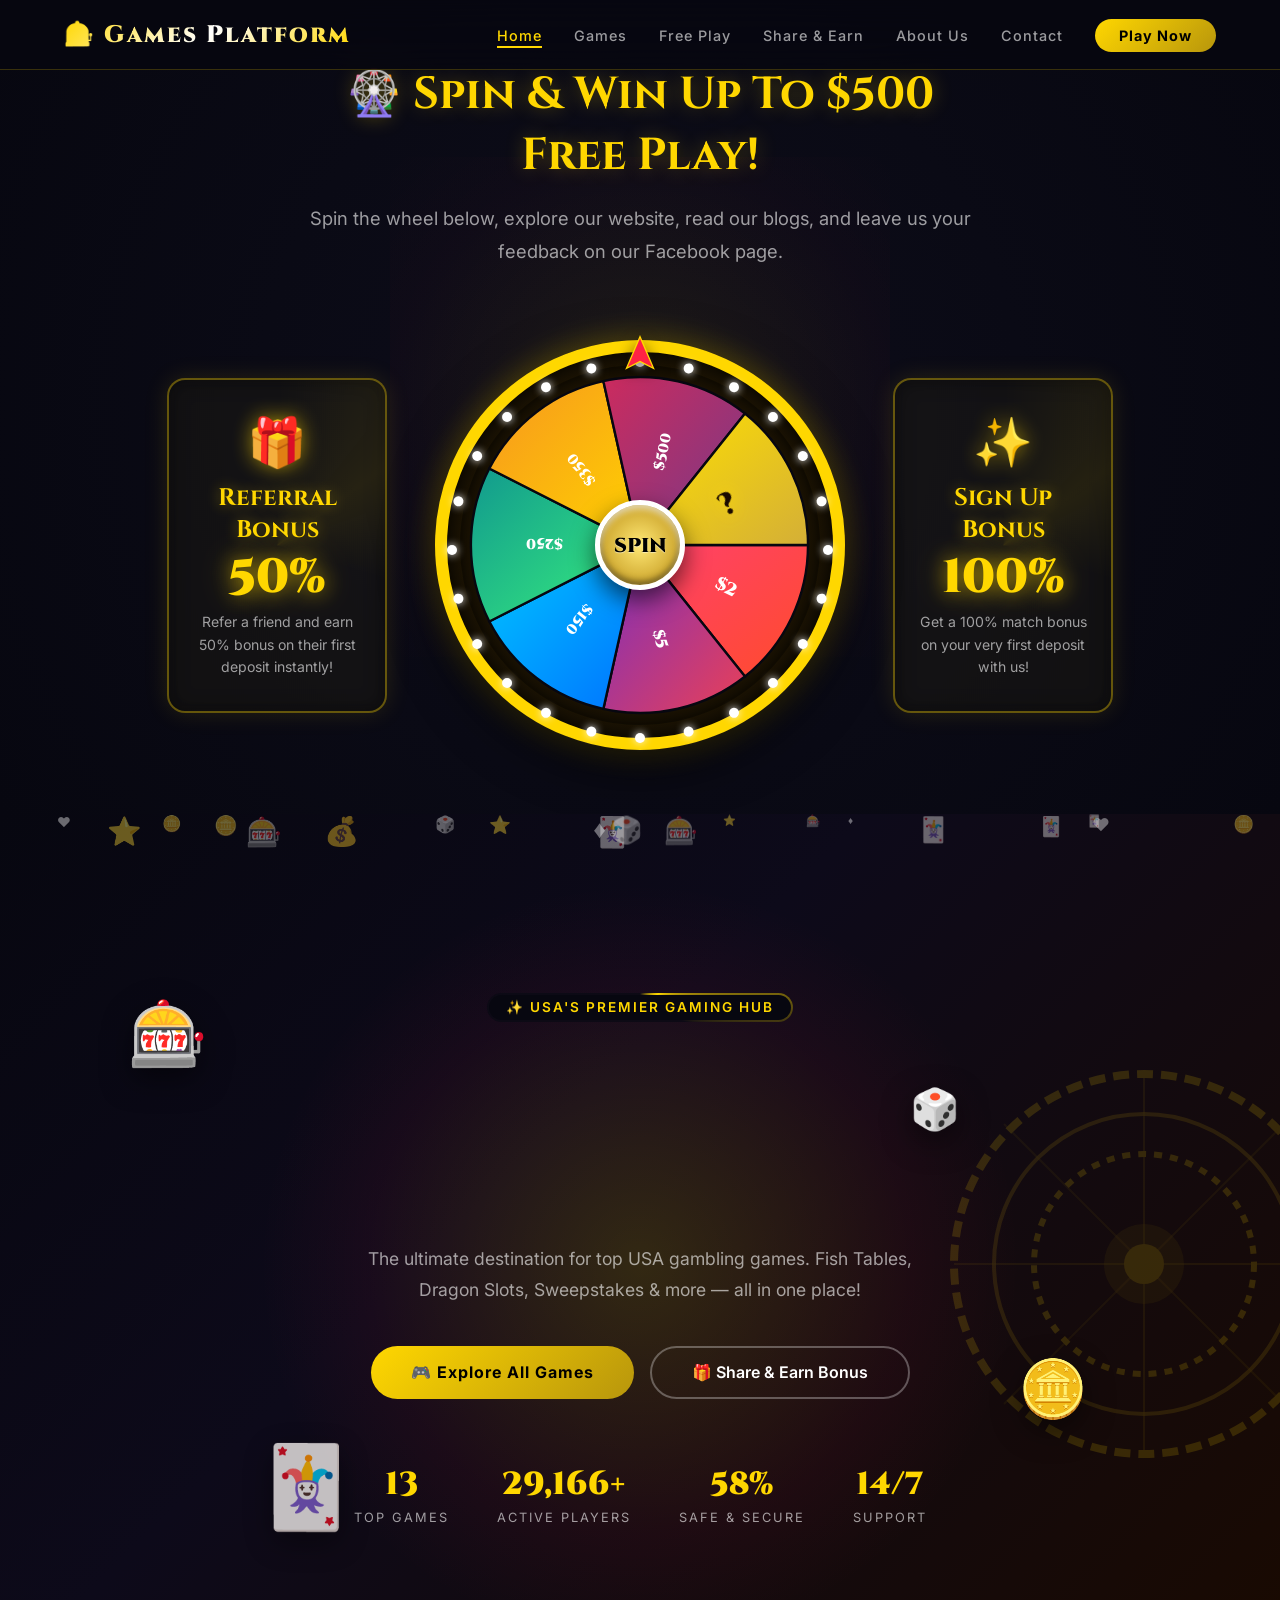
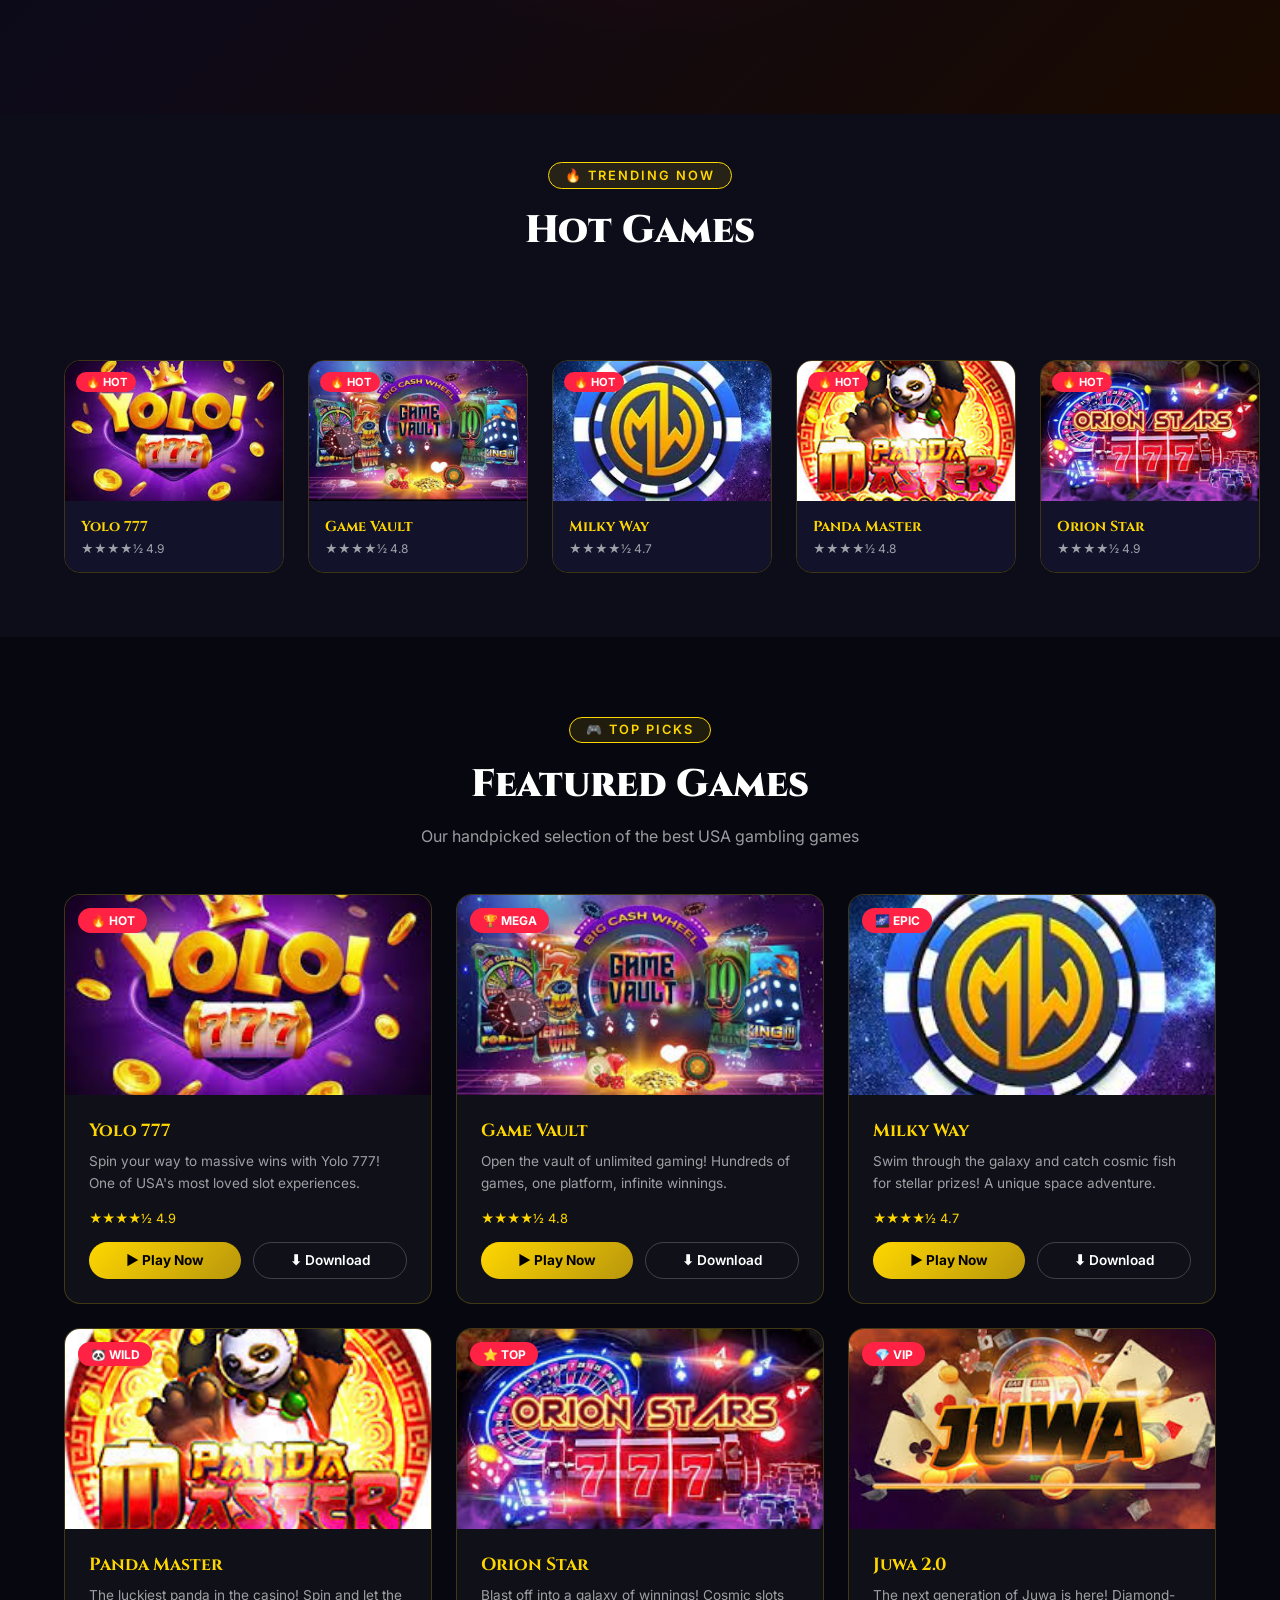
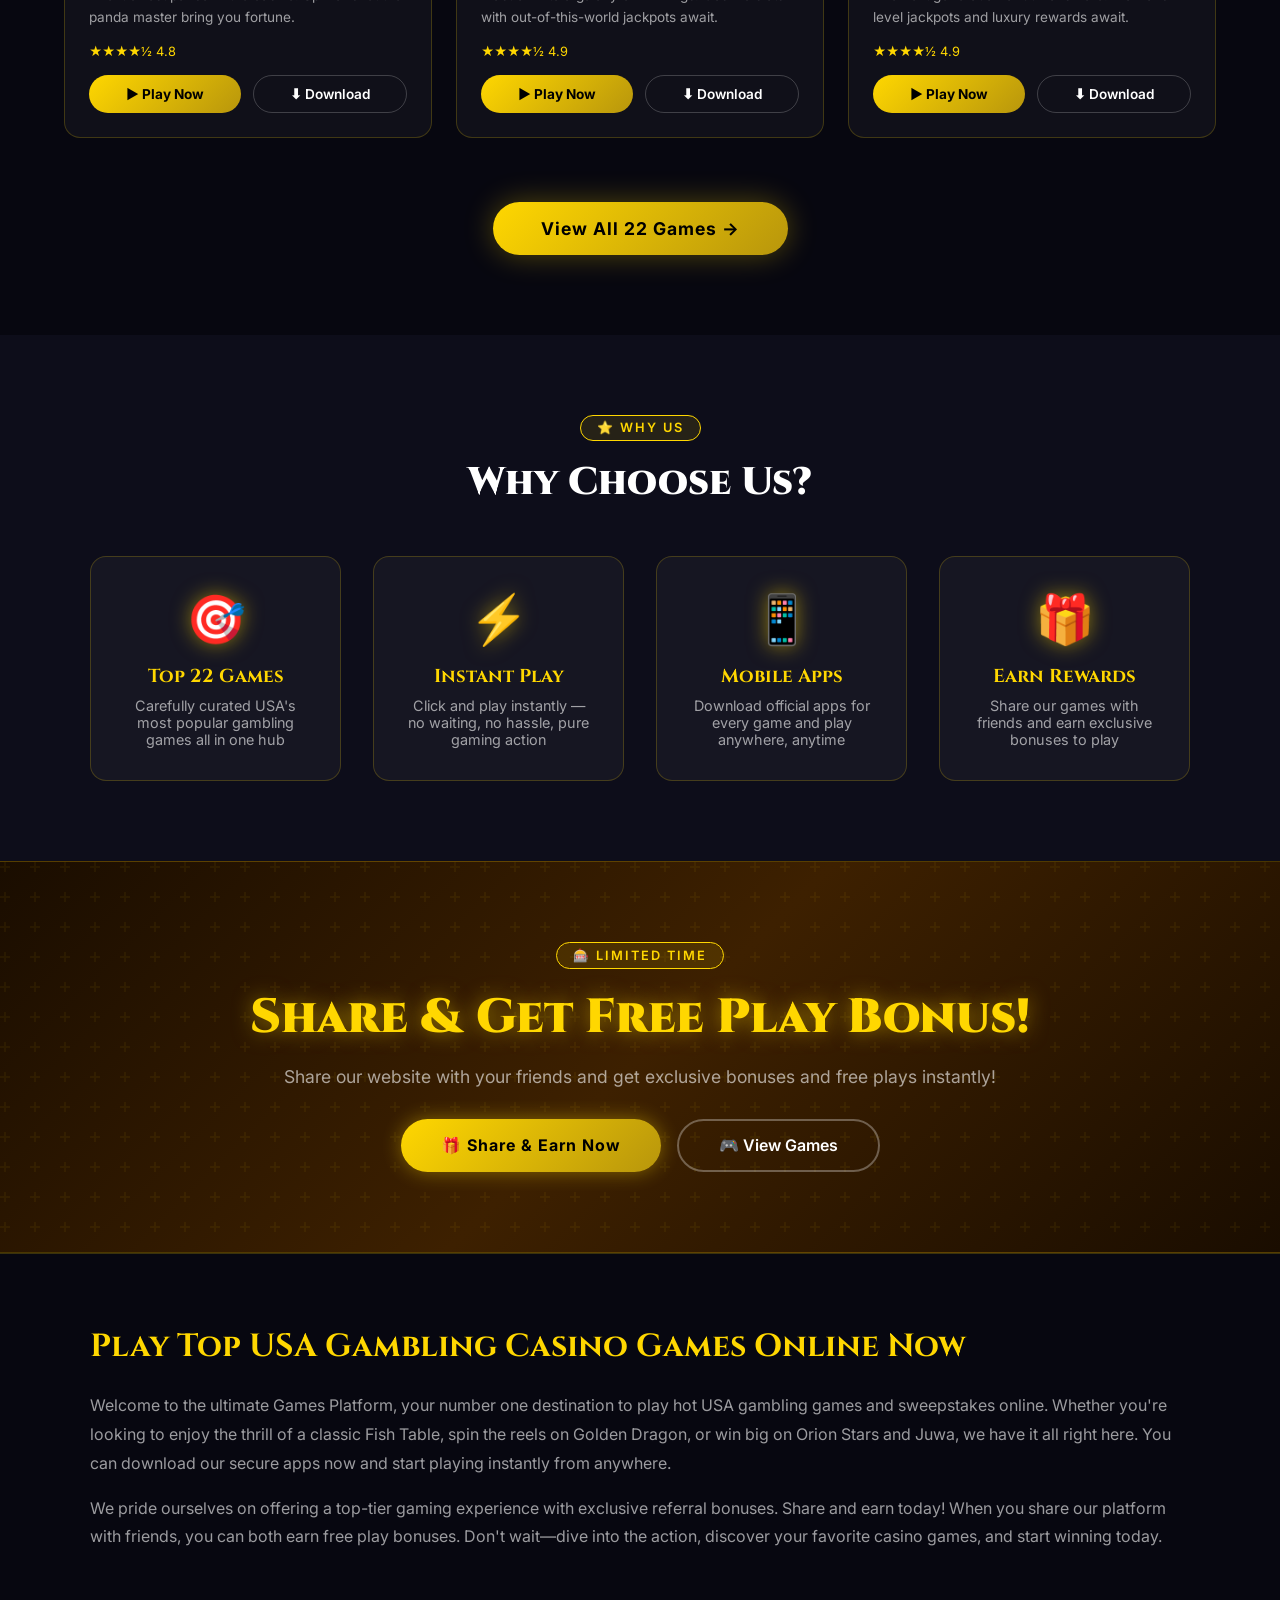
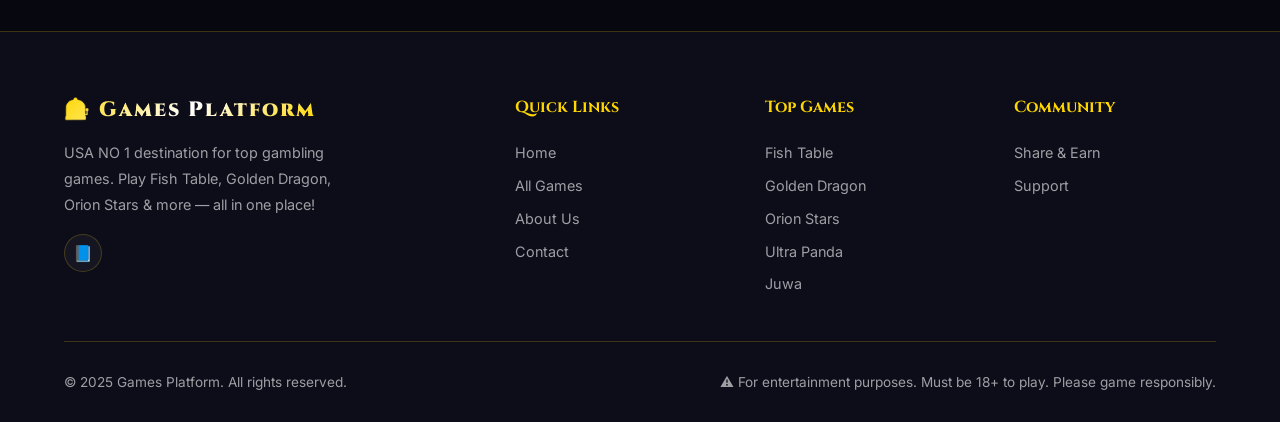
==== index.html @ 3f02f651 "Update index.html" ====
<!DOCTYPE html>
<html lang="en">

<head>
  <meta charset="UTF-8" />
  <meta name="viewport" content="width=device-width,initial-scale=1.0" />
  <title>Games Platform – USA's No.1 Online Casino Gaming Destination</title>
  <meta name="description"
    content="Play the best USA gambling casino games online. Discover Fish Tables, Golden Dragon, Orion Stars, Juwa & more top games. Download apps now, play and win big!" />
  <meta name="keywords"
    content="USA gambling games, Fish Table online, Golden Dragon casino, Orion Stars slots, Juwa download, sweepstakes games, online casino USA, real money games" />
  <meta name="author" content="Games Platform" />
  <meta name="robots" content="index, follow" />
  <link rel="canonical" href="https://gamesplat.com/" />
  <!-- Google Analytics Placeholder -->
  <script async src="https://www.googletagmanager.com/gtag/js?id=G-XXXXXXXXXX"></script>
  <script>
    window.dataLayer = window.dataLayer || [];
    function gtag(){dataLayer.push(arguments);}
    gtag('js', new Date());
    gtag('config', 'G-XXXXXXXXXX');
  </script>
  <!-- Organization Schema -->
  <script type="application/ld+json">
  {
    "@context": "https://schema.org",
    "@type": "Organization",
    "name": "Games Platform",
    "url": "https://gamesplat.com/",
    "logo": "https://gamesplat.com/images/hero_banner.png",
    "description": "USA's No.1 Online Casino Gaming Destination for Fish Tables, Golden Dragon, Orion Stars, and Juwa."
  }
  </script>
  <meta property="og:title" content="Games Platform – USA's No.1 Online Casino Gaming Destination" />
  <meta property="og:description"
    content="Play the best USA gambling casino games online. Discover Fish Tables, Golden Dragon, Orion Stars, Juwa & more top games. Download apps now, play and win big!" />
  <meta property="og:image" content="https://gamesplat.com/images/hero_banner.png" />
  <meta property="og:url" content="https://gamesplat.com/" />
  <meta property="og:type" content="website" />
  <meta name="twitter:card" content="summary_large_image" />
  <link rel="stylesheet" href="css/style.css" />
  <link rel="icon"
    href="data:image/svg+xml,<svg xmlns='http://www.w3.org/2000/svg' viewBox='0 0 100 100'><text y='.9em' font-size='90'>🎰</text></svg>" />
  <style>
    /* ── NEW HOMEPAGE ANIMATIONS ── */
    .hero {
      position: relative;
      overflow: hidden;
    }

    /* Glowing Background Pulse */
    .hero-glow {
      position: absolute;
      top: 50%;
      left: 50%;
      transform: translate(-50%, -50%);
      width: 60vw;
      height: 60vw;
      background: radial-gradient(circle, rgba(255, 215, 0, 0.15) 0%, rgba(255, 34, 68, 0.05) 50%, transparent 70%);
      border-radius: 50%;
      animation: pulse-glow-bg 8s infinite alternate;
      pointer-events: none;
      z-index: 1;
    }

    @keyframes pulse-glow-bg {
      0% {
        transform: translate(-50%, -50%) scale(1);
        opacity: 0.5;
      }

      100% {
        transform: translate(-50%, -50%) scale(1.2);
        opacity: 1;
      }
    }

    /* Floating Elements */
    .floating-item {
      position: absolute;
      z-index: 2;
      animation: float-3d 6s ease-in-out infinite;
      filter: drop-shadow(0 10px 15px rgba(0, 0, 0, 0.5));
      font-size: 3rem;
    }

    .f-1 {
      top: 20%;
      left: 10%;
      animation-delay: 0s;
      font-size: 4rem;
    }

    .f-2 {
      top: 60%;
      right: 15%;
      animation-delay: -2s;
      font-size: 3.5rem;
    }

    .f-3 {
      bottom: 20%;
      left: 20%;
      animation-delay: -4s;
      font-size: 5rem;
      opacity: 0.8;
    }

    .f-4 {
      top: 30%;
      right: 25%;
      animation-delay: -1s;
      font-size: 2.5rem;
    }

    @keyframes float-3d {
      0% {
        transform: translateY(0) rotate(0deg) scale(1);
      }

      50% {
        transform: translateY(-20px) rotate(10deg) scale(1.1);
      }

      100% {
        transform: translateY(0) rotate(0deg) scale(1);
      }
    }

    /* Typing Text Effect */
    .typewriter-text {
      overflow: hidden;
      border-right: .15em solid var(--gold);
      white-space: nowrap;
      margin: 0 auto;
      letter-spacing: .15em;
      animation:
        typing 3.5s steps(40, end),
        blink-caret .75s step-end infinite;
    }

    @keyframes typing {
      from {
        width: 0
      }

      to {
        width: 100%
      }
    }

    @keyframes blink-caret {

      from,
      to {
        border-color: transparent
      }

      50% {
        border-color: var(--gold);
      }
    }

    /* Animated Border for Hero Banner */
    .hero-badge-animated {
      position: relative;
      background: rgba(10, 10, 20, 0.8);
      border: none;
      z-index: 3;
      overflow: hidden;
    }

    .hero-badge-animated::before {
      content: '';
      position: absolute;
      top: -50%;
      left: -50%;
      width: 200%;
      height: 200%;
      background: conic-gradient(transparent, var(--gold), transparent 30%);
      animation: rotate-border 4s linear infinite;
      z-index: -1;
    }

    .hero-badge-animated::after {
      content: '';
      position: absolute;
      inset: 2px;
      background: var(--bg);
      border-radius: 50px;
      z-index: -1;
    }

    @keyframes rotate-border {
      100% {
        transform: rotate(360deg);
      }
    }

    /* Reveal Animation for Elements */
    .reveal-up {
      opacity: 0;
      transform: translateY(50px);
      animation: reveal-up-anim 1s cubic-bezier(0.2, 0.8, 0.2, 1) forwards;
    }

    .delay-1 {
      animation-delay: 0.2s;
    }

    .delay-2 {
      animation-delay: 0.4s;
    }

    .delay-3 {
      animation-delay: 0.6s;
    }

    @keyframes reveal-up-anim {
      to {
        opacity: 1;
        transform: translateY(0);
      }
    }

    /* Enhance card hover 3D effect */
    .stat-box {
      transition: transform 0.5s cubic-bezier(0.2, 0.8, 0.2, 1), box-shadow 0.5s ease;
    }

    .stat-box:hover {
      transform: translateY(-15px) scale(1.05);
      box-shadow: 0 20px 40px rgba(255, 215, 0, 0.2);
    }
  </style>

  <!-- ── SPIN WHEEL STYLES (copied from freeplay) ── -->
  <style>
    .wheel-section {
      padding: 4rem 5%;
      display: flex;
      flex-direction: column;
      align-items: center;
      text-align: center;
      background: radial-gradient(circle at center, var(--bg2) 0%, var(--bg) 100%);
      min-height: 80vh;
      position: relative;
      overflow: hidden;
    }

    .wheel-bg-glow {
      position: absolute;
      width: 500px;
      height: 500px;
      background: radial-gradient(circle, rgba(255, 215, 0, 0.08) 0%, rgba(255, 34, 68, 0.02) 70%, transparent 100%);
      top: 50%;
      left: 50%;
      transform: translate(-50%, -50%);
      pointer-events: none;
      z-index: 1;
    }

    .wheel-instructions {
      max-width: 700px;
      margin-bottom: 3.5rem;
      position: relative;
      z-index: 2;
    }

    .wheel-instructions h2 {
      font-family: 'Cinzel', serif;
      color: var(--gold);
      font-size: 2.8rem;
      margin-bottom: 1rem;
      text-shadow: 0 0 20px rgba(255, 215, 0, 0.3);
    }

    .wheel-instructions p {
      color: var(--text-dim);
      font-size: 1.15rem;
      line-height: 1.8;
      margin-bottom: 1rem;
    }

    .wheel-outer-ring {
      position: relative;
      width: 410px;
      height: 410px;
      border-radius: 50%;
      background: radial-gradient(circle, #3a2b0c 0%, #1a1203 70%, #000000 100%);
      border: 12px solid #FFD700;
      box-shadow: 0 15px 50px rgba(0, 0, 0, 0.8), 0 0 30px rgba(255, 215, 0, 0.4), inset 0 0 20px rgba(0, 0, 0, 0.9);
      display: flex;
      align-items: center;
      justify-content: center;
      z-index: 2;
    }

    .idx-light-bulb {
      position: absolute;
      width: 10px;
      height: 10px;
      border-radius: 50%;
      background: #fff;
      top: 5px;
      left: 50%;
      transform: translateX(-50%);
      transform-origin: 50% 193px;
      z-index: 4;
      box-shadow: 0 0 8px #fff;
    }

    .idx-light-bulb:nth-child(even) {
      animation: idx-blink-even 0.6s infinite alternate;
    }

    .idx-light-bulb:nth-child(odd) {
      animation: idx-blink-odd 0.6s infinite alternate;
    }

    @keyframes idx-blink-even {
      0% {
        background: #FFD700;
        box-shadow: 0 0 12px #FFD700, 0 0 20px #FFD700;
      }

      100% {
        background: #333;
        box-shadow: none;
      }
    }

    @keyframes idx-blink-odd {
      0% {
        background: #333;
        box-shadow: none;
      }

      100% {
        background: #FF3b30;
        box-shadow: 0 0 12px #FF3b30, 0 0 20px #FF3b30;
      }
    }

    .wheel-pointer {
      position: absolute;
      top: -22px;
      left: 50%;
      transform: translateX(-50%);
      width: 45px;
      height: 45px;
      z-index: 10;
      filter: drop-shadow(0 5px 8px rgba(0, 0, 0, 0.6));
    }

    .pointer-arrow {
      width: 100%;
      height: 100%;
      fill: #FF2244;
      stroke: #FFD700;
      stroke-width: 3;
    }

    .wheel-container {
      width: 360px;
      height: 360px;
      border-radius: 50%;
      position: relative;
      overflow: hidden;
      box-shadow: inset 0 0 20px rgba(0, 0, 0, 0.8);
      z-index: 3;
    }

    .wheel {
      width: 100%;
      height: 100%;
      border-radius: 50%;
      transition: transform cubic-bezier(0.05, 0.8, 0.1, 1);
      transform: rotate(0deg);
    }

    .spin-btn {
      position: absolute;
      top: 50%;
      left: 50%;
      transform: translate(-50%, -50%);
      width: 90px;
      height: 90px;
      background: radial-gradient(circle, #ffe875 0%, #d4af37 60%, #8a6d1c 100%);
      border: 5px solid #fff;
      border-radius: 50%;
      z-index: 5;
      cursor: pointer;
      font-family: 'Cinzel', serif;
      font-weight: 900;
      font-size: 1.25rem;
      color: #000;
      box-shadow: 0 10px 25px rgba(0, 0, 0, 0.6), inset 0 4px 6px rgba(255, 255, 255, 0.6), inset 0 -4px 6px rgba(0, 0, 0, 0.4);
      transition: 0.2s cubic-bezier(0.175, 0.885, 0.32, 1.275);
      text-shadow: 0 1px 1px rgba(255, 255, 255, 0.5);
    }

    .spin-btn:hover {
      transform: translate(-50%, -50%) scale(1.08);
      box-shadow: 0 12px 30px rgba(255, 215, 0, 0.6), inset 0 4px 6px rgba(255, 255, 255, 0.8);
    }

    .spin-btn:active {
      transform: translate(-50%, -50%) scale(0.95);
      box-shadow: 0 5px 15px rgba(0, 0, 0, 0.5);
    }

    .spin-btn:disabled {
      cursor: not-allowed;
      filter: grayscale(0.8);
      opacity: 0.8;
      transform: translate(-50%, -50%) scale(1);
    }

    /* Modal */
    .idx-modal-overlay {
      position: fixed;
      inset: 0;
      background: rgba(0, 0, 0, 0.85);
      backdrop-filter: blur(8px);
      z-index: 2000;
      display: none;
      align-items: center;
      justify-content: center;
      opacity: 0;
      transition: 0.35s ease;
    }

    .idx-modal-overlay.show {
      display: flex;
      animation: idx-fadeIn 0.3s forwards;
    }

    @keyframes idx-fadeIn {
      to {
        opacity: 1;
      }
    }

    .idx-modal-content {
      background: linear-gradient(135deg, var(--bg2) 0%, #151528 100%);
      border: 2px solid var(--gold);
      border-radius: var(--radius);
      padding: 1.5rem;
      max-width: 400px;
      width: 95%;
      max-height: 90vh;
      overflow-y: auto;
      text-align: center;
      box-shadow: 0 20px 50px rgba(0, 0, 0, 0.8), 0 0 35px rgba(255, 215, 0, 0.3);
      transform: scale(0.7);
      transition: transform 0.4s cubic-bezier(0.175, 0.885, 0.32, 1.275);
    }

    .idx-modal-overlay.show .idx-modal-content {
      transform: scale(1);
    }

    .idx-modal-content h3 {
      font-family: 'Cinzel', serif;
      color: var(--gold);
      font-size: 1.8rem;
      margin-bottom: 0.5rem;
      text-shadow: 0 0 10px rgba(255, 215, 0, 0.5);
    }

    .idx-modal-content p {
      color: var(--text-dim);
      font-size: 0.95rem;
      line-height: 1.5;
      margin-bottom: 1rem;
    }

    .idx-modal-close {
      background: transparent;
      color: var(--text-dim);
      border: 1px solid var(--border);
      padding: 0.6rem 2rem;
      border-radius: 50px;
      cursor: pointer;
      margin-top: 1rem;
      transition: 0.3s;
    }

    .idx-modal-close:hover {
      border-color: var(--gold);
      color: var(--gold);
    }

    @media (max-width: 480px) {
      .wheel-outer-ring {
        width: 330px;
        height: 330px;
        border-width: 8px;
      }

      .wheel-container {
        width: 290px;
        height: 290px;
      }

      .idx-light-bulb {
        transform-origin: 50% 153px;
      }

      .wheel-instructions h2 {
        font-size: 2.2rem;
      }
    }

    /* Wheel side layout */
    .wheel-stage {
      display: flex;
      align-items: center;
      justify-content: center;
      gap: 3rem;
      width: 100%;
      position: relative;
      z-index: 2;
    }

    .bonus-card {
      flex: 0 0 220px;
      background: rgba(255, 215, 0, 0.04);
      border: 2px solid rgba(255, 215, 0, 0.35);
      border-radius: 18px;
      padding: 2rem 1.5rem;
      text-align: center;
      box-shadow:
        0 0 25px rgba(255, 215, 0, 0.12),
        inset 0 0 20px rgba(0, 0, 0, 0.4);
      backdrop-filter: blur(6px);
      position: relative;
      overflow: hidden;
    }

    .bonus-card::before {
      content: '';
      position: absolute;
      top: -50%;
      left: -50%;
      width: 200%;
      height: 200%;
      background: conic-gradient(transparent, rgba(255, 215, 0, 0.08), transparent 30%);
      animation: rotate-border 6s linear infinite;
      z-index: 0;
    }

    .bonus-card>* {
      position: relative;
      z-index: 1;
    }

    .bonus-card .bonus-icon {
      font-size: 3rem;
      display: block;
      margin-bottom: 0.8rem;
      filter: drop-shadow(0 0 10px rgba(255, 215, 0, 0.6));
    }

    .bonus-card h2 {
      font-family: 'Cinzel', serif;
      color: var(--gold);
      font-size: 1.5rem;
      margin-bottom: 0.5rem;
      text-shadow: 0 0 15px rgba(255, 215, 0, 0.4);
      line-height: 1.3;
    }

    .bonus-card .bonus-pct {
      font-family: 'Cinzel', serif;
      font-size: 3rem;
      font-weight: 900;
      color: var(--gold);
      text-shadow: 0 0 20px rgba(255, 215, 0, 0.6), 0 0 40px rgba(255, 215, 0, 0.3);
      display: block;
      line-height: 1;
      margin-bottom: 0.6rem;
    }

    .bonus-card p {
      color: var(--text-dim);
      font-size: 0.88rem;
      line-height: 1.6;
    }

    @media (max-width: 900px) {
      .wheel-stage {
        flex-direction: column;
        gap: 2rem;
      }

      .bonus-card {
        flex: 0 0 auto;
        width: 90%;
        max-width: 340px;
      }
    }
  </style>
</head>

<body>

  <!-- ── NAVIGATION ── -->
  <nav id="navbar">
    <a href="index.html" class="nav-logo">🎰 Games Platform</a>
    <ul class="nav-links">
      <li><a href="index.html" class="active">Home</a></li>
      <li><a href="games.html">Games</a></li>
      <li><a href="freeplay.html"> Free Play</a></li>
      <li><a href="referral.html">Share & Earn</a></li>
      <li><a href="about.html">About Us</a></li>
      <li><a href="contact.html">Contact</a></li>
      <li><a href="games.html" class="nav-cta">Play Now</a></li>
    </ul>
    <button class="hamburger" id="hamburger" aria-label="Menu">
      <span></span><span></span><span></span>
    </button>
  </nav>
  <div class="mobile-menu" id="mobileMenu">
    <a href="index.html">🏠 Home</a>
    <a href="games.html">🎮 Games</a>
    <a href="freeplay.html">🎡 Free Play</a>
    <a href="referral.html">🎁 Share & Earn</a>
    <a href="about.html">ℹ️ About Us</a>
    <a href="contact.html">📞 Contact</a>
  </div>

  <!-- ── SPIN WHEEL (first thing users see) ── -->
  <section class="wheel-section" id="homeWheelSection">
    <div class="wheel-bg-glow"></div>

    <div class="wheel-instructions fade-in">
      <h2>🎡 Spin & Win Up To $500 Free Play!</h2>
      <p>Spin the wheel below, explore our website, read our blogs, and leave us your feedback on our Facebook page.</p>
    </div>

    <!-- Wheel + Side Bonus Cards -->
    <div class="wheel-stage">

      <!-- LEFT: Referral Bonus -->
      <div class="bonus-card fade-in">
        <span class="bonus-icon">🎁</span>
        <h2>Referral Bonus</h2>
        <span class="bonus-pct">50%</span>
        <p>Refer a friend and earn 50% bonus on their first deposit instantly!</p>
      </div>

      <!-- CENTER: Outer Ring Frame -->
      <div class="wheel-outer-ring fade-in" id="homeOuterRing">
        <!-- Pointer -->
        <div class="wheel-pointer">
          <svg class="pointer-arrow" viewBox="0 0 100 100">
            <polygon points="50,15 20,85 50,70 80,85" />
          </svg>
        </div>

        <!-- Bulbs generated by JS -->
        <div id="homeBulbsContainer"></div>

        <!-- Spinning Container -->
        <div class="wheel-container">
          <svg class="wheel" id="homeWheel" viewBox="0 0 300 300">
            <defs>
              <linearGradient id="hsg1" x1="0" y1="0" x2="1" y2="1">
                <stop offset="0%" stop-color="#FF416C" />
                <stop offset="100%" stop-color="#FF4B2B" />
              </linearGradient>
              <linearGradient id="hsg2" x1="0" y1="0" x2="1" y2="1">
                <stop offset="0%" stop-color="#7B2FBE" />
                <stop offset="100%" stop-color="#E94057" />
              </linearGradient>
              <linearGradient id="hsg3" x1="0" y1="0" x2="1" y2="1">
                <stop offset="0%" stop-color="#00C6FF" />
                <stop offset="100%" stop-color="#0072FF" />
              </linearGradient>
              <linearGradient id="hsg4" x1="0" y1="0" x2="1" y2="1">
                <stop offset="0%" stop-color="#11998e" />
                <stop offset="100%" stop-color="#38ef7d" />
              </linearGradient>
              <linearGradient id="hsg5" x1="0" y1="0" x2="1" y2="1">
                <stop offset="0%" stop-color="#f7971e" />
                <stop offset="100%" stop-color="#ffd200" />
              </linearGradient>
              <linearGradient id="hsg6" x1="0" y1="0" x2="1" y2="1">
                <stop offset="0%" stop-color="#cc2b5e" />
                <stop offset="100%" stop-color="#753a88" />
              </linearGradient>
              <linearGradient id="hsg-gold" x1="0" y1="0" x2="1" y2="1">
                <stop offset="0%" stop-color="#FFE000" />
                <stop offset="100%" stop-color="#d4af37" />
              </linearGradient>
            </defs>
            <g>
              <path d="M 150 150 L 290 150 A 140 140 0 0 1 237.50 259.60 Z" fill="url(#hsg1)" stroke="#070710"
                stroke-width="2" />
              <path d="M 150 150 L 237.50 259.60 A 140 140 0 0 1 119.50 286.55 Z" fill="url(#hsg2)" stroke="#070710"
                stroke-width="2" />
              <path d="M 150 150 L 119.50 286.55 A 140 140 0 0 1 24.42 213.73 Z" fill="url(#hsg3)" stroke="#070710"
                stroke-width="2" />
              <path d="M 150 150 L 24.42 213.73 A 140 140 0 0 1 24.42 86.27 Z" fill="url(#hsg4)" stroke="#070710"
                stroke-width="2" />
              <path d="M 150 150 L 24.42 86.27 A 140 140 0 0 1 119.50 13.45 Z" fill="url(#hsg5)" stroke="#070710"
                stroke-width="2" />
              <path d="M 150 150 L 119.50 13.45 A 140 140 0 0 1 237.50 40.40 Z" fill="url(#hsg6)" stroke="#070710"
                stroke-width="2" />
              <path d="M 150 150 L 237.50 40.40 A 140 140 0 0 1 290 150 Z" fill="url(#hsg-gold)" stroke="#070710"
                stroke-width="2" />
            </g>
            <g fill="#ffffff" font-family="'Cinzel', serif" font-weight="900" text-anchor="middle">
              <text x="230" y="155" font-size="15" transform="rotate(25.71, 150, 150)">$2</text>
              <text x="230" y="155" font-size="13" transform="rotate(77.14, 150, 150)">$5</text>
              <text x="230" y="155" font-size="12" transform="rotate(128.57, 150, 150)">$150</text>
              <text x="230" y="155" font-size="12" transform="rotate(180, 150, 150)">$250</text>
              <text x="230" y="155" font-size="12" transform="rotate(231.43, 150, 150)">$350</text>
              <text x="230" y="155" font-size="12" transform="rotate(282.86, 150, 150)">$500</text>
              <text x="230" y="159" font-size="26" fill="#1a0a00" filter="drop-shadow(0 0 6px rgba(255,220,0,0.9))"
                transform="rotate(334.29, 150, 150)">?</text>
            </g>
          </svg>
          <button class="spin-btn" id="homeSpinBtn">SPIN</button>
        </div>
      </div>

      <!-- RIGHT: Sign Up Bonus -->
      <div class="bonus-card fade-in">
        <span class="bonus-icon">✨</span>
        <h2>Sign Up Bonus</h2>
        <span class="bonus-pct">100%</span>
        <p>Get a 100% match bonus on your very first deposit with us!</p>
      </div>

    </div>
  </section>

  <!-- Winner Modal (Home) -->
  <div class="idx-modal-overlay" id="homeWinnerModal">
    <div class="idx-modal-content">
      <div style="font-size: 3rem; margin-bottom: 0.5rem; filter: drop-shadow(0 0 10px var(--gold));">🎁</div>
      <h3>Mystery Bonus Won!</h3>
      <p>Congratulations! You've landed on the Mystery Bonus.<br><br>To claim your free play up to $500, please explore
        our website, leave feedback on our Facebook page, and send us a message in English.</p>
      <div style="display:flex; flex-direction:column; gap:6px; margin-bottom:1rem; text-align:left;">
        <a href="https://www.facebook.com/profile.php?id=61584850914753" target="_blank" style="display:flex; align-items:center; background:rgba(255,255,255,0.05); padding:8px; border-radius:10px; text-decoration:none; color:var(--text-dim); border:1px solid rgba(255,215,0,0.2); transition:0.3s;" onmouseover="this.style.borderColor='var(--gold)'; this.style.color='var(--gold)';" onmouseout="this.style.borderColor='rgba(255,215,0,0.2)'; this.style.color='var(--text-dim)';">
          <img src="images/Shark cash vault.jpg" alt="Shark Cash Vault" style="width: 30px; height: 30px; border-radius: 50%; object-fit: cover; margin-right: 10px;">
          <strong style="font-size:0.9rem;">Shark Cash Vault</strong>
        </a>
        <a href="https://www.facebook.com/profile.php?id=61578648013585" target="_blank" style="display:flex; align-items:center; background:rgba(255,255,255,0.05); padding:8px; border-radius:10px; text-decoration:none; color:var(--text-dim); border:1px solid rgba(255,215,0,0.2); transition:0.3s;" onmouseover="this.style.borderColor='var(--gold)'; this.style.color='var(--gold)';" onmouseout="this.style.borderColor='rgba(255,215,0,0.2)'; this.style.color='var(--text-dim)';">
          <img src="images/ZyphoraPlay.jpg" alt="Zyphora Play" style="width: 30px; height: 30px; border-radius: 50%; object-fit: cover; margin-right: 10px;">
          <strong style="font-size:0.9rem;">Zyphora Play</strong>
        </a>
        <a href="https://www.facebook.com/profile.php?id=61577637233099" target="_blank" style="display:flex; align-items:center; background:rgba(255,255,255,0.05); padding:8px; border-radius:10px; text-decoration:none; color:var(--text-dim); border:1px solid rgba(255,215,0,0.2); transition:0.3s;" onmouseover="this.style.borderColor='var(--gold)'; this.style.color='var(--gold)';" onmouseout="this.style.borderColor='rgba(255,215,0,0.2)'; this.style.color='var(--text-dim)';">
          <img src="images/Triple 7’77 slots.jpg" alt="Triple 7’77 slots" style="width: 30px; height: 30px; border-radius: 50%; object-fit: cover; margin-right: 10px;">
          <strong style="font-size:0.9rem;">Triple 7’77 slots</strong>
        </a>
        <a href="https://www.facebook.com/profile.php?id=100082982277084" target="_blank" style="display:flex; align-items:center; background:rgba(255,255,255,0.05); padding:8px; border-radius:10px; text-decoration:none; color:var(--text-dim); border:1px solid rgba(255,215,0,0.2); transition:0.3s;" onmouseover="this.style.borderColor='var(--gold)'; this.style.color='var(--gold)';" onmouseout="this.style.borderColor='rgba(255,215,0,0.2)'; this.style.color='var(--text-dim)';">
          <img src="images/Dragon Fish & Slots.jpg" alt="Dragon Fish & Slots" style="width: 30px; height: 30px; border-radius: 50%; object-fit: cover; margin-right: 10px;">
          <strong style="font-size:0.9rem;">Dragon Fish & Slots</strong>
        </a>
      </div>
      <button class="idx-modal-close"
        onclick="document.getElementById('homeWinnerModal').classList.remove('show')">Close</button>
    </div>
  </div>

  <!-- ── HERO ── -->
  <section class="hero">
    <div class="hero-bg"></div>
    <div class="hero-glow"></div>
    <div class="hero-particles" id="particles"></div>

    <!-- Floating 3D Elements -->
    <div class="floating-item f-1">🎰</div>
    <div class="floating-item f-2">🪙</div>
    <div class="floating-item f-3">🃏</div>
    <div class="floating-item f-4">🎲</div>

    <!-- Roulette wheel SVG animation -->
    <div class="roulette-anim">
      <svg viewBox="0 0 200 200" fill="none" xmlns="http://www.w3.org/2000/svg">
        <circle cx="100" cy="100" r="95" stroke="#FFD700" stroke-width="4" stroke-dasharray="8 4" />
        <circle cx="100" cy="100" r="75" stroke="#B8960C" stroke-width="2" />
        <circle cx="100" cy="100" r="55" stroke="#FFD700" stroke-width="3" stroke-dasharray="4 4" />
        <circle cx="100" cy="100" r="20" fill="#FFD700" opacity="0.3" />
        <circle cx="100" cy="100" r="10" fill="#FFD700" />
        <line x1="100" y1="5" x2="100" y2="195" stroke="#FFD700" stroke-width="1" opacity="0.4" />
        <line x1="5" y1="100" x2="195" y2="100" stroke="#FFD700" stroke-width="1" opacity="0.4" />
        <line x1="30" y1="30" x2="170" y2="170" stroke="#FFD700" stroke-width="1" opacity="0.3" />
        <line x1="170" y1="30" x2="30" y2="170" stroke="#FFD700" stroke-width="1" opacity="0.3" />
      </svg>
    </div>

    <div class="hero-content">
      <div class="hero-badge hero-badge-animated reveal-up">✨ USA'S PREMIER GAMING HUB</div>
      <h1 class="reveal-up delay-1">Play. Win.<br /><span style="color:var(--gold);">Spin to Glory.</span></h1>
      <p class="reveal-up delay-2">The ultimate destination for top USA gambling games. Fish Tables, Dragon Slots,
        Sweepstakes & more — all in one place!</p>
      <div class="hero-btns reveal-up delay-3">
        <a href="games.html" class="btn-primary">🎮 Explore All Games</a>
        <a href="referral.html" class="btn-outline">🎁 Share & Earn Bonus</a>
      </div>

      <div class="hero-stats reveal-up delay-3">
        <div class="hero-stat">
          <span class="num" data-target="22" data-suffix="">22</span>
          <span class="lbl">Top Games</span>
        </div>
        <div class="hero-stat">
          <span class="num" data-target="50000" data-suffix="+">50,000+</span>
          <span class="lbl">Active Players</span>
        </div>
        <div class="hero-stat">
          <span class="num" data-target="100" data-suffix="%">100%</span>
          <span class="lbl">Safe & Secure</span>
        </div>
        <div class="hero-stat">
          <span class="num" data-target="24" data-suffix="/7">24/7</span>
          <span class="lbl">Support</span>
        </div>
      </div>
    </div>
  </section>

  <!-- ── HOT GAMES ── -->
  <section class="hot-section">
    <div class="section-header fade-in" style="padding:0 5% 1.5rem">
      <div class="section-badge" style="animation: pulse-glow 2s infinite;">🔥 Trending Now</div>
      <h2 class="section-title">Hot Games</h2>
    </div>
    <div class="hot-scroll-container">
      <div class="hot-strip" id="hotStrip"></div>
    </div>
  </section>

  <!-- ── FEATURED GAMES ── -->
  <section style="background:var(--bg)">
    <div class="section-header fade-in">
      <div class="section-badge">🎮 Top Picks</div>
      <h2 class="section-title">Featured Games</h2>
      <p class="section-sub">Our handpicked selection of the best USA gambling games</p>
    </div>
    <div class="games-grid" id="featuredGrid"></div>
    <div style="text-align:center;margin-top:4rem" class="fade-in">
      <a href="games.html" class="btn-primary"
        style="padding: 1rem 3rem; font-size: 1.1rem; box-shadow: 0 0 30px rgba(255,215,0,0.3);">View All 22 Games →</a>
    </div>
  </section>

  <!-- ── WHY CHOOSE US ── -->
  <section style="background:var(--bg2)">
    <div class="section-header fade-in">
      <div class="section-badge">⭐ Why Us</div>
      <h2 class="section-title">Why Choose Us?</h2>
    </div>
    <div
      style="display:grid;grid-template-columns:repeat(auto-fit,minmax(240px,1fr));gap:2rem;max-width:1100px;margin:0 auto">
      <div class="stat-box fade-in">
        <span
          style="font-size:3rem;display:block;margin-bottom:1rem;filter:drop-shadow(0 0 10px rgba(255,215,0,0.5));">🎯</span>
        <h3 style="font-family:Cinzel,serif;color:var(--gold);margin-bottom:.5rem">Top 22 Games</h3>
        <p style="color:var(--text-dim);font-size:.9rem">Carefully curated USA's most popular gambling games all in one
          hub</p>
      </div>
      <div class="stat-box fade-in" style="transition-delay: 0.1s;">
        <span
          style="font-size:3rem;display:block;margin-bottom:1rem;filter:drop-shadow(0 0 10px rgba(255,215,0,0.5));">⚡</span>
        <h3 style="font-family:Cinzel,serif;color:var(--gold);margin-bottom:.5rem">Instant Play</h3>
        <p style="color:var(--text-dim);font-size:.9rem">Click and play instantly — no waiting, no hassle, pure gaming
          action</p>
      </div>
      <div class="stat-box fade-in" style="transition-delay: 0.2s;">
        <span
          style="font-size:3rem;display:block;margin-bottom:1rem;filter:drop-shadow(0 0 10px rgba(255,215,0,0.5));">📱</span>
        <h3 style="font-family:Cinzel,serif;color:var(--gold);margin-bottom:.5rem">Mobile Apps</h3>
        <p style="color:var(--text-dim);font-size:.9rem">Download official apps for every game and play anywhere,
          anytime</p>
      </div>
      <div class="stat-box fade-in" style="transition-delay: 0.3s;">
        <span
          style="font-size:3rem;display:block;margin-bottom:1rem;filter:drop-shadow(0 0 10px rgba(255,215,0,0.5));">🎁</span>
        <h3 style="font-family:Cinzel,serif;color:var(--gold);margin-bottom:.5rem">Earn Rewards</h3>
        <p style="color:var(--text-dim);font-size:.9rem">Share our games with friends and earn exclusive bonuses to play
        </p>
      </div>
    </div>
  </section>

  <!-- ── CTA BANNER ── -->
  <section
    style="background:linear-gradient(135deg,#1a0d00,#3d2000,#1a0d00);text-align:center;border-top:1px solid var(--border);border-bottom:1px solid var(--border);position:relative;overflow:hidden;">
    <div
      style="position:absolute;inset:0;background:url('data:image/svg+xml,%3Csvg width=\'60\' height=\'60\' viewBox=\'0 0 60 60\' xmlns=\'http://www.w3.org/2000/svg\'%3E%3Cg fill=\'none\' fill-rule=\'evenodd\'%3E%3Cg fill=\'%23ffd700\' fill-opacity=\'0.05\'%3E%3Cpath d=\'M36 34v-4h-2v4h-4v2h4v4h2v-4h4v-2h-4zm0-30V0h-2v4h-4v2h4v4h2V6h4V4h-4zM6 34v-4H4v4H0v2h4v4h2v-4h4v-2H6zM6 4V0H4v4H0v2h4v4h2V6h4V4H6z\'/%3E%3C/g%3E%3C/g%3E%3C/svg%3E');">
    </div>
    <div class="fade-in" style="position:relative;z-index:2;">
      <div class="section-badge" style="animation: pulse-glow 2s infinite;">🎰 Limited Time</div>
      <h2 class="section-title" style="color:var(--gold);font-size:3rem;text-shadow:0 0 20px rgba(255,215,0,0.5);">Share
        & Get Free Play Bonus!</h2>
      <p style="color:var(--text-dim);margin-bottom:2rem;font-size:1.1rem;">Share our website with your friends and get
        exclusive bonuses and free plays instantly!</p>
      <div style="display:flex;gap:1rem;justify-content:center;flex-wrap:wrap">
        <a href="referral.html" class="btn-primary" style="box-shadow: 0 0 20px rgba(255,215,0,0.4);">🎁 Share & Earn
          Now</a>
        <a href="games.html" class="btn-outline">🎮 View Games</a>
      </div>
    </div>
  </section>

  <!-- ── SEO CONTENT ── -->
  <section style="background:var(--bg); padding: 4rem 5%; border-top: 1px solid var(--border);">
    <div style="max-width: 1100px; margin: 0 auto; color: var(--text-dim); line-height: 1.8;">
      <h2 style="font-family: 'Cinzel', serif; color: var(--gold); margin-bottom: 1rem; font-size: 2rem;">Play Top USA Gambling Casino Games Online Now</h2>
      <p style="margin-bottom: 1rem;">Welcome to the ultimate Games Platform, your number one destination to play hot USA gambling games and sweepstakes online. Whether you're looking to enjoy the thrill of a classic Fish Table, spin the reels on Golden Dragon, or win big on Orion Stars and Juwa, we have it all right here. You can download our secure apps now and start playing instantly from anywhere.</p>
      <p style="margin-bottom: 1rem;">We pride ourselves on offering a top-tier gaming experience with exclusive referral bonuses. Share and earn today! When you share our platform with friends, you can both earn free play bonuses. Don't wait—dive into the action, discover your favorite casino games, and start winning today.</p>
    </div>
  </section>

  <!-- ── FOOTER ── -->
  <footer>
    <div class="footer-grid">
      <div class="footer-brand">
        <a href="index.html" class="nav-logo">🎰 Games Platform</a>
        <p>USA NO 1 destination for top gambling games. Play Fish Table, Golden Dragon, Orion Stars & more — all in one
          place!</p>
        <div class="footer-socials">
          <a href="https://www.facebook.com/profile.php?id=100082982277084" class="footer-social" target="_blank">📘</a>
        </div>
      </div>
      <div class="footer-col">
        <h4>Quick Links</h4>
        <ul>
          <li><a href="index.html">Home</a></li>
          <li><a href="games.html">All Games</a></li>
          <li><a href="about.html">About Us</a></li>
          <li><a href="contact.html">Contact</a></li>
        </ul>
      </div>
      <div class="footer-col">
        <h4>Top Games</h4>
        <ul>
          <li><a href="games.html">Fish Table</a></li>
          <li><a href="games.html">Golden Dragon</a></li>
          <li><a href="games.html">Orion Stars</a></li>
          <li><a href="games.html">Ultra Panda</a></li>
          <li><a href="games.html">Juwa</a></li>
        </ul>
      </div>
      <div class="footer-col">
        <h4>Community</h4>
        <ul>
          <li><a href="referral.html">Share & Earn</a></li>
          <li><a href="contact.html">Support</a></li>
        </ul>
      </div>
    </div>
    <div class="footer-bottom">
      <p>© 2025 Games Platform. All rights reserved.</p>
      <p class="disclaimer">⚠️ For entertainment purposes. Must be 18+ to play. Please game responsibly.</p>
    </div>
  </footer>

  <script src="js/games.js"></script>
  <script src="js/main.js"></script>
  <script>
    // ── HOME PAGE SPIN WHEEL ──
    (function () {
      // Generate bulbs
      const bulbsContainer = document.getElementById('homeBulbsContainer');
      const totalBulbs = 24;
      const isMobile = window.innerWidth <= 480;
      const radius = isMobile ? 153 : 193;
      for (let i = 0; i < totalBulbs; i++) {
        const bulb = document.createElement('div');
        bulb.className = 'idx-light-bulb';
        const angle = (i * 360) / totalBulbs;
        bulb.style.transform = `translateX(-50%) rotate(${angle}deg)`;
        bulb.style.transformOrigin = `50% ${radius}px`;
        bulbsContainer.appendChild(bulb);
      }

      // Spin logic
      const wheel = document.getElementById('homeWheel');
      const spinBtn = document.getElementById('homeSpinBtn');
      const modal = document.getElementById('homeWinnerModal');
      let currentRotation = 0;

      // Check if user has spun in the last 24 hours
      const lastSpin = localStorage.getItem('lastSpinTime');
      if (lastSpin && (Date.now() - parseInt(lastSpin, 10) < 24 * 60 * 60 * 1000)) {
        const wheelSection = document.getElementById('homeWheelSection');
        if(wheelSection) wheelSection.style.display = 'none';
      }

      spinBtn.addEventListener('click', () => {
        spinBtn.disabled = true;
        localStorage.setItem('lastSpinTime', Date.now()); // Save current time

        const duration = Math.random() * 3 + 5;
        
        // 3 Possible outcomes: $2 (25.71), $5 (77.14), ? (334.29)
        const possibleAngles = [25.71, 77.14, 334.29];
        const sliceMidAngle = possibleAngles[Math.floor(Math.random() * possibleAngles.length)];

        const pointerAngle = 270;
        const wobble = (Math.random() - 0.5) * 16;
        const neededRotation = ((pointerAngle - sliceMidAngle + 360) % 360) + wobble;
        const extraSpins = Math.floor(Math.random() * 5) + 6;
        const remainder = currentRotation % 360;
        const offsetToZero = (360 - remainder) % 360;
        const finalRotation = currentRotation + offsetToZero + (extraSpins * 360) + neededRotation;

        wheel.style.transition = `transform ${duration}s cubic-bezier(0.05, 0.8, 0.1, 1)`;
        wheel.style.transform = `rotate(${finalRotation}deg)`;
        currentRotation = finalRotation;

        setTimeout(() => {
          let prizeText = "Mystery Bonus";
          let amountText = "up to $500";
          if (sliceMidAngle === 25.71) { prizeText = "$2 Free Play"; amountText = "$2"; }
          else if (sliceMidAngle === 77.14) { prizeText = "$5 Free Play"; amountText = "$5"; }
          
          const h3 = modal.querySelector('h3');
          const p = modal.querySelector('p');
          if(h3) h3.innerText = `${prizeText} Won!`;
          if(p) p.innerHTML = `Congratulations! You've landed on the ${prizeText}.<br><br>To claim your free play ${amountText}, please explore our website, leave feedback on our Facebook page, and send us a message in English.`;

          modal.classList.add('show');
          spinBtn.disabled = false;
        }, duration * 1000 + 400);
      });
    })();
  </script>
</body>

</html>
---- css/style.css ----
@import url('https://fonts.googleapis.com/css2?family=Cinzel:wght@400;600;700;900&family=Inter:wght@300;400;500;600;700&display=swap');

:root {
  --gold: #FFD700;
  --gold-dark: #B8960C;
  --red: #FF2244;
  --green: #00FF88;
  --bg: #070710;
  --bg2: #0d0d1a;
  --bg3: #12122a;
  --card: rgba(255,255,255,0.04);
  --border: rgba(255,215,0,0.2);
  --text: #ffffff;
  --text-dim: rgba(255,255,255,0.6);
  --nav-h: 70px;
  --radius: 16px;
  --shadow-gold: 0 0 30px rgba(255,215,0,0.3);
}

*,*::before,*::after{box-sizing:border-box;margin:0;padding:0;}
html{scroll-behavior:smooth;}
body{font-family:'Inter',sans-serif;background:var(--bg);color:var(--text);overflow-x:hidden;min-height:100vh;}

/* ── SCROLLBAR ── */
::-webkit-scrollbar{width:6px;}
::-webkit-scrollbar-track{background:var(--bg);}
::-webkit-scrollbar-thumb{background:var(--gold-dark);border-radius:3px;}

/* ── NAV ── */
nav{position:fixed;top:0;left:0;width:100%;height:var(--nav-h);z-index:1000;display:flex;align-items:center;justify-content:space-between;padding:0 5%;background:rgba(7,7,16,0.9);backdrop-filter:blur(20px);border-bottom:1px solid var(--border);transition:.3s;}
.nav-logo{font-family:'Cinzel',serif;font-size:1.5rem;font-weight:900;background:linear-gradient(135deg,var(--gold),#fff,var(--gold));-webkit-background-clip:text;-webkit-text-fill-color:transparent;background-clip:text;text-decoration:none;letter-spacing:2px;}
.nav-links{display:flex;align-items:center;gap:2rem;list-style:none;}
.nav-links a{color:var(--text-dim);text-decoration:none;font-size:.9rem;font-weight:500;transition:.3s;letter-spacing:1px;position:relative;}
.nav-links a::after{content:'';position:absolute;bottom:-4px;left:0;width:0;height:2px;background:var(--gold);transition:.3s;}
.nav-links a:hover,.nav-links a.active{color:var(--gold);}
.nav-links a:hover::after,.nav-links a.active::after{width:100%;}
.nav-cta{background:linear-gradient(135deg,var(--gold),var(--gold-dark));color:#000!important;padding:.5rem 1.5rem;border-radius:50px;font-weight:700!important;transition:.3s!important;}
.nav-cta:hover{transform:scale(1.05);box-shadow:var(--shadow-gold);}
.hamburger{display:none;flex-direction:column;gap:5px;cursor:pointer;background:none;border:none;padding:5px;}
.hamburger span{display:block;width:25px;height:2px;background:var(--gold);transition:.3s;border-radius:2px;}
.mobile-menu{display:none;position:fixed;top:var(--nav-h);left:0;width:100%;background:rgba(7,7,16,0.98);backdrop-filter:blur(20px);padding:2rem;flex-direction:column;gap:1.5rem;border-bottom:1px solid var(--border);z-index:999;}
.mobile-menu a{color:var(--text);text-decoration:none;font-size:1.1rem;font-weight:500;padding:.5rem 0;border-bottom:1px solid var(--border);}
.mobile-menu.open{display:flex;}

/* ── HERO ── */
.hero{position:relative;min-height:100vh;display:flex;align-items:center;justify-content:center;text-align:center;overflow:hidden;padding-top:var(--nav-h);}
.hero-bg{position:absolute;inset:0;background:linear-gradient(135deg,#070710 0%,#0d0a1a 40%,#1a0a00 100%);}
.hero-bg::before{content:'';position:absolute;inset:0;background:url('images/hero_banner.png') center/cover no-repeat;opacity:.25;}
.hero-particles{position:absolute;inset:0;pointer-events:none;}
.particle{position:absolute;pointer-events:none;animation:float-particle linear infinite;}
@keyframes float-particle{0%{transform:translateY(100vh) rotate(0deg);opacity:0;}10%{opacity:1;}90%{opacity:1;}100%{transform:translateY(-100px) rotate(720deg);opacity:0;}}
.hero-content{position:relative;z-index:2;max-width:900px;padding:2rem;}
.hero-badge{display:inline-block;background:rgba(255,215,0,.1);border:1px solid var(--gold);color:var(--gold);padding:.4rem 1.2rem;border-radius:50px;font-size:.85rem;font-weight:600;letter-spacing:2px;margin-bottom:1.5rem;animation:pulse-glow 2s infinite;}
@keyframes pulse-glow{0%,100%{box-shadow:0 0 10px rgba(255,215,0,.3);}50%{box-shadow:0 0 30px rgba(255,215,0,.7);}}
.hero h1{font-family:'Cinzel',serif;font-size:clamp(2.5rem,6vw,5rem);font-weight:900;line-height:1.1;margin-bottom:1.5rem;background:linear-gradient(135deg,#fff 0%,var(--gold) 50%,#fff 100%);-webkit-background-clip:text;-webkit-text-fill-color:transparent;background-clip:text;background-size:200%;animation:shimmer 3s linear infinite;}
@keyframes shimmer{0%{background-position:200% center;}100%{background-position:-200% center;}}
.hero p{font-size:1.1rem;color:var(--text-dim);max-width:600px;margin:0 auto 2.5rem;line-height:1.8;}
.hero-btns{display:flex;gap:1rem;justify-content:center;flex-wrap:wrap;}
.btn-primary{display:inline-flex;align-items:center;gap:.5rem;background:linear-gradient(135deg,var(--gold),var(--gold-dark));color:#000;padding:.9rem 2.5rem;border-radius:50px;font-weight:700;text-decoration:none;font-size:1rem;transition:.3s;border:none;cursor:pointer;letter-spacing:1px;}
.btn-primary:hover{transform:translateY(-3px) scale(1.03);box-shadow:0 10px 40px rgba(255,215,0,.5);}
.btn-outline{display:inline-flex;align-items:center;gap:.5rem;background:transparent;color:var(--text);padding:.9rem 2.5rem;border-radius:50px;font-weight:600;text-decoration:none;font-size:1rem;transition:.3s;border:2px solid rgba(255,255,255,.3);cursor:pointer;}
.btn-outline:hover{border-color:var(--gold);color:var(--gold);transform:translateY(-3px);}
.hero-stats{display:flex;gap:3rem;justify-content:center;margin-top:4rem;flex-wrap:wrap;}
.hero-stat{text-align:center;}
.hero-stat .num{font-family:'Cinzel',serif;font-size:2rem;font-weight:900;color:var(--gold);display:block;}
.hero-stat .lbl{font-size:.8rem;color:var(--text-dim);letter-spacing:2px;text-transform:uppercase;}

/* ── ROULETTE WHEEL ANIMATION ── */
.roulette-anim{position:absolute;right:-5%;top:50%;transform:translateY(-50%);width:400px;height:400px;opacity:.15;animation:spin-slow 20s linear infinite;}
@keyframes spin-slow{from{transform:translateY(-50%) rotate(0deg);}to{transform:translateY(-50%) rotate(360deg);}}
.roulette-anim svg{width:100%;height:100%;}

/* ── SECTION COMMONS ── */
section{padding:5rem 5%;}
.section-header{text-align:center;margin-bottom:3rem;}
.section-badge{display:inline-block;background:rgba(255,215,0,.1);border:1px solid var(--gold);color:var(--gold);padding:.3rem 1rem;border-radius:50px;font-size:.8rem;font-weight:600;letter-spacing:2px;margin-bottom:1rem;text-transform:uppercase;}
.section-title{font-family:'Cinzel',serif;font-size:clamp(1.8rem,3vw,2.8rem);font-weight:900;margin-bottom:1rem;}
.section-sub{color:var(--text-dim);font-size:1rem;max-width:500px;margin:0 auto;}

/* ── HOT GAMES STRIP ── */
.hot-section{background:var(--bg2);padding:3rem 0;}
.hot-scroll-container{overflow-x:auto;padding:0 5%;scrollbar-width:none;}
.hot-scroll-container::-webkit-scrollbar{display:none;}
.hot-strip{display:flex;gap:1.5rem;width:max-content;padding:1rem 0;}
.hot-card{width:220px;border-radius:var(--radius);overflow:hidden;position:relative;cursor:pointer;transition:.3s;border:1px solid var(--border);flex-shrink:0;}
.hot-card:hover{transform:translateY(-8px) scale(1.03);border-color:var(--gold);box-shadow:var(--shadow-gold);}
.hot-card-img{width:100%;height:140px;object-fit:cover;display:block;}
.hot-card-img-placeholder{width:100%;height:140px;display:flex;align-items:center;justify-content:center;font-size:3rem;}
.hot-card-info{padding:1rem;background:var(--bg3);}
.hot-card-info h4{font-family:'Cinzel',serif;font-size:.9rem;margin-bottom:.3rem;color:var(--gold);}
.hot-card-info p{font-size:.75rem;color:var(--text-dim);}
.hot-badge{position:absolute;top:.7rem;left:.7rem;background:var(--red);color:#fff;padding:.2rem .6rem;border-radius:50px;font-size:.7rem;font-weight:700;animation:pulse-badge 1.5s infinite;}
@keyframes pulse-badge{0%,100%{transform:scale(1);}50%{transform:scale(1.1);}}

/* ── GAME CARDS GRID ── */
.games-grid{display:grid;grid-template-columns:repeat(auto-fill,minmax(280px,1fr));gap:1.5rem;}
.game-card{background:var(--card);border:1px solid var(--border);border-radius:var(--radius);overflow:hidden;transition:.4s;position:relative;display:flex;flex-direction:column;}
.game-card:hover{transform:translateY(-10px);border-color:var(--gold);box-shadow:var(--shadow-gold);}
.game-card-img-wrap{position:relative;height:200px;overflow:hidden;}
.game-card-img{width:100%;height:100%;object-fit:cover;transition:.4s;}
.game-card:hover .game-card-img{transform:scale(1.08);}
.game-card-placeholder{width:100%;height:100%;display:flex;align-items:center;justify-content:center;font-size:4rem;transition:.4s;}
.game-card:hover .game-card-placeholder{transform:scale(1.1);}
.game-card-badge{position:absolute;top:.8rem;left:.8rem;padding:.3rem .8rem;border-radius:50px;font-size:.75rem;font-weight:700;background:var(--red);color:#fff;backdrop-filter:blur(10px);}
.game-card-body{padding:1.5rem;flex:1;display:flex;flex-direction:column;}
.game-card-body h3{font-family:'Cinzel',serif;font-size:1.1rem;font-weight:700;margin-bottom:.5rem;color:var(--gold);}
.game-card-body p{font-size:.85rem;color:var(--text-dim);line-height:1.6;flex:1;margin-bottom:1rem;}
.game-card-rating{display:flex;align-items:center;gap:.3rem;font-size:.8rem;color:var(--gold);margin-bottom:1rem;}
.game-card-btns{display:flex;gap:.8rem;}
.btn-play{flex:1;display:inline-flex;align-items:center;justify-content:center;gap:.4rem;background:linear-gradient(135deg,var(--gold),var(--gold-dark));color:#000;padding:.6rem 1rem;border-radius:50px;font-weight:700;text-decoration:none;font-size:.85rem;transition:.3s;border:none;cursor:pointer;}
.btn-play:hover{transform:scale(1.05);box-shadow:0 5px 20px rgba(255,215,0,.4);}
.btn-download{flex:1;display:inline-flex;align-items:center;justify-content:center;gap:.4rem;background:transparent;color:var(--text);padding:.6rem 1rem;border-radius:50px;font-weight:600;text-decoration:none;font-size:.85rem;transition:.3s;border:1px solid rgba(255,255,255,.2);}
.btn-download:hover{border-color:var(--green);color:var(--green);}

/* ── FILTER TABS ── */
.filter-tabs{display:flex;gap:.8rem;justify-content:center;flex-wrap:wrap;margin-bottom:2.5rem;}
.filter-tab{background:transparent;border:1px solid var(--border);color:var(--text-dim);padding:.5rem 1.5rem;border-radius:50px;font-size:.85rem;font-weight:500;cursor:pointer;transition:.3s;}
.filter-tab.active,.filter-tab:hover{background:var(--gold);color:#000;border-color:var(--gold);font-weight:700;}

/* ── ABOUT PAGE ── */
.about-grid{display:grid;grid-template-columns:1fr 1fr;gap:4rem;align-items:center;max-width:1100px;margin:0 auto;}
.about-text h2{font-family:'Cinzel',serif;font-size:2.5rem;font-weight:900;margin-bottom:1.5rem;color:var(--gold);}
.about-text p{color:var(--text-dim);line-height:1.9;margin-bottom:1rem;font-size:1rem;}
.about-visual{position:relative;display:flex;align-items:center;justify-content:center;}
.about-wheel{width:300px;height:300px;animation:spin-slow 15s linear infinite;}
.stats-row{display:grid;grid-template-columns:repeat(3,1fr);gap:1.5rem;margin-top:3rem;}
.stat-box{background:var(--card);border:1px solid var(--border);border-radius:var(--radius);padding:2rem;text-align:center;transition:.3s;}
.stat-box:hover{border-color:var(--gold);box-shadow:var(--shadow-gold);}
.stat-box .big{font-family:'Cinzel',serif;font-size:2.5rem;font-weight:900;color:var(--gold);display:block;}
.stat-box .lbl{font-size:.8rem;color:var(--text-dim);letter-spacing:1px;}

/* ── CONTACT PAGE ── */
.contact-grid{display:grid;grid-template-columns:1fr 1fr;gap:4rem;max-width:1000px;margin:0 auto;align-items:start;}
.contact-info h2{font-family:'Cinzel',serif;font-size:2rem;color:var(--gold);margin-bottom:1rem;}
.contact-info p{color:var(--text-dim);line-height:1.8;margin-bottom:2rem;}
.contact-links{display:flex;flex-direction:column;gap:1rem;}
.contact-link{display:flex;align-items:center;gap:1rem;padding:1rem 1.5rem;background:var(--card);border:1px solid var(--border);border-radius:var(--radius);text-decoration:none;color:var(--text);transition:.3s;}
.contact-link:hover{border-color:var(--gold);color:var(--gold);transform:translateX(5px);}
.contact-link .icon{font-size:1.5rem;width:40px;text-align:center;}
.contact-link .info strong{display:block;font-weight:600;margin-bottom:.2rem;}
.contact-link .info span{font-size:.85rem;color:var(--text-dim);}
.contact-social{background:var(--bg2);border:1px solid var(--border);border-radius:var(--radius);padding:2rem;}
.contact-social h3{font-family:'Cinzel',serif;font-size:1.3rem;color:var(--gold);margin-bottom:1.5rem;}
.social-links-grid{display:grid;grid-template-columns:1fr 1fr;gap:1rem;}
.social-link{display:flex;align-items:center;gap:.8rem;padding:.8rem 1rem;background:var(--card);border:1px solid var(--border);border-radius:12px;text-decoration:none;color:var(--text);transition:.3s;font-size:.9rem;}
.social-link:hover{border-color:var(--gold);color:var(--gold);transform:scale(1.03);}

/* ── FACEBOOK PAGES ── */
.fb-grid{display:grid;grid-template-columns:repeat(auto-fill,minmax(300px,1fr));gap:1.5rem;}
.fb-card{background:var(--card);border:1px solid var(--border);border-radius:var(--radius);padding:2rem;transition:.3s;display:flex;flex-direction:column;gap:1rem;}
.fb-card:hover{border-color:#1877f2;box-shadow:0 0 30px rgba(24,119,242,.3);transform:translateY(-5px);}
.fb-card-top{display:flex;align-items:center;gap:1rem;}
.fb-avatar{width:60px;height:60px;border-radius:50%;background:linear-gradient(135deg,#1877f2,#42a5f5);display:flex;align-items:center;justify-content:center;font-size:1.8rem;flex-shrink:0;}
.fb-card-top h3{font-family:'Cinzel',serif;font-size:1rem;color:var(--gold);margin-bottom:.3rem;}
.fb-likes{font-size:.8rem;color:var(--text-dim);}
.fb-card p{color:var(--text-dim);font-size:.9rem;line-height:1.7;flex:1;}
.btn-fb{display:inline-flex;align-items:center;justify-content:center;gap:.5rem;background:#1877f2;color:#fff;padding:.7rem 1.5rem;border-radius:50px;font-weight:700;text-decoration:none;font-size:.9rem;transition:.3s;}
.btn-fb:hover{background:#145dbf;transform:scale(1.05);}

/* ── REFERRAL PAGE ── */
.referral-hero{text-align:center;padding:6rem 5% 3rem;background:linear-gradient(180deg,var(--bg2) 0%,var(--bg) 100%);}
.referral-hero h1{font-family:'Cinzel',serif;font-size:clamp(2rem,5vw,3.5rem);font-weight:900;background:linear-gradient(135deg,var(--gold),#fff,var(--green));-webkit-background-clip:text;-webkit-text-fill-color:transparent;background-clip:text;margin-bottom:1rem;}
.referral-steps{display:grid;grid-template-columns:repeat(auto-fit,minmax(220px,1fr));gap:1.5rem;max-width:900px;margin:3rem auto;}
.step-card{background:var(--card);border:1px solid var(--border);border-radius:var(--radius);padding:2rem;text-align:center;transition:.3s;}
.step-card:hover{border-color:var(--gold);box-shadow:var(--shadow-gold);}
.step-num{width:50px;height:50px;border-radius:50%;background:linear-gradient(135deg,var(--gold),var(--gold-dark));color:#000;font-weight:900;font-size:1.2rem;display:flex;align-items:center;justify-content:center;margin:0 auto 1rem;}
.step-card h3{font-family:'Cinzel',serif;color:var(--gold);margin-bottom:.5rem;}
.step-card p{color:var(--text-dim);font-size:.9rem;}
.share-btns{display:flex;gap:1rem;justify-content:center;flex-wrap:wrap;margin:3rem 0;}
.share-btn{display:inline-flex;align-items:center;gap:.7rem;padding:.9rem 2rem;border-radius:50px;font-weight:700;text-decoration:none;font-size:1rem;transition:.3s;border:none;cursor:pointer;color:#fff;}
.share-fb{background:#1877f2;}
.share-wa{background:#25d366;}
.share-tw{background:#1da1f2;}
.share-copy{background:linear-gradient(135deg,var(--gold),var(--gold-dark));color:#000;}
.share-btn:hover{transform:translateY(-3px) scale(1.05);filter:brightness(1.2);}
.rewards-grid{display:grid;grid-template-columns:repeat(auto-fit,minmax(200px,1fr));gap:1.5rem;max-width:900px;margin:0 auto 3rem;}
.reward-card{background:var(--card);border:1px solid var(--border);border-radius:var(--radius);padding:1.5rem;text-align:center;transition:.3s;}
.reward-card:hover{border-color:var(--green);box-shadow:0 0 25px rgba(0,255,136,.2);}
.reward-icon{font-size:2.5rem;margin-bottom:.8rem;display:block;}
.reward-card h4{color:var(--gold);font-family:'Cinzel',serif;margin-bottom:.5rem;}
.reward-card p{color:var(--text-dim);font-size:.85rem;}

/* ── PAGE HEADER ── */
.page-header{padding:8rem 5% 4rem;text-align:center;background:linear-gradient(180deg,var(--bg2) 0%,var(--bg) 100%);border-bottom:1px solid var(--border);}
.page-header h1{font-family:'Cinzel',serif;font-size:clamp(2rem,4vw,3rem);font-weight:900;color:var(--gold);margin-bottom:1rem;}
.page-header p{color:var(--text-dim);font-size:1rem;max-width:500px;margin:0 auto;}
.breadcrumb{display:flex;align-items:center;gap:.5rem;justify-content:center;font-size:.8rem;color:var(--text-dim);margin-bottom:1rem;}
.breadcrumb a{color:var(--gold);text-decoration:none;}

/* ── FOOTER ── */
footer{background:var(--bg2);border-top:1px solid var(--border);padding:4rem 5% 2rem;}
.footer-grid{display:grid;grid-template-columns:2fr 1fr 1fr 1fr;gap:3rem;margin-bottom:3rem;}
.footer-brand .nav-logo{font-size:1.3rem;display:inline-block;margin-bottom:1rem;}
.footer-brand p{color:var(--text-dim);font-size:.9rem;line-height:1.8;max-width:280px;}
.footer-col h4{font-family:'Cinzel',serif;color:var(--gold);margin-bottom:1.5rem;font-size:1rem;}
.footer-col ul{list-style:none;display:flex;flex-direction:column;gap:.8rem;}
.footer-col ul a{color:var(--text-dim);text-decoration:none;font-size:.9rem;transition:.3s;}
.footer-col ul a:hover{color:var(--gold);}
.footer-socials{display:flex;gap:.8rem;margin-top:1rem;}
.footer-social{width:38px;height:38px;border-radius:50%;background:var(--card);border:1px solid var(--border);display:flex;align-items:center;justify-content:center;text-decoration:none;font-size:1rem;transition:.3s;}
.footer-social:hover{border-color:var(--gold);background:rgba(255,215,0,.1);transform:translateY(-3px);}
.footer-bottom{border-top:1px solid var(--border);padding-top:2rem;display:flex;align-items:center;justify-content:space-between;flex-wrap:wrap;gap:1rem;}
.footer-bottom p{color:var(--text-dim);font-size:.85rem;}
.disclaimer{color:rgba(255,255,255,.3);font-size:.75rem;max-width:700px;}

/* ── ANIMATE ON SCROLL ── */
.fade-in{opacity:0;transform:translateY(30px);transition:.8s ease;}
.fade-in.visible{opacity:1;transform:translateY(0);}

/* ── RESPONSIVE ── */
@media(max-width:1024px){.footer-grid{grid-template-columns:1fr 1fr;}.about-grid,.contact-grid{grid-template-columns:1fr;}}
@media(max-width:768px){.nav-links{display:none;}.hamburger{display:flex;}.hero h1{font-size:2.5rem;}.hero-stats{gap:1.5rem;}.footer-grid{grid-template-columns:1fr;}.stats-row{grid-template-columns:1fr 1fr;}}
@media(max-width:480px){section{padding:3rem 4%;}.games-grid{grid-template-columns:1fr;}.social-links-grid{grid-template-columns:1fr;}}
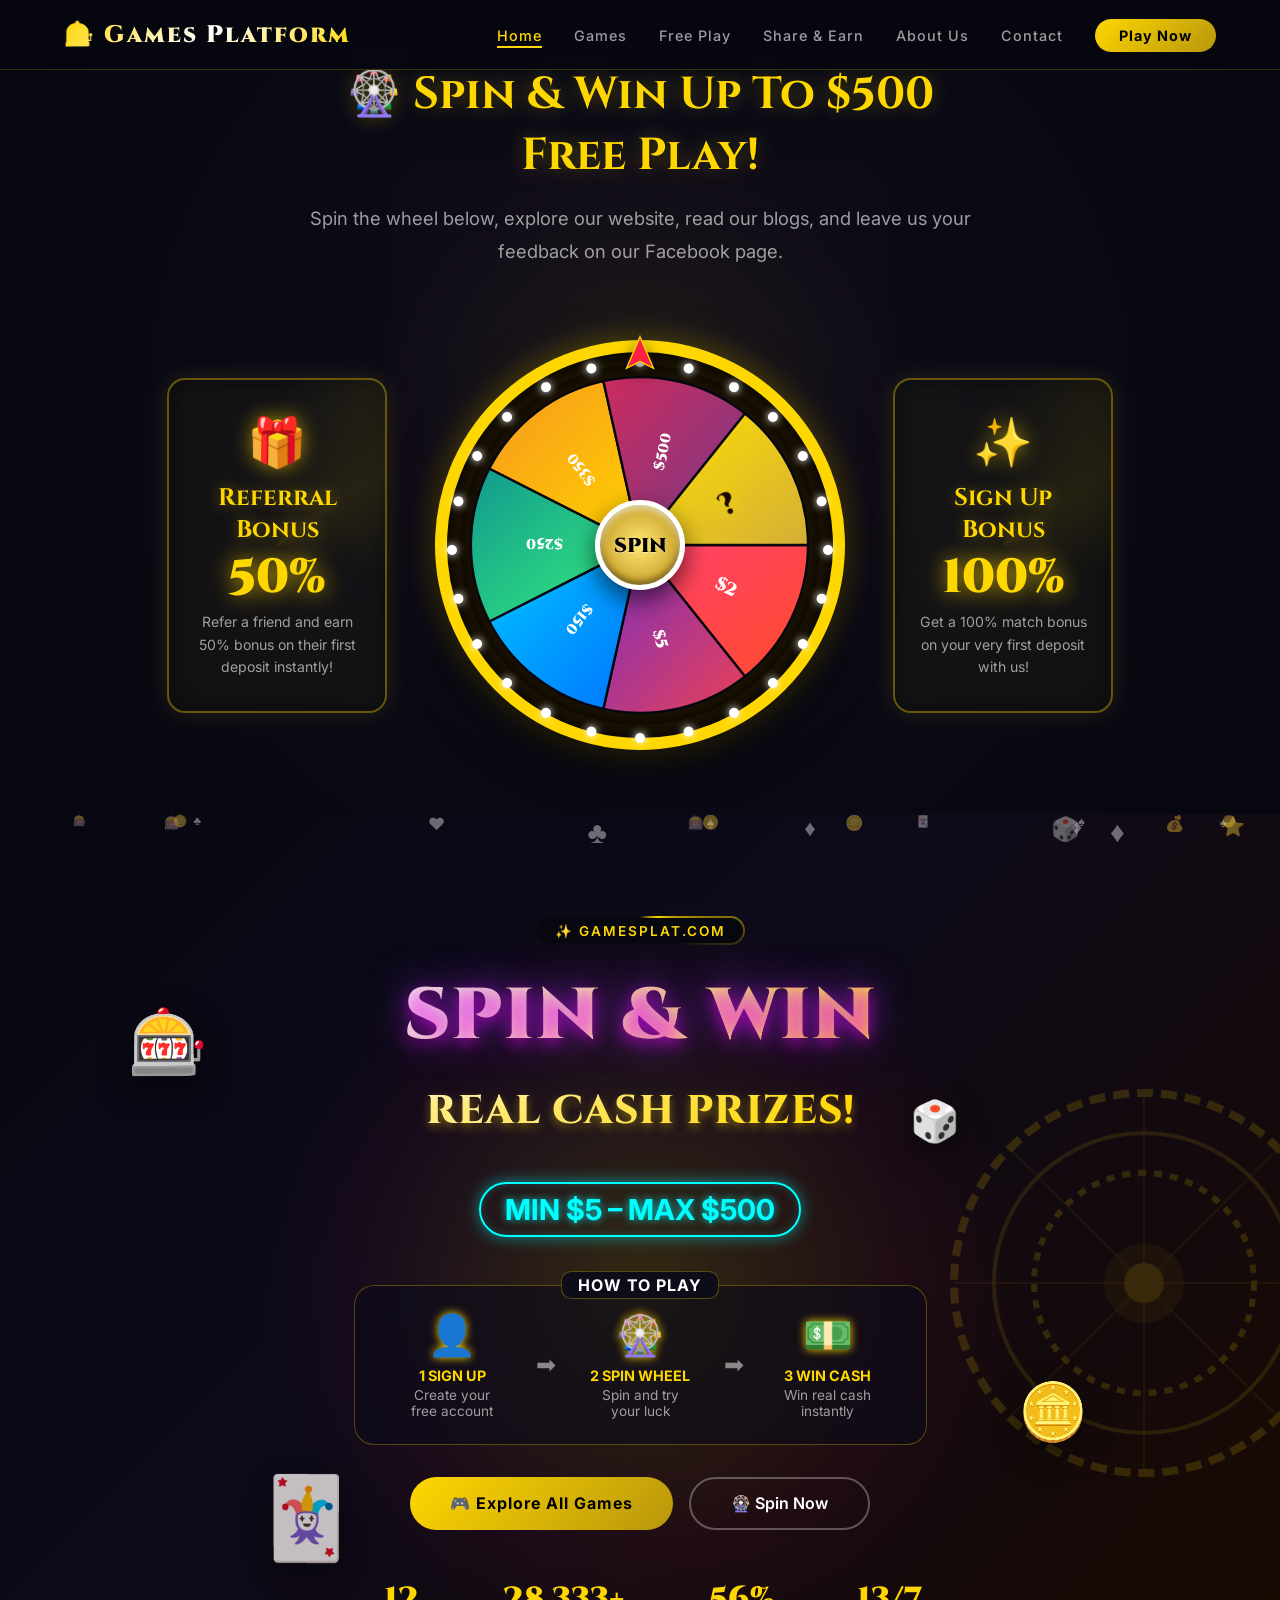
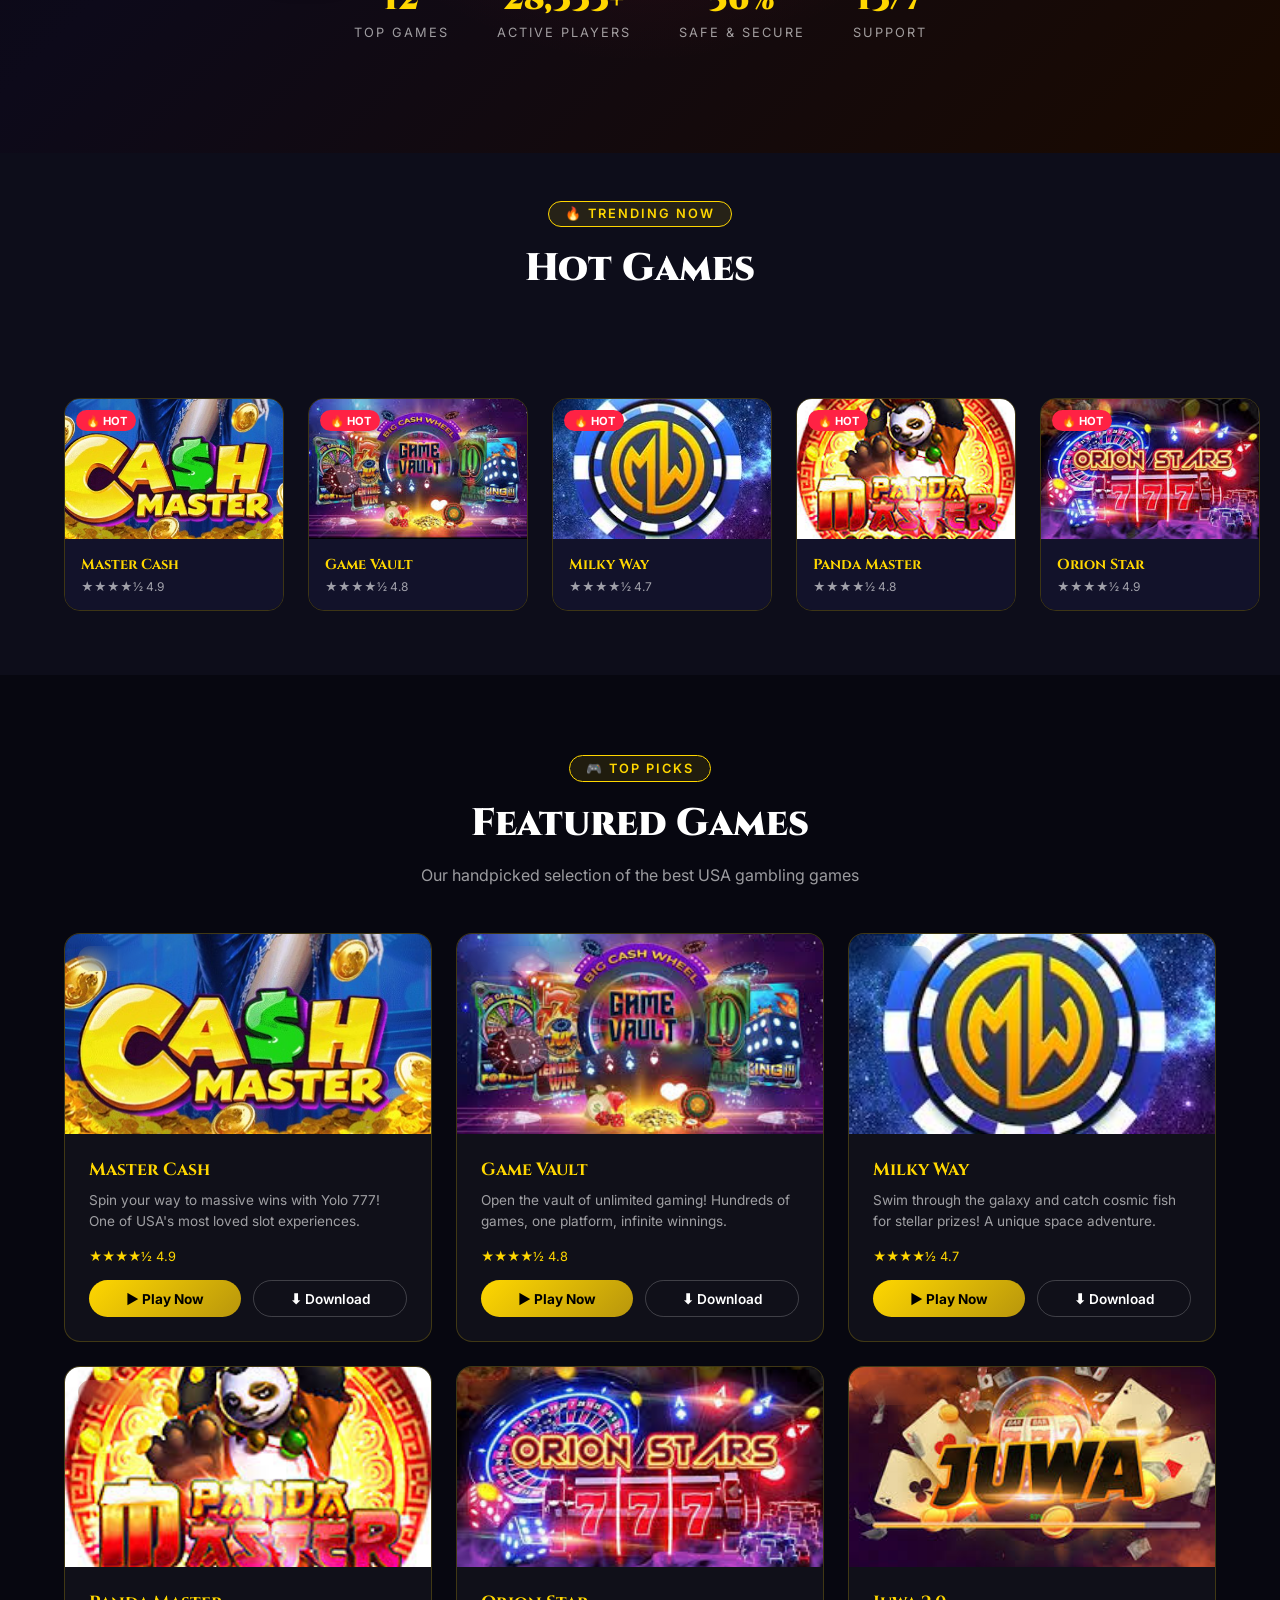
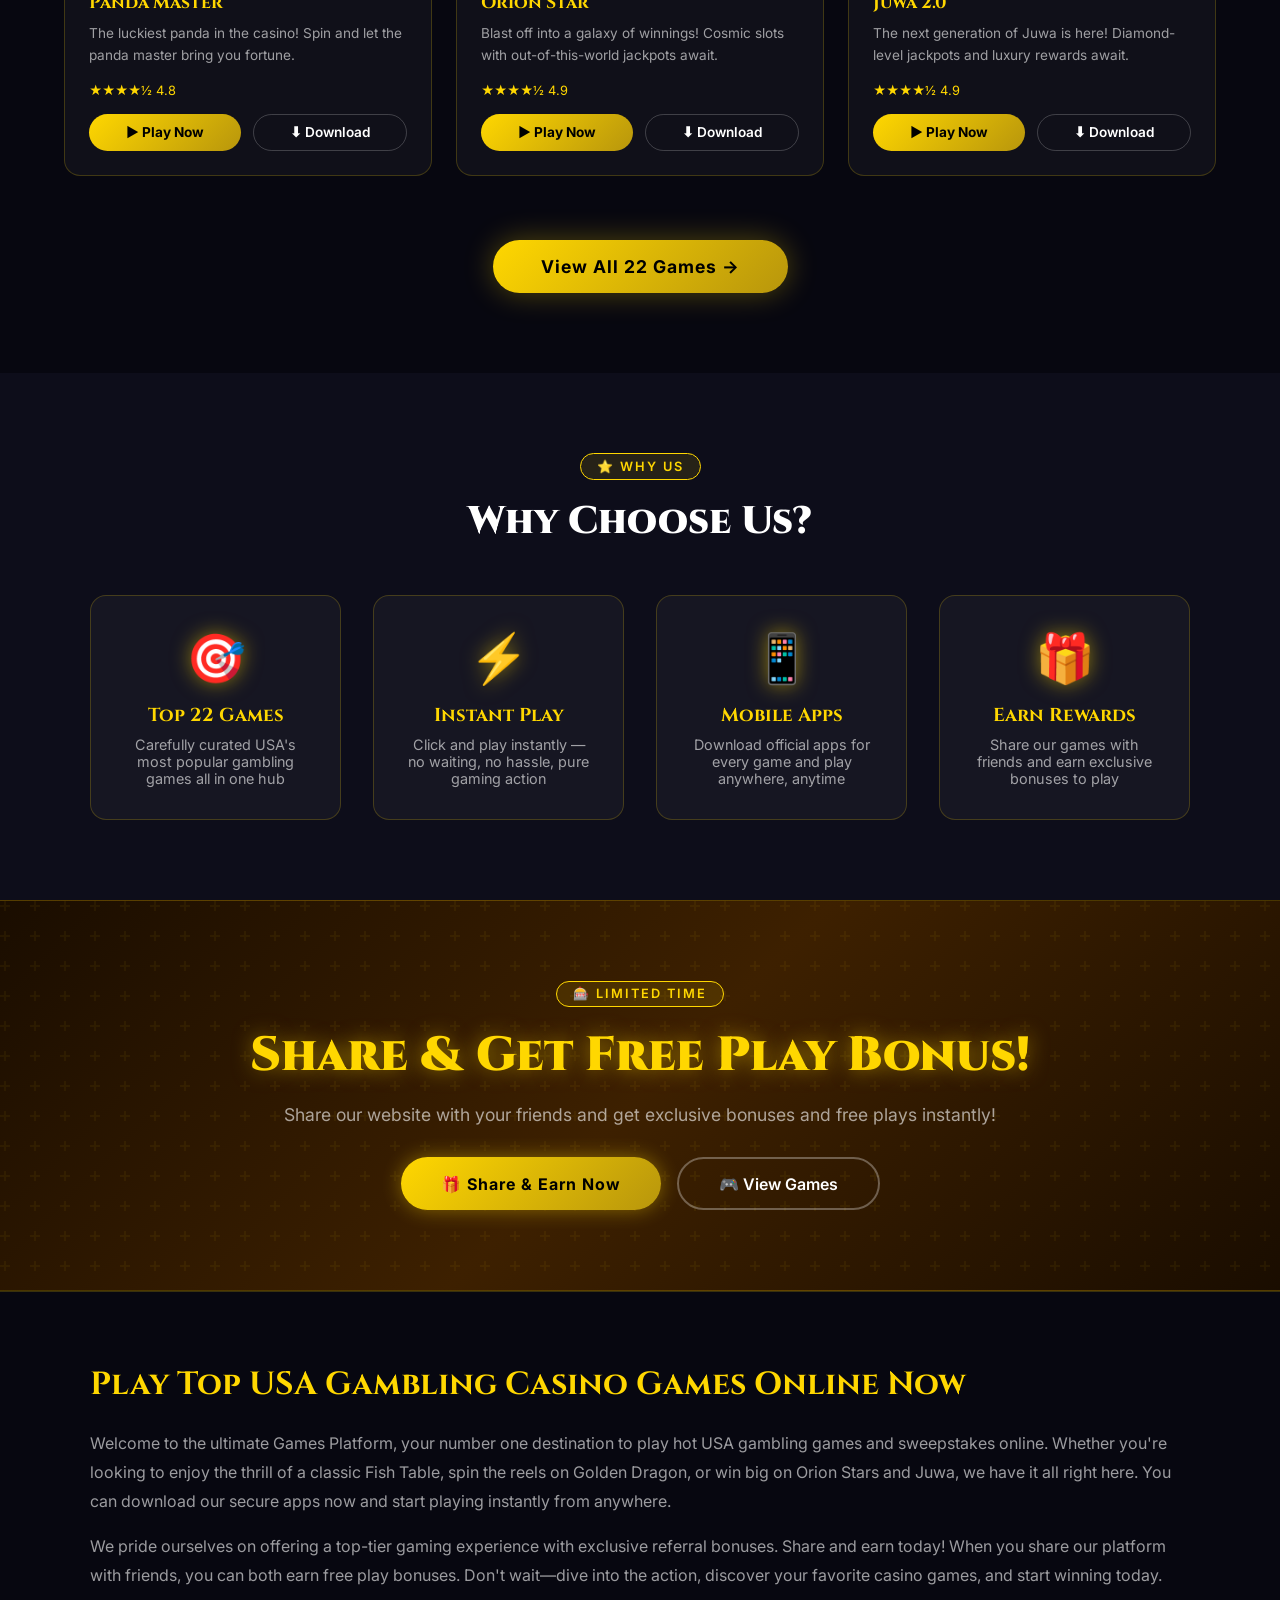
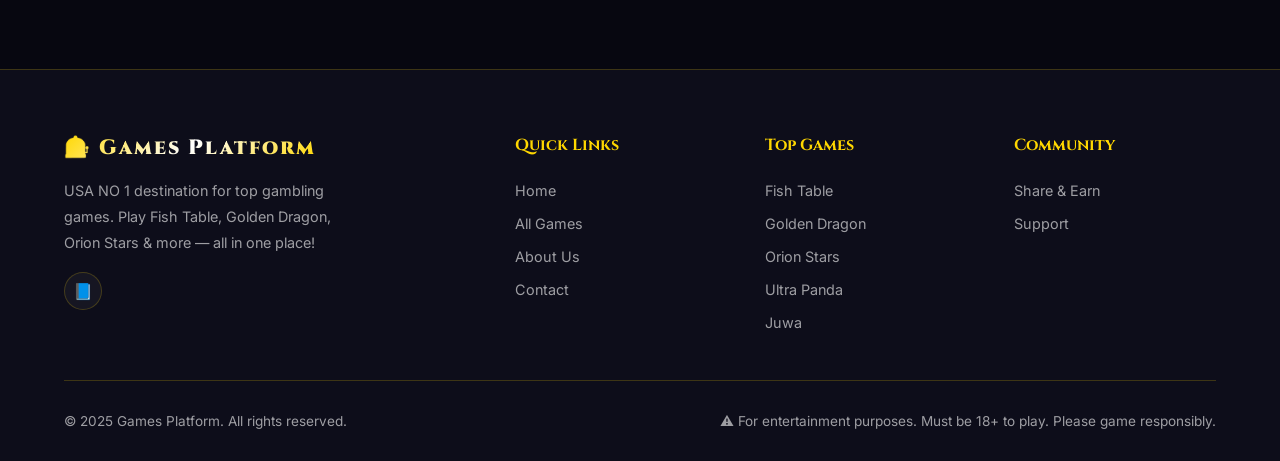
==== commit 057ecf8f: "Update index.html" ====
--- a/index.html
+++ b/index.html
@@ -16,7 +16,7 @@
   <script async src="https://www.googletagmanager.com/gtag/js?id=G-XXXXXXXXXX"></script>
   <script>
     window.dataLayer = window.dataLayer || [];
-    function gtag(){dataLayer.push(arguments);}
+    function gtag() { dataLayer.push(arguments); }
     gtag('js', new Date());
     gtag('config', 'G-XXXXXXXXXX');
   </script>
@@ -231,6 +231,144 @@
     .stat-box:hover {
       transform: translateY(-15px) scale(1.05);
       box-shadow: 0 20px 40px rgba(255, 215, 0, 0.2);
+    }
+
+    /* Hero Spin & Win Styles */
+    .hero-main-title {
+      font-family: 'Cinzel', serif;
+      text-transform: uppercase;
+      line-height: 1.1;
+      margin-bottom: 1rem;
+    }
+
+    .spin-text {
+      font-size: 4.5rem;
+      font-weight: 900;
+      color: #fff;
+      text-shadow: 0 5px 15px rgba(255, 0, 255, 0.5), 0 0 40px rgba(138, 43, 226, 0.8);
+      letter-spacing: 2px;
+    }
+
+    .cash-text {
+      font-size: 2.5rem;
+      font-weight: 800;
+      color: var(--gold);
+      text-shadow: 0 4px 10px rgba(255, 215, 0, 0.4);
+      letter-spacing: 1px;
+    }
+
+    .min-max-box {
+      display: inline-block;
+      margin: 1rem 0 2rem;
+      padding: 0.5rem 1.5rem;
+      font-size: 1.8rem;
+      font-weight: bold;
+      color: #00ffff;
+      border: 2px solid #00ffff;
+      border-radius: 50px;
+      box-shadow: 0 0 15px rgba(0, 255, 255, 0.5), inset 0 0 10px rgba(0, 255, 255, 0.2);
+      text-shadow: 0 0 8px rgba(0, 255, 255, 0.8);
+      animation: pulse-cyan 2s infinite;
+    }
+
+    @keyframes pulse-cyan {
+
+      0%,
+      100% {
+        box-shadow: 0 0 15px rgba(0, 255, 255, 0.5), inset 0 0 10px rgba(0, 255, 255, 0.2);
+      }
+
+      50% {
+        box-shadow: 0 0 25px rgba(0, 255, 255, 0.8), inset 0 0 15px rgba(0, 255, 255, 0.4);
+      }
+    }
+
+    .how-to-play-section {
+      background: rgba(10, 10, 25, 0.6);
+      border: 1px solid rgba(255, 215, 0, 0.3);
+      border-radius: 20px;
+      padding: 1.5rem;
+      margin: 1rem auto;
+      max-width: 600px;
+      position: relative;
+    }
+
+    .htp-title {
+      position: absolute;
+      top: -15px;
+      left: 50%;
+      transform: translateX(-50%);
+      background: var(--bg2);
+      padding: 0.2rem 1rem;
+      border: 1px solid rgba(255, 215, 0, 0.3);
+      border-radius: 10px;
+      color: #fff;
+      font-weight: bold;
+      font-size: 1rem;
+      letter-spacing: 1px;
+    }
+
+    .htp-steps {
+      display: flex;
+      justify-content: space-between;
+      align-items: center;
+      gap: 10px;
+    }
+
+    .htp-step {
+      text-align: center;
+      flex: 1;
+    }
+
+    .htp-icon {
+      font-size: 2.5rem;
+      margin-bottom: 0.5rem;
+      filter: drop-shadow(0 0 5px var(--gold));
+    }
+
+    .htp-step-num {
+      color: var(--gold);
+      font-weight: bold;
+      font-size: 0.9rem;
+      margin-bottom: 0.2rem;
+    }
+
+    .htp-step-desc {
+      color: var(--text-dim);
+      font-size: 0.85rem;
+      line-height: 1.2;
+    }
+
+    .htp-arrow {
+      color: rgba(255, 255, 255, 0.5);
+      font-size: 1.5rem;
+    }
+
+    @media (max-width: 768px) {
+      .spin-text {
+        font-size: 3rem;
+      }
+
+      .cash-text {
+        font-size: 1.8rem;
+      }
+
+      .min-max-box {
+        font-size: 1.2rem;
+      }
+
+      .htp-steps {
+        flex-direction: column;
+        gap: 1rem;
+      }
+
+      .htp-arrow {
+        transform: rotate(90deg);
+      }
+
+      .how-to-play-section {
+        padding-top: 2rem;
+      }
     }
   </style>
 
@@ -746,20 +884,36 @@
       <p>Congratulations! You've landed on the Mystery Bonus.<br><br>To claim your free play up to $500, please explore
         our website, leave feedback on our Facebook page, and send us a message in English.</p>
       <div style="display:flex; flex-direction:column; gap:6px; margin-bottom:1rem; text-align:left;">
-        <a href="https://www.facebook.com/profile.php?id=61584850914753" target="_blank" style="display:flex; align-items:center; background:rgba(255,255,255,0.05); padding:8px; border-radius:10px; text-decoration:none; color:var(--text-dim); border:1px solid rgba(255,215,0,0.2); transition:0.3s;" onmouseover="this.style.borderColor='var(--gold)'; this.style.color='var(--gold)';" onmouseout="this.style.borderColor='rgba(255,215,0,0.2)'; this.style.color='var(--text-dim)';">
-          <img src="images/Shark cash vault.jpg" alt="Shark Cash Vault" style="width: 30px; height: 30px; border-radius: 50%; object-fit: cover; margin-right: 10px;">
+        <a href="https://www.facebook.com/profile.php?id=61584850914753" target="_blank"
+          style="display:flex; align-items:center; background:rgba(255,255,255,0.05); padding:8px; border-radius:10px; text-decoration:none; color:var(--text-dim); border:1px solid rgba(255,215,0,0.2); transition:0.3s;"
+          onmouseover="this.style.borderColor='var(--gold)'; this.style.color='var(--gold)';"
+          onmouseout="this.style.borderColor='rgba(255,215,0,0.2)'; this.style.color='var(--text-dim)';">
+          <img src="images/Shark cash vault.jpg" alt="Shark Cash Vault"
+            style="width: 30px; height: 30px; border-radius: 50%; object-fit: cover; margin-right: 10px;">
           <strong style="font-size:0.9rem;">Shark Cash Vault</strong>
         </a>
-        <a href="https://www.facebook.com/profile.php?id=61578648013585" target="_blank" style="display:flex; align-items:center; background:rgba(255,255,255,0.05); padding:8px; border-radius:10px; text-decoration:none; color:var(--text-dim); border:1px solid rgba(255,215,0,0.2); transition:0.3s;" onmouseover="this.style.borderColor='var(--gold)'; this.style.color='var(--gold)';" onmouseout="this.style.borderColor='rgba(255,215,0,0.2)'; this.style.color='var(--text-dim)';">
-          <img src="images/ZyphoraPlay.jpg" alt="Zyphora Play" style="width: 30px; height: 30px; border-radius: 50%; object-fit: cover; margin-right: 10px;">
+        <a href="https://www.facebook.com/profile.php?id=61578648013585" target="_blank"
+          style="display:flex; align-items:center; background:rgba(255,255,255,0.05); padding:8px; border-radius:10px; text-decoration:none; color:var(--text-dim); border:1px solid rgba(255,215,0,0.2); transition:0.3s;"
+          onmouseover="this.style.borderColor='var(--gold)'; this.style.color='var(--gold)';"
+          onmouseout="this.style.borderColor='rgba(255,215,0,0.2)'; this.style.color='var(--text-dim)';">
+          <img src="images/ZyphoraPlay.jpg" alt="Zyphora Play"
+            style="width: 30px; height: 30px; border-radius: 50%; object-fit: cover; margin-right: 10px;">
           <strong style="font-size:0.9rem;">Zyphora Play</strong>
         </a>
-        <a href="https://www.facebook.com/profile.php?id=61577637233099" target="_blank" style="display:flex; align-items:center; background:rgba(255,255,255,0.05); padding:8px; border-radius:10px; text-decoration:none; color:var(--text-dim); border:1px solid rgba(255,215,0,0.2); transition:0.3s;" onmouseover="this.style.borderColor='var(--gold)'; this.style.color='var(--gold)';" onmouseout="this.style.borderColor='rgba(255,215,0,0.2)'; this.style.color='var(--text-dim)';">
-          <img src="images/Triple 7’77 slots.jpg" alt="Triple 7’77 slots" style="width: 30px; height: 30px; border-radius: 50%; object-fit: cover; margin-right: 10px;">
+        <a href="https://www.facebook.com/profile.php?id=61577637233099" target="_blank"
+          style="display:flex; align-items:center; background:rgba(255,255,255,0.05); padding:8px; border-radius:10px; text-decoration:none; color:var(--text-dim); border:1px solid rgba(255,215,0,0.2); transition:0.3s;"
+          onmouseover="this.style.borderColor='var(--gold)'; this.style.color='var(--gold)';"
+          onmouseout="this.style.borderColor='rgba(255,215,0,0.2)'; this.style.color='var(--text-dim)';">
+          <img src="images/Triple 7’77 slots.jpg" alt="Triple 7’77 slots"
+            style="width: 30px; height: 30px; border-radius: 50%; object-fit: cover; margin-right: 10px;">
           <strong style="font-size:0.9rem;">Triple 7’77 slots</strong>
         </a>
-        <a href="https://www.facebook.com/profile.php?id=100082982277084" target="_blank" style="display:flex; align-items:center; background:rgba(255,255,255,0.05); padding:8px; border-radius:10px; text-decoration:none; color:var(--text-dim); border:1px solid rgba(255,215,0,0.2); transition:0.3s;" onmouseover="this.style.borderColor='var(--gold)'; this.style.color='var(--gold)';" onmouseout="this.style.borderColor='rgba(255,215,0,0.2)'; this.style.color='var(--text-dim)';">
-          <img src="images/Dragon Fish & Slots.jpg" alt="Dragon Fish & Slots" style="width: 30px; height: 30px; border-radius: 50%; object-fit: cover; margin-right: 10px;">
+        <a href="https://www.facebook.com/profile.php?id=100082982277084" target="_blank"
+          style="display:flex; align-items:center; background:rgba(255,255,255,0.05); padding:8px; border-radius:10px; text-decoration:none; color:var(--text-dim); border:1px solid rgba(255,215,0,0.2); transition:0.3s;"
+          onmouseover="this.style.borderColor='var(--gold)'; this.style.color='var(--gold)';"
+          onmouseout="this.style.borderColor='rgba(255,215,0,0.2)'; this.style.color='var(--text-dim)';">
+          <img src="images/Dragon Fish & Slots.jpg" alt="Dragon Fish & Slots"
+            style="width: 30px; height: 30px; border-radius: 50%; object-fit: cover; margin-right: 10px;">
           <strong style="font-size:0.9rem;">Dragon Fish & Slots</strong>
         </a>
       </div>
@@ -796,18 +950,48 @@
     </div>
 
     <div class="hero-content">
-      <div class="hero-badge hero-badge-animated reveal-up">✨ USA'S PREMIER GAMING HUB</div>
-      <h1 class="reveal-up delay-1">Play. Win.<br /><span style="color:var(--gold);">Spin to Glory.</span></h1>
-      <p class="reveal-up delay-2">The ultimate destination for top USA gambling games. Fish Tables, Dragon Slots,
-        Sweepstakes & more — all in one place!</p>
-      <div class="hero-btns reveal-up delay-3">
+      <div class="hero-badge hero-badge-animated reveal-up">✨ GAMESPLAT.COM</div>
+
+      <h1 class="hero-main-title">
+        <span class="spin-text">SPIN & WIN</span><br />
+        <span class="cash-text">REAL CASH PRIZES!</span>
+      </h1>
+
+      <div class="min-max-box">
+        MIN $5 &ndash; MAX $500
+      </div>
+
+      <div class="how-to-play-section reveal-up delay-2">
+        <div class="htp-title">HOW TO PLAY</div>
+        <div class="htp-steps">
+          <div class="htp-step">
+            <div class="htp-icon">👤</div>
+            <div class="htp-step-num">1 SIGN UP</div>
+            <div class="htp-step-desc">Create your<br />free account</div>
+          </div>
+          <div class="htp-arrow">➡</div>
+          <div class="htp-step">
+            <div class="htp-icon">🎡</div>
+            <div class="htp-step-num">2 SPIN WHEEL</div>
+            <div class="htp-step-desc">Spin and try<br />your luck</div>
+          </div>
+          <div class="htp-arrow">➡</div>
+          <div class="htp-step">
+            <div class="htp-icon">💵</div>
+            <div class="htp-step-num">3 WIN CASH</div>
+            <div class="htp-step-desc">Win real cash<br />instantly</div>
+          </div>
+        </div>
+      </div>
+
+      <div class="hero-btns reveal-up delay-3" style="margin-top: 2rem;">
         <a href="games.html" class="btn-primary">🎮 Explore All Games</a>
-        <a href="referral.html" class="btn-outline">🎁 Share & Earn Bonus</a>
-      </div>
-
-      <div class="hero-stats reveal-up delay-3">
+        <a href="freeplay.html" class="btn-outline">🎡 Spin Now</a>
+      </div>
+
+      <div class="hero-stats reveal-up delay-3" style="margin-top: 3rem;">
         <div class="hero-stat">
-          <span class="num" data-target="22" data-suffix="">22</span>
+          <span class="num" data-target="22" data-suffix="">23</span>
           <span class="lbl">Top Games</span>
         </div>
         <div class="hero-stat">
@@ -913,9 +1097,15 @@
   <!-- ── SEO CONTENT ── -->
   <section style="background:var(--bg); padding: 4rem 5%; border-top: 1px solid var(--border);">
     <div style="max-width: 1100px; margin: 0 auto; color: var(--text-dim); line-height: 1.8;">
-      <h2 style="font-family: 'Cinzel', serif; color: var(--gold); margin-bottom: 1rem; font-size: 2rem;">Play Top USA Gambling Casino Games Online Now</h2>
-      <p style="margin-bottom: 1rem;">Welcome to the ultimate Games Platform, your number one destination to play hot USA gambling games and sweepstakes online. Whether you're looking to enjoy the thrill of a classic Fish Table, spin the reels on Golden Dragon, or win big on Orion Stars and Juwa, we have it all right here. You can download our secure apps now and start playing instantly from anywhere.</p>
-      <p style="margin-bottom: 1rem;">We pride ourselves on offering a top-tier gaming experience with exclusive referral bonuses. Share and earn today! When you share our platform with friends, you can both earn free play bonuses. Don't wait—dive into the action, discover your favorite casino games, and start winning today.</p>
+      <h2 style="font-family: 'Cinzel', serif; color: var(--gold); margin-bottom: 1rem; font-size: 2rem;">Play Top USA
+        Gambling Casino Games Online Now</h2>
+      <p style="margin-bottom: 1rem;">Welcome to the ultimate Games Platform, your number one destination to play hot
+        USA gambling games and sweepstakes online. Whether you're looking to enjoy the thrill of a classic Fish Table,
+        spin the reels on Golden Dragon, or win big on Orion Stars and Juwa, we have it all right here. You can download
+        our secure apps now and start playing instantly from anywhere.</p>
+      <p style="margin-bottom: 1rem;">We pride ourselves on offering a top-tier gaming experience with exclusive
+        referral bonuses. Share and earn today! When you share our platform with friends, you can both earn free play
+        bonuses. Don't wait—dive into the action, discover your favorite casino games, and start winning today.</p>
     </div>
   </section>
 
@@ -992,7 +1182,7 @@
       const lastSpin = localStorage.getItem('lastSpinTime');
       if (lastSpin && (Date.now() - parseInt(lastSpin, 10) < 24 * 60 * 60 * 1000)) {
         const wheelSection = document.getElementById('homeWheelSection');
-        if(wheelSection) wheelSection.style.display = 'none';
+        if (wheelSection) wheelSection.style.display = 'none';
       }
 
       spinBtn.addEventListener('click', () => {
@@ -1000,7 +1190,7 @@
         localStorage.setItem('lastSpinTime', Date.now()); // Save current time
 
         const duration = Math.random() * 3 + 5;
-        
+
         // 3 Possible outcomes: $2 (25.71), $5 (77.14), ? (334.29)
         const possibleAngles = [25.71, 77.14, 334.29];
         const sliceMidAngle = possibleAngles[Math.floor(Math.random() * possibleAngles.length)];
@@ -1022,11 +1212,11 @@
           let amountText = "up to $500";
           if (sliceMidAngle === 25.71) { prizeText = "$2 Free Play"; amountText = "$2"; }
           else if (sliceMidAngle === 77.14) { prizeText = "$5 Free Play"; amountText = "$5"; }
-          
+
           const h3 = modal.querySelector('h3');
           const p = modal.querySelector('p');
-          if(h3) h3.innerText = `${prizeText} Won!`;
-          if(p) p.innerHTML = `Congratulations! You've landed on the ${prizeText}.<br><br>To claim your free play ${amountText}, please explore our website, leave feedback on our Facebook page, and send us a message in English.`;
+          if (h3) h3.innerText = `${prizeText} Won!`;
+          if (p) p.innerHTML = `Congratulations! You've landed on the ${prizeText}.<br><br>To claim your free play ${amountText}, please explore our website, leave feedback on our Facebook page, and send us a message in English.`;
 
           modal.classList.add('show');
           spinBtn.disabled = false;
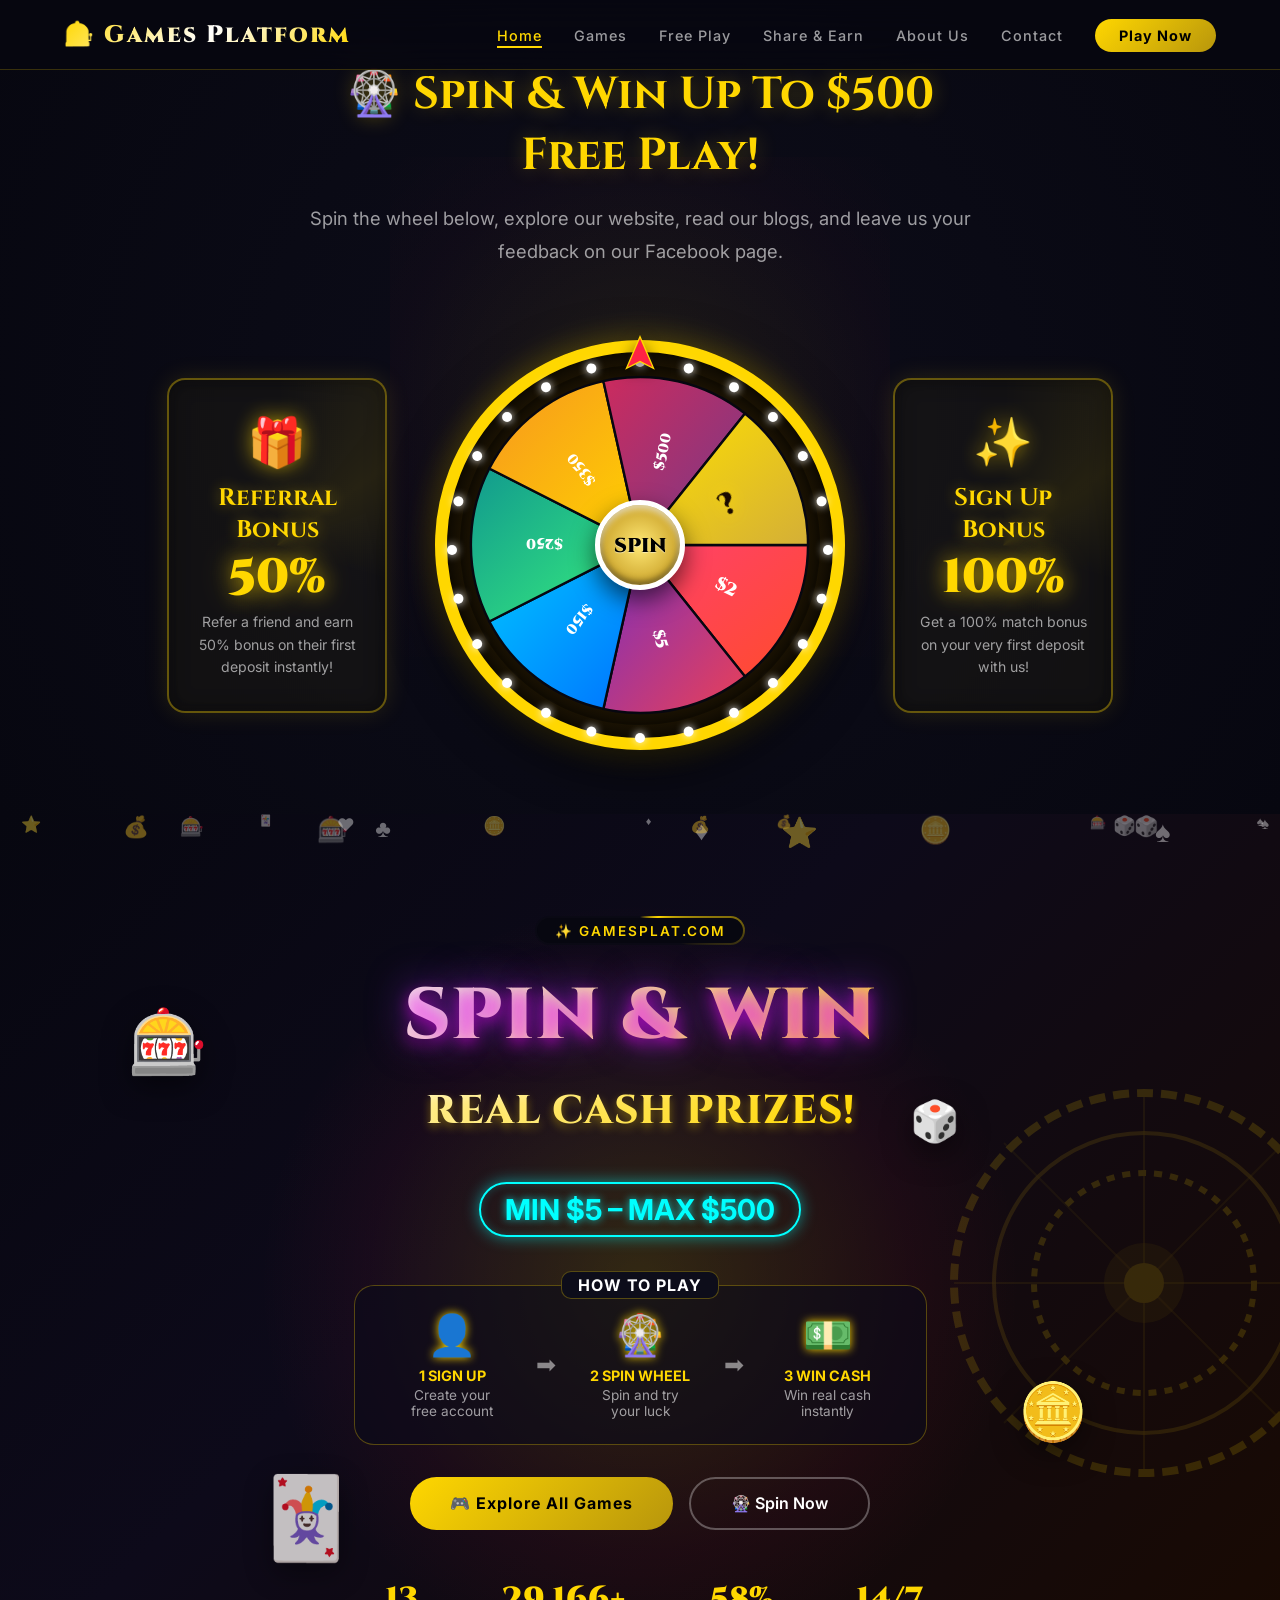
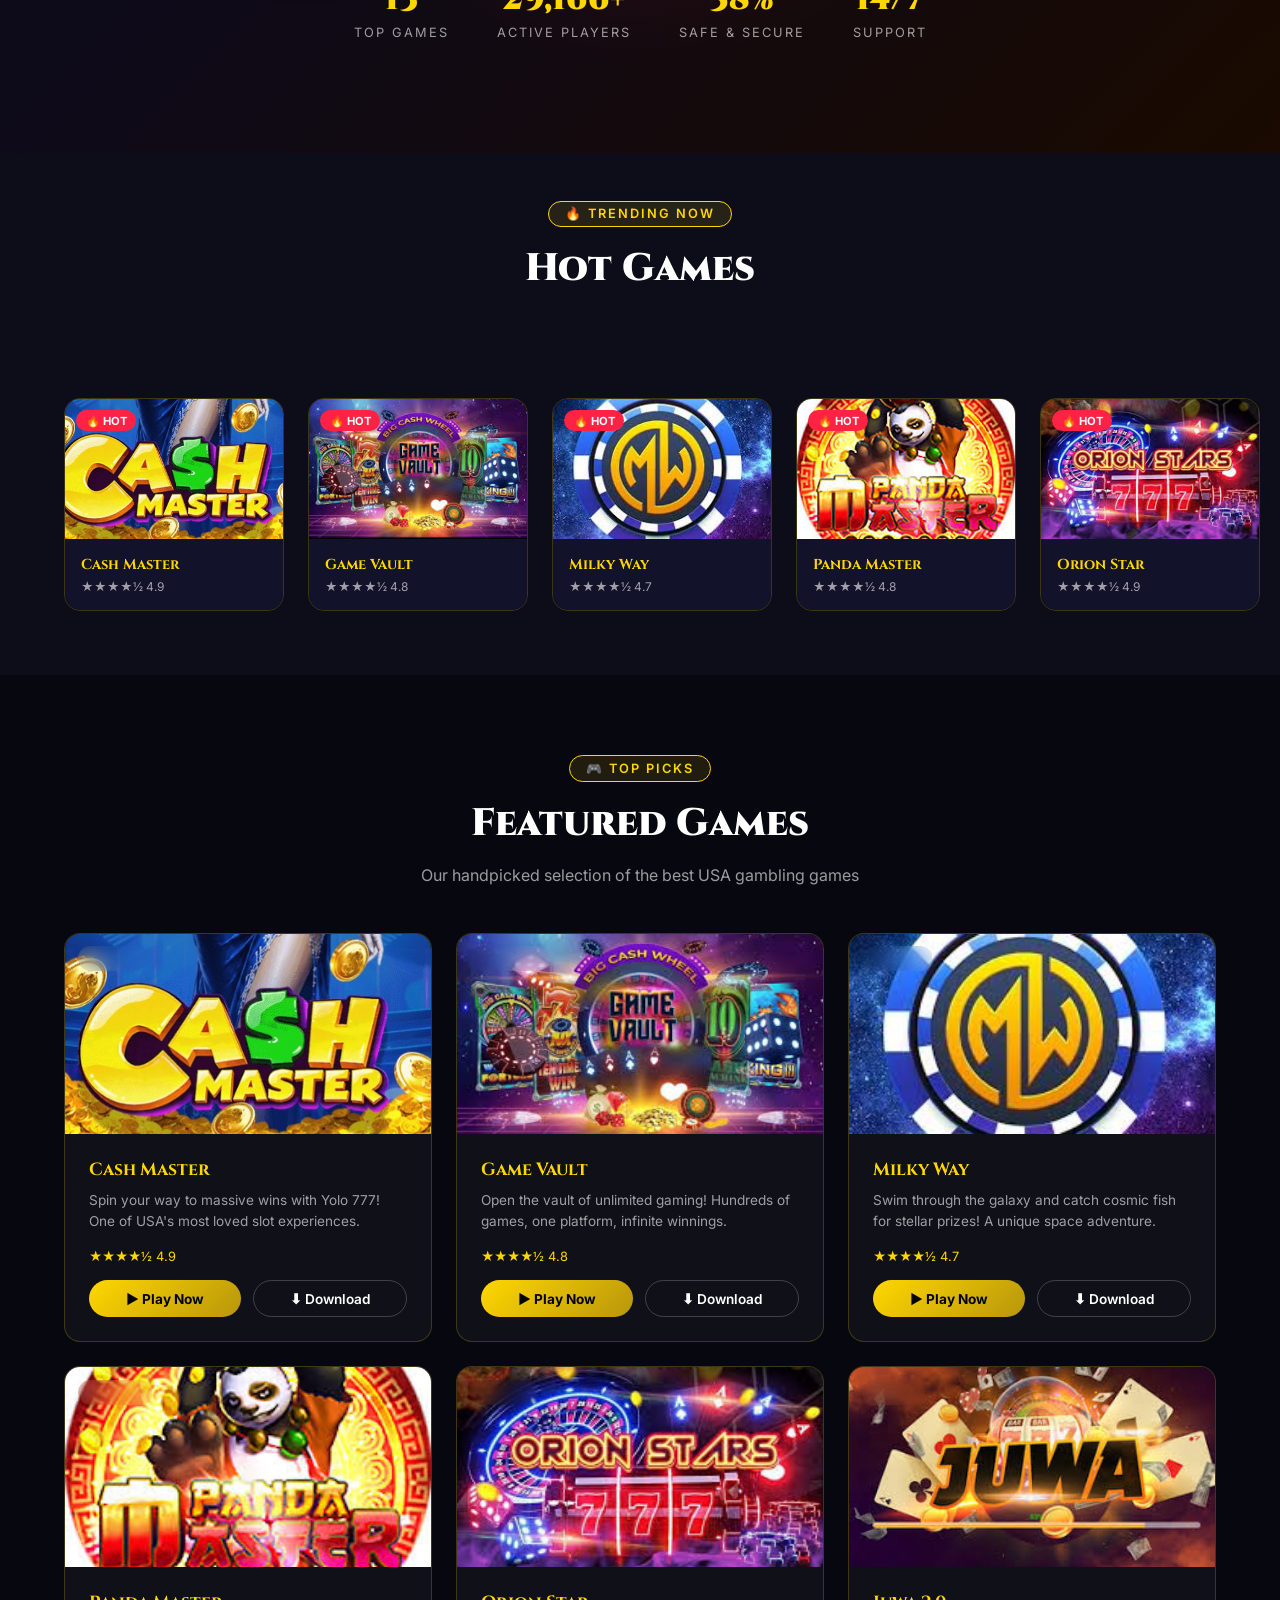
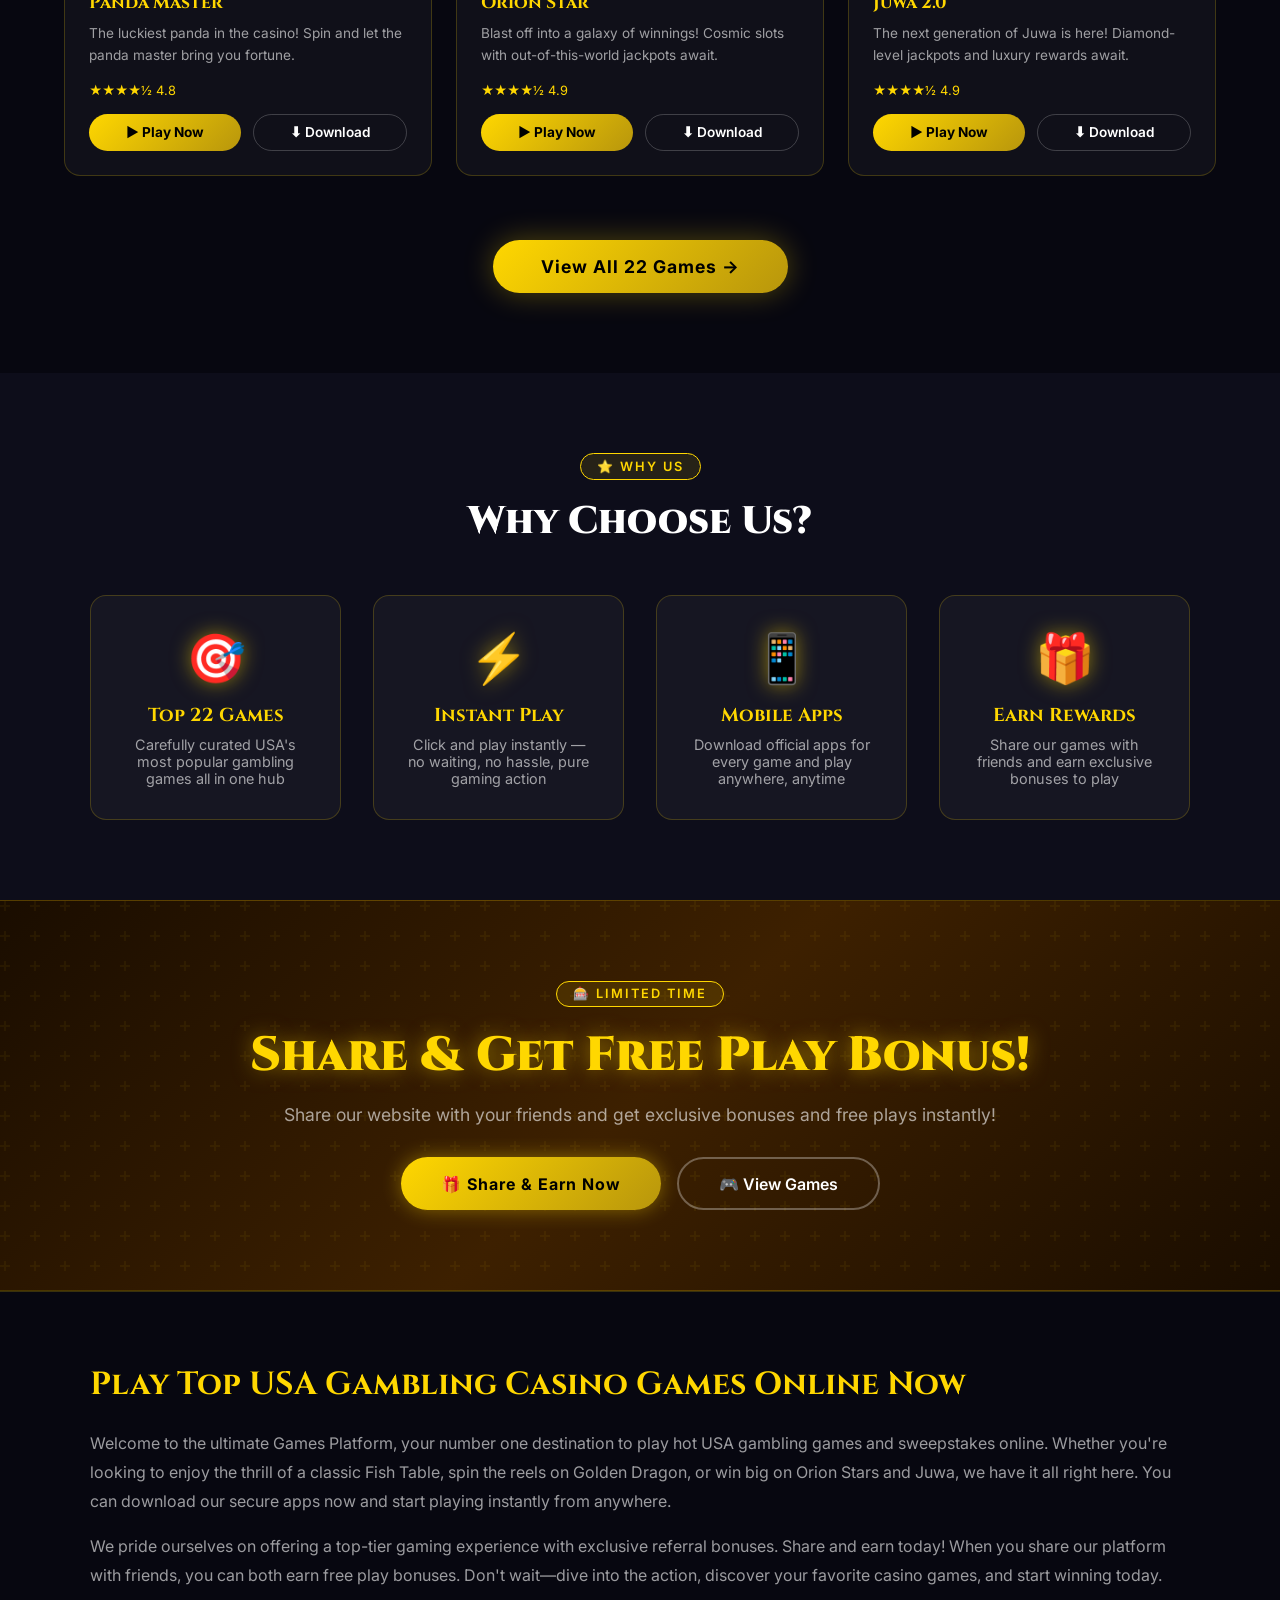
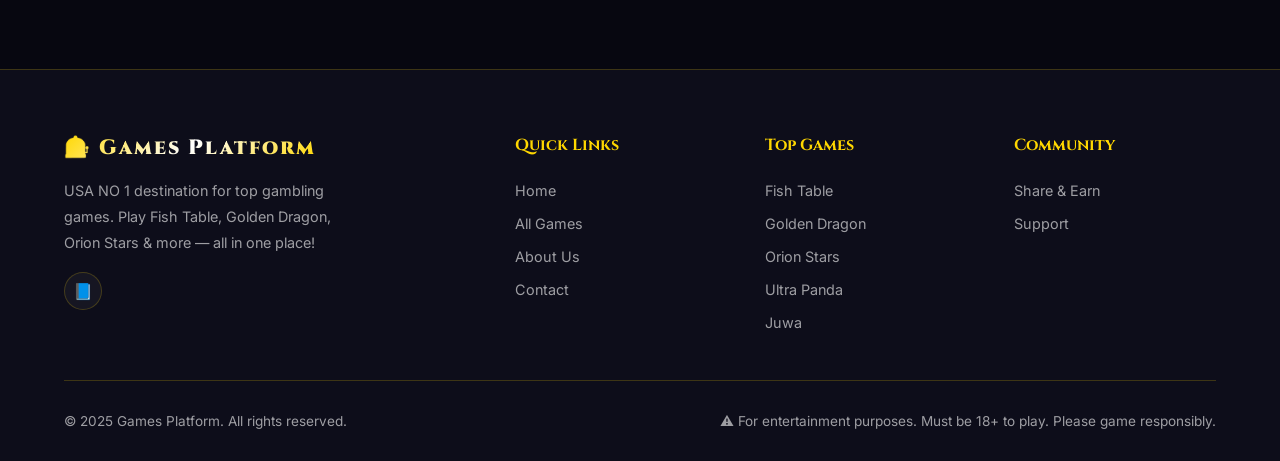
==== commit 4a1b4728: "Update index.html" ====
--- a/index.html
+++ b/index.html
@@ -2,6 +2,13 @@
 <html lang="en">
 
 <head>
+    <script async src="https://www.googletagmanager.com/gtag/js?id=G-Q90WM97T6S"></script>
+  <script>
+    window.dataLayer = window.dataLayer || [];
+    function gtag(){dataLayer.push(arguments);}
+    gtag('js', new Date());
+    gtag('config', 'G-Q90WM97T6S');
+  </script>
   <meta charset="UTF-8" />
   <meta name="viewport" content="width=device-width,initial-scale=1.0" />
   <title>Games Platform – USA's No.1 Online Casino Gaming Destination</title>
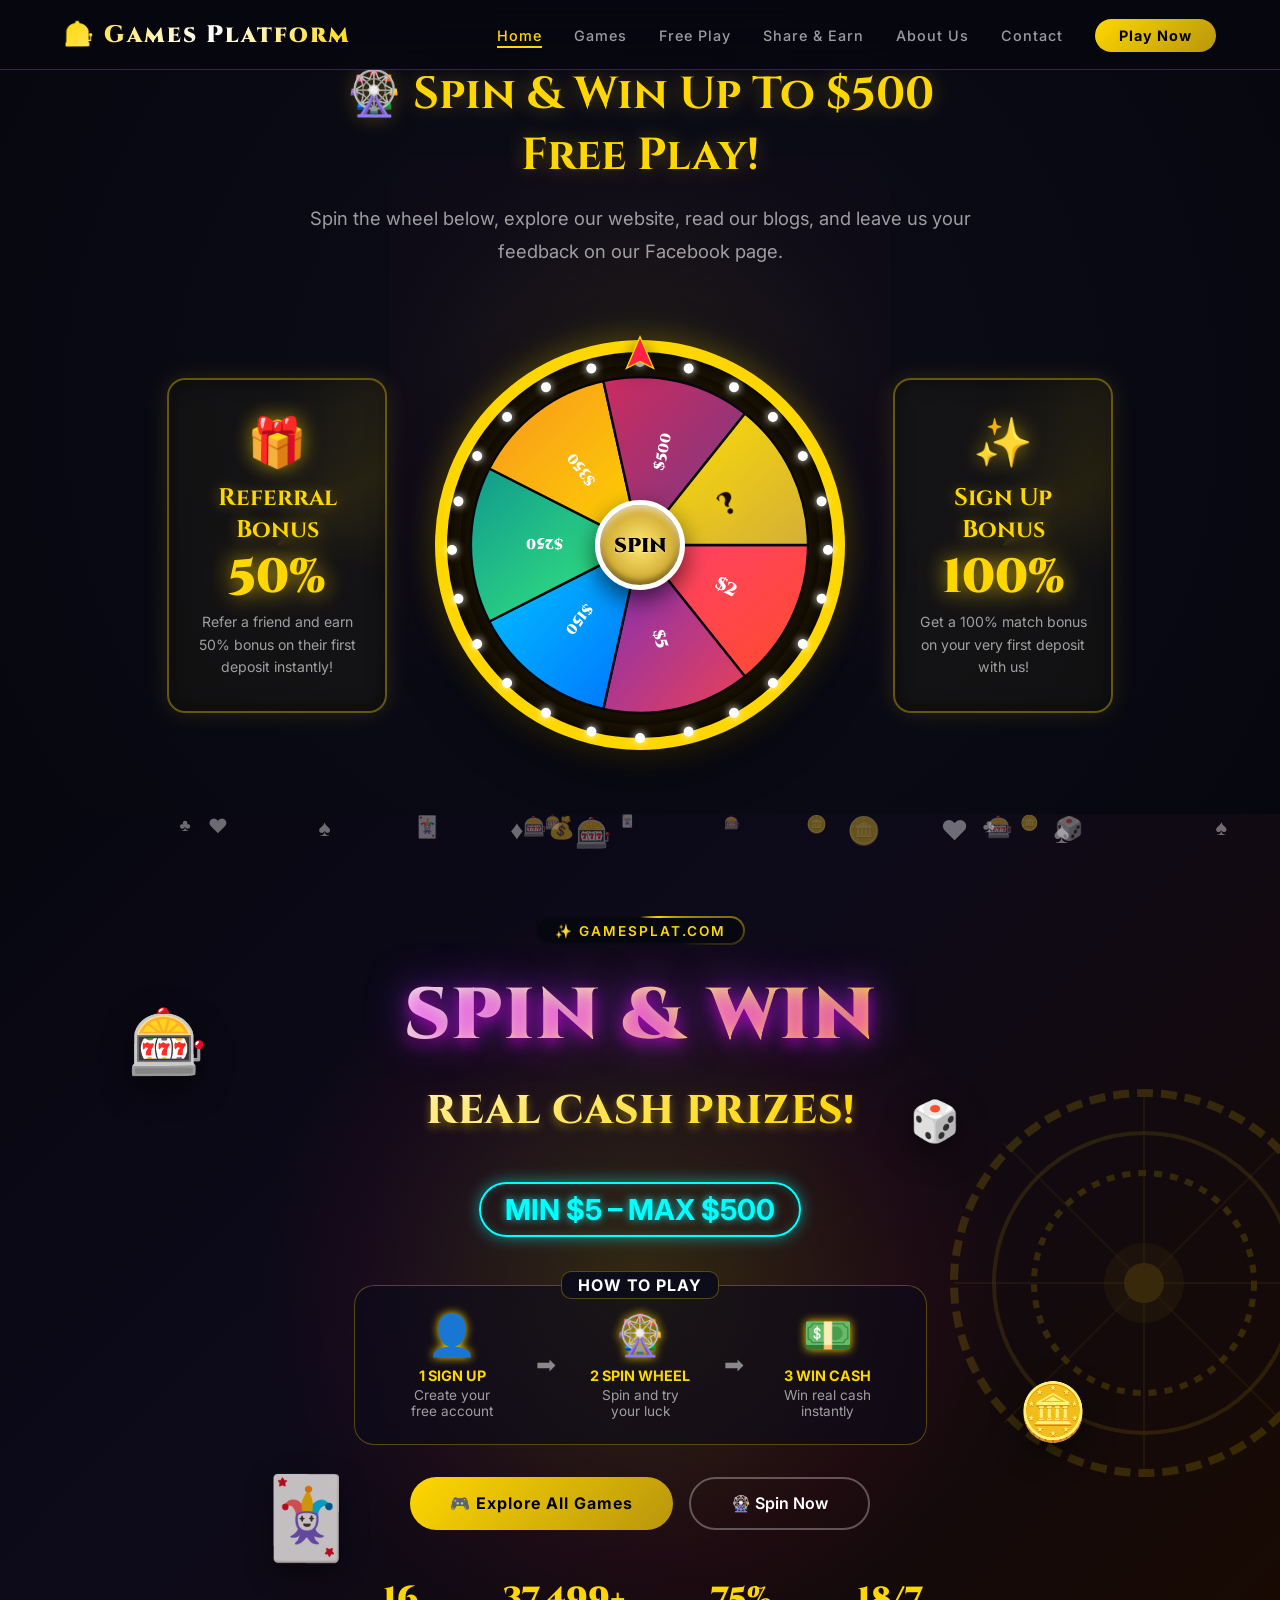
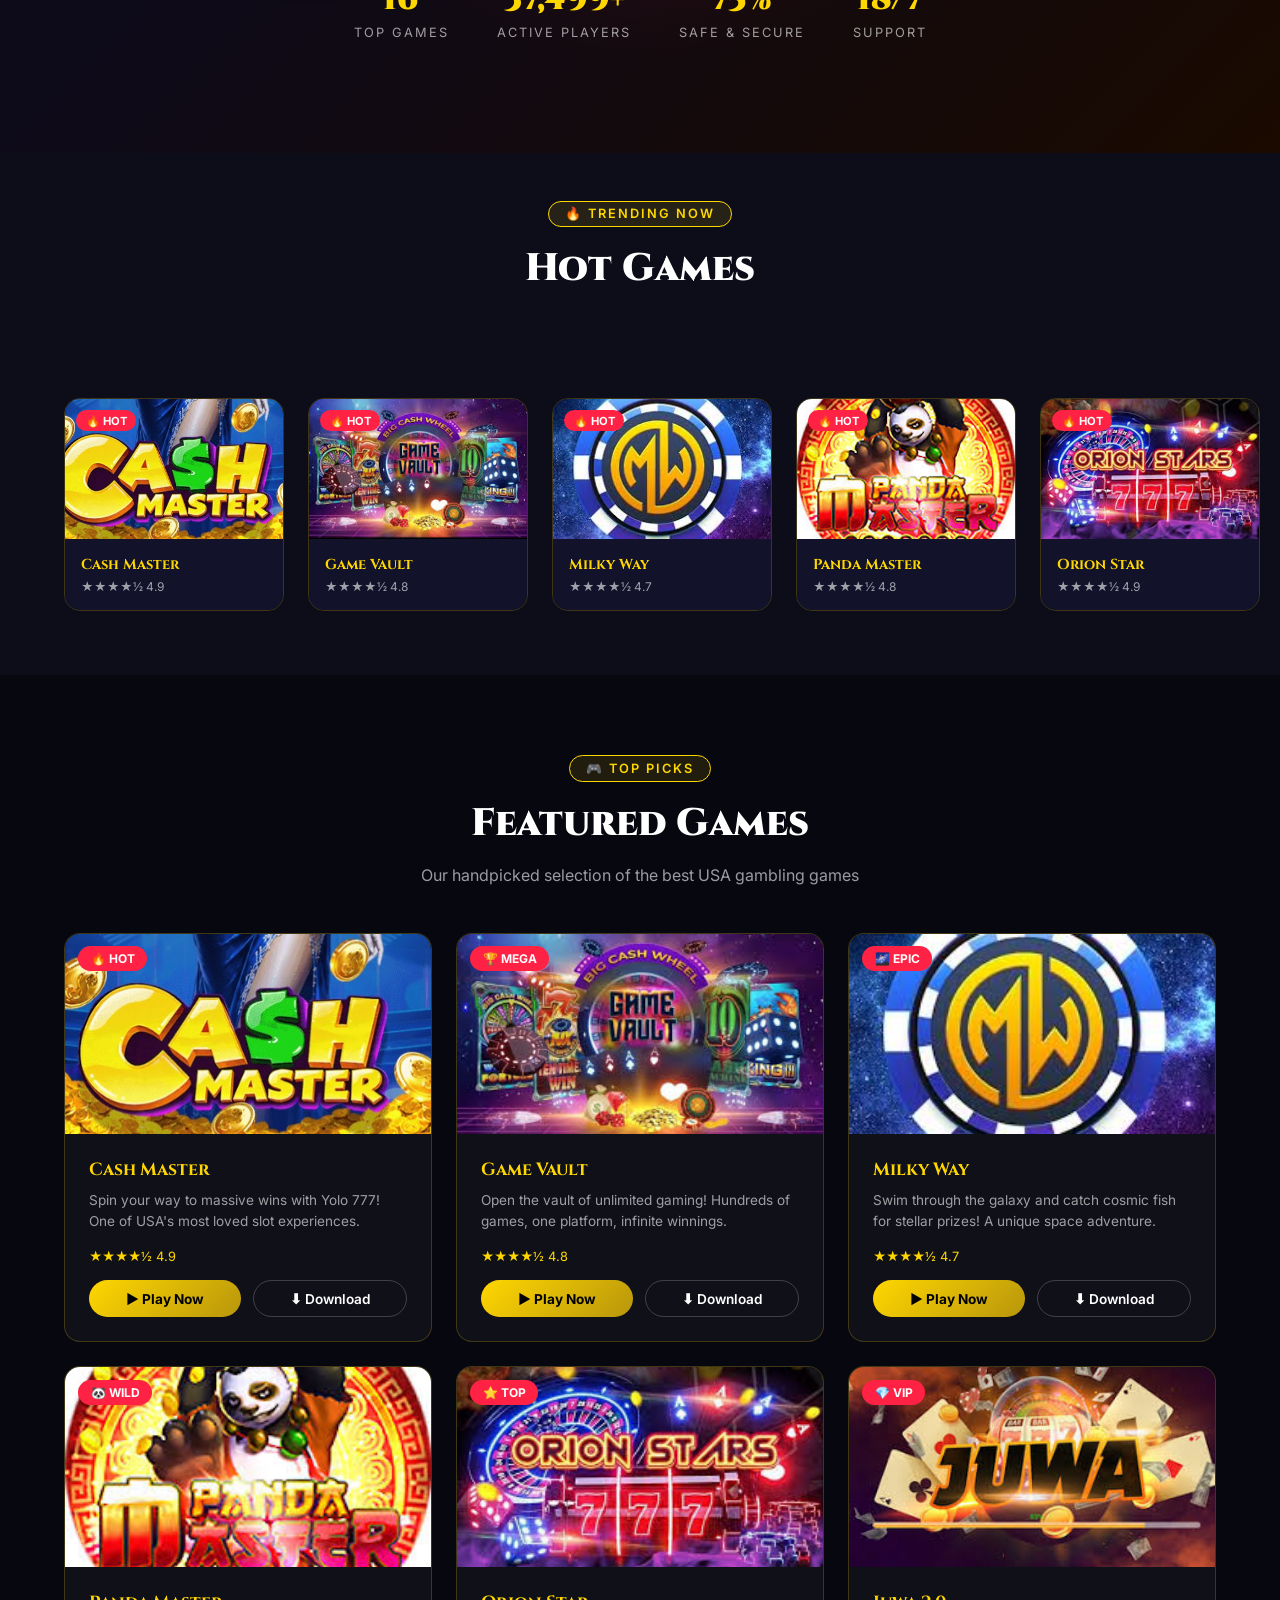
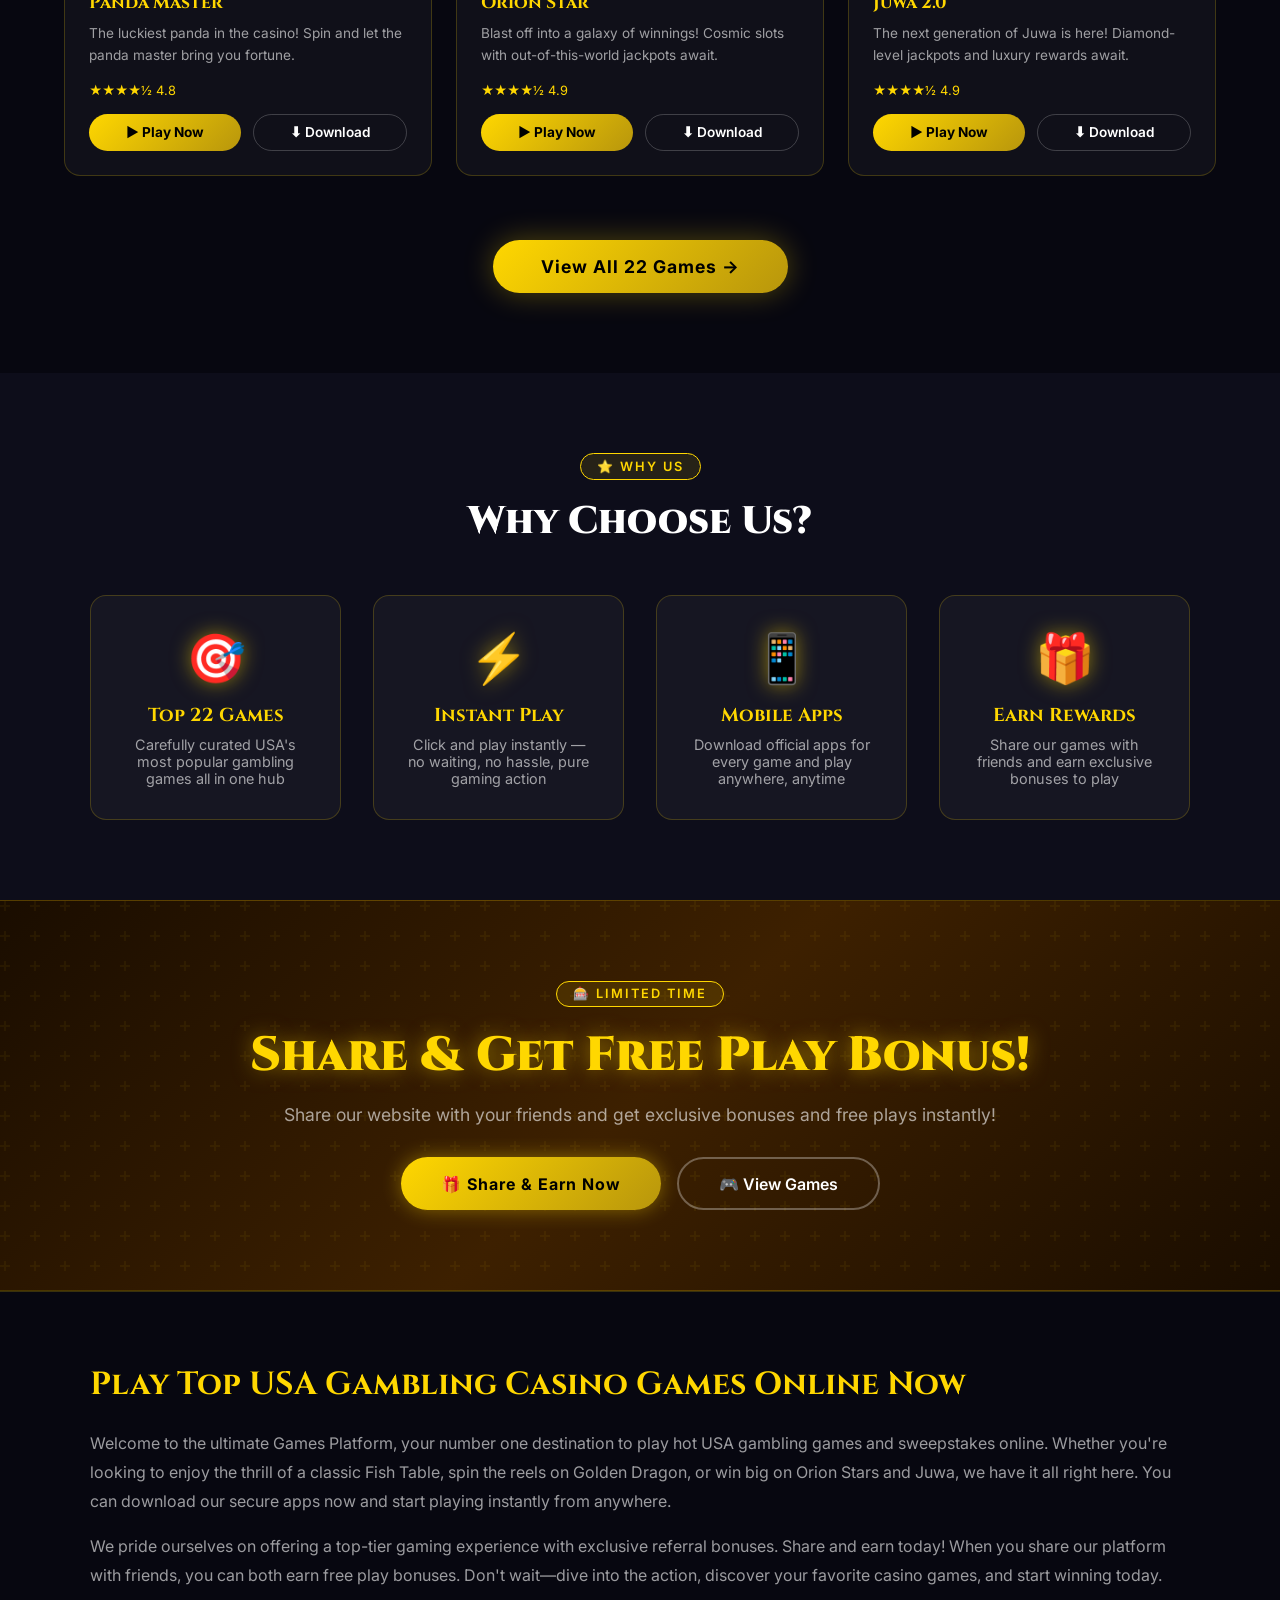
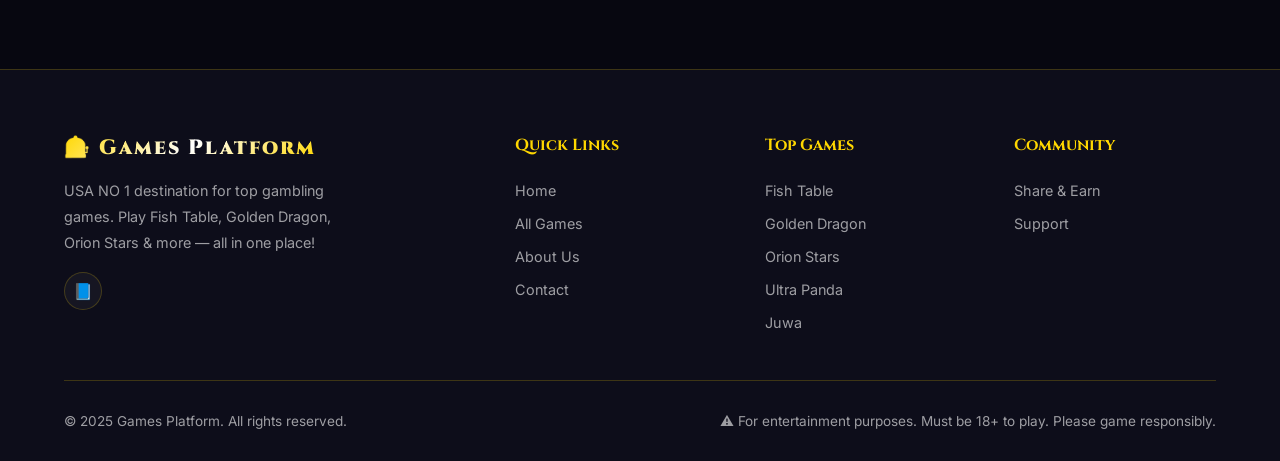
==== commit 808d6e59: "Update index.html" ====
--- a/index.html
+++ b/index.html
@@ -891,30 +891,6 @@
       <p>Congratulations! You've landed on the Mystery Bonus.<br><br>To claim your free play up to $500, please explore
         our website, leave feedback on our Facebook page, and send us a message in English.</p>
       <div style="display:flex; flex-direction:column; gap:6px; margin-bottom:1rem; text-align:left;">
-        <a href="https://www.facebook.com/profile.php?id=61584850914753" target="_blank"
-          style="display:flex; align-items:center; background:rgba(255,255,255,0.05); padding:8px; border-radius:10px; text-decoration:none; color:var(--text-dim); border:1px solid rgba(255,215,0,0.2); transition:0.3s;"
-          onmouseover="this.style.borderColor='var(--gold)'; this.style.color='var(--gold)';"
-          onmouseout="this.style.borderColor='rgba(255,215,0,0.2)'; this.style.color='var(--text-dim)';">
-          <img src="images/Shark cash vault.jpg" alt="Shark Cash Vault"
-            style="width: 30px; height: 30px; border-radius: 50%; object-fit: cover; margin-right: 10px;">
-          <strong style="font-size:0.9rem;">Shark Cash Vault</strong>
-        </a>
-        <a href="https://www.facebook.com/profile.php?id=61578648013585" target="_blank"
-          style="display:flex; align-items:center; background:rgba(255,255,255,0.05); padding:8px; border-radius:10px; text-decoration:none; color:var(--text-dim); border:1px solid rgba(255,215,0,0.2); transition:0.3s;"
-          onmouseover="this.style.borderColor='var(--gold)'; this.style.color='var(--gold)';"
-          onmouseout="this.style.borderColor='rgba(255,215,0,0.2)'; this.style.color='var(--text-dim)';">
-          <img src="images/ZyphoraPlay.jpg" alt="Zyphora Play"
-            style="width: 30px; height: 30px; border-radius: 50%; object-fit: cover; margin-right: 10px;">
-          <strong style="font-size:0.9rem;">Zyphora Play</strong>
-        </a>
-        <a href="https://www.facebook.com/profile.php?id=61577637233099" target="_blank"
-          style="display:flex; align-items:center; background:rgba(255,255,255,0.05); padding:8px; border-radius:10px; text-decoration:none; color:var(--text-dim); border:1px solid rgba(255,215,0,0.2); transition:0.3s;"
-          onmouseover="this.style.borderColor='var(--gold)'; this.style.color='var(--gold)';"
-          onmouseout="this.style.borderColor='rgba(255,215,0,0.2)'; this.style.color='var(--text-dim)';">
-          <img src="images/Triple 7’77 slots.jpg" alt="Triple 7’77 slots"
-            style="width: 30px; height: 30px; border-radius: 50%; object-fit: cover; margin-right: 10px;">
-          <strong style="font-size:0.9rem;">Triple 7’77 slots</strong>
-        </a>
         <a href="https://www.facebook.com/profile.php?id=100082982277084" target="_blank"
           style="display:flex; align-items:center; background:rgba(255,255,255,0.05); padding:8px; border-radius:10px; text-decoration:none; color:var(--text-dim); border:1px solid rgba(255,215,0,0.2); transition:0.3s;"
           onmouseover="this.style.borderColor='var(--gold)'; this.style.color='var(--gold)';"
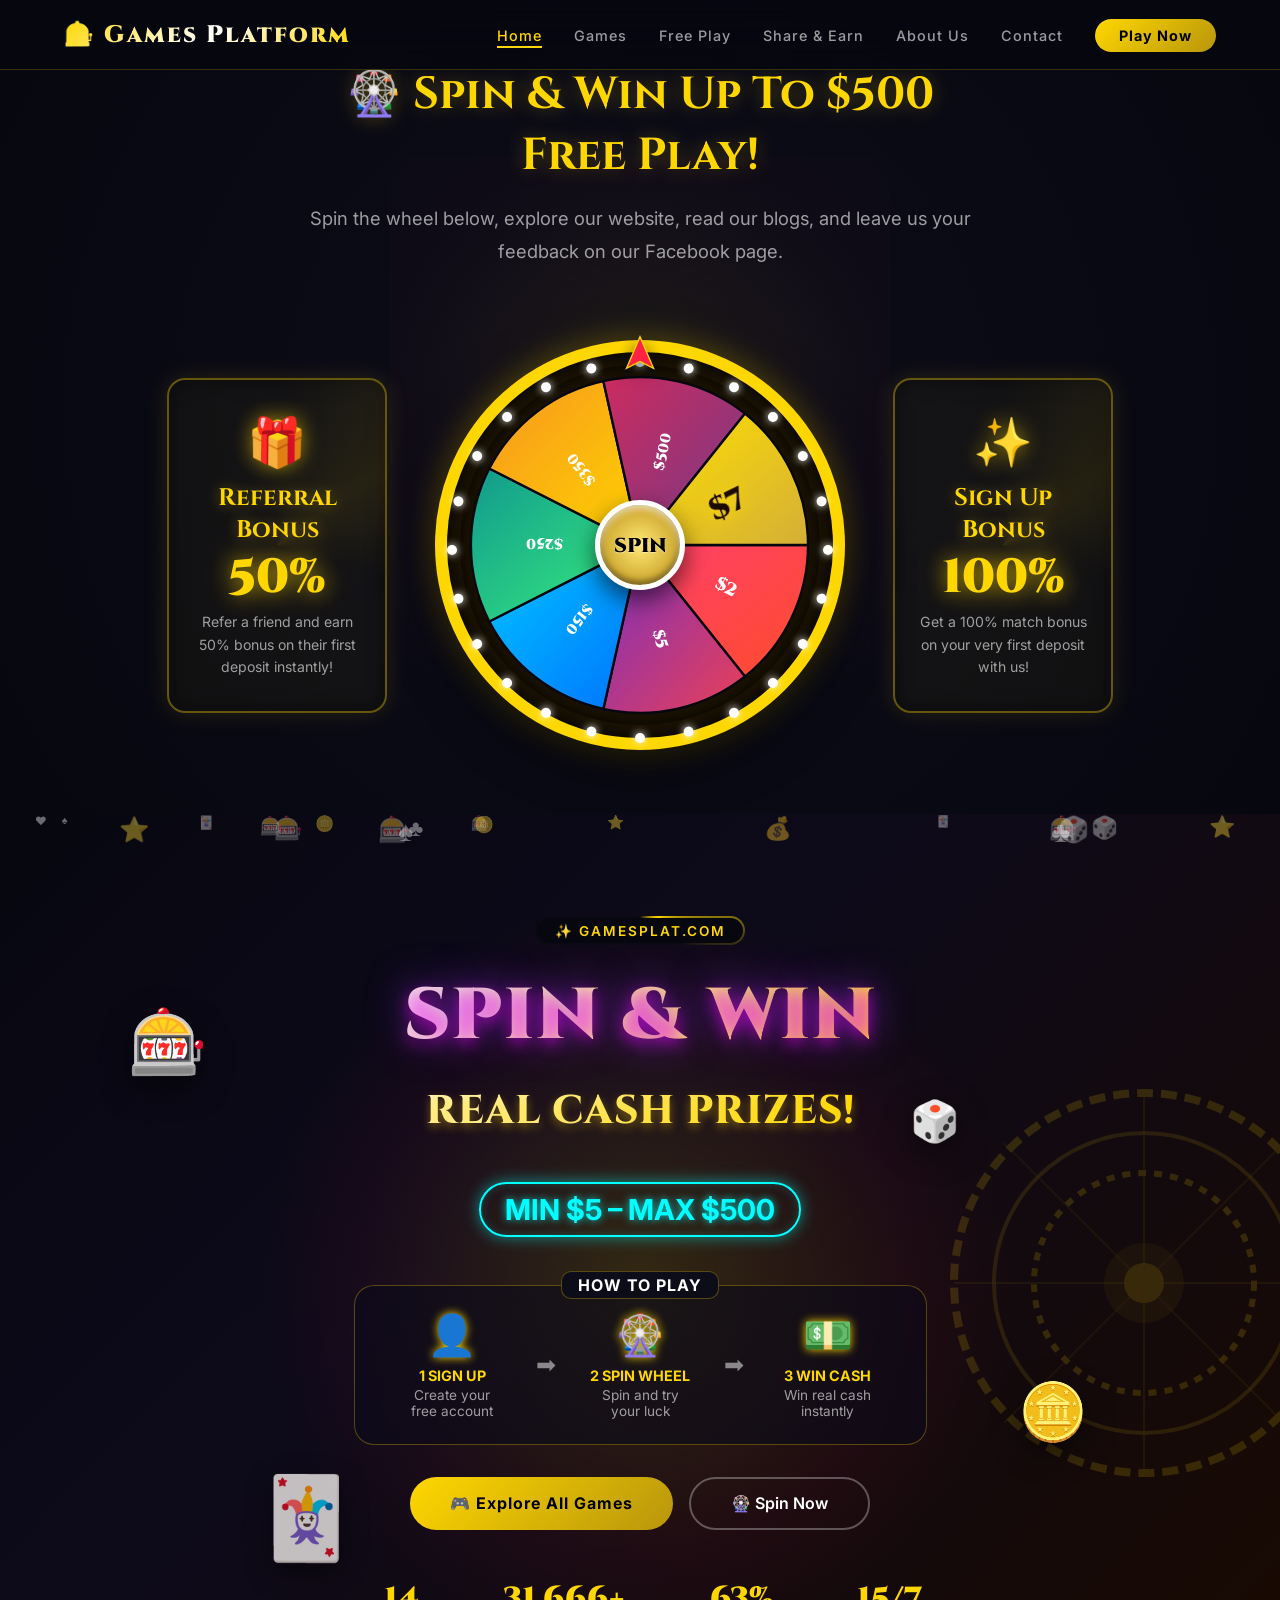
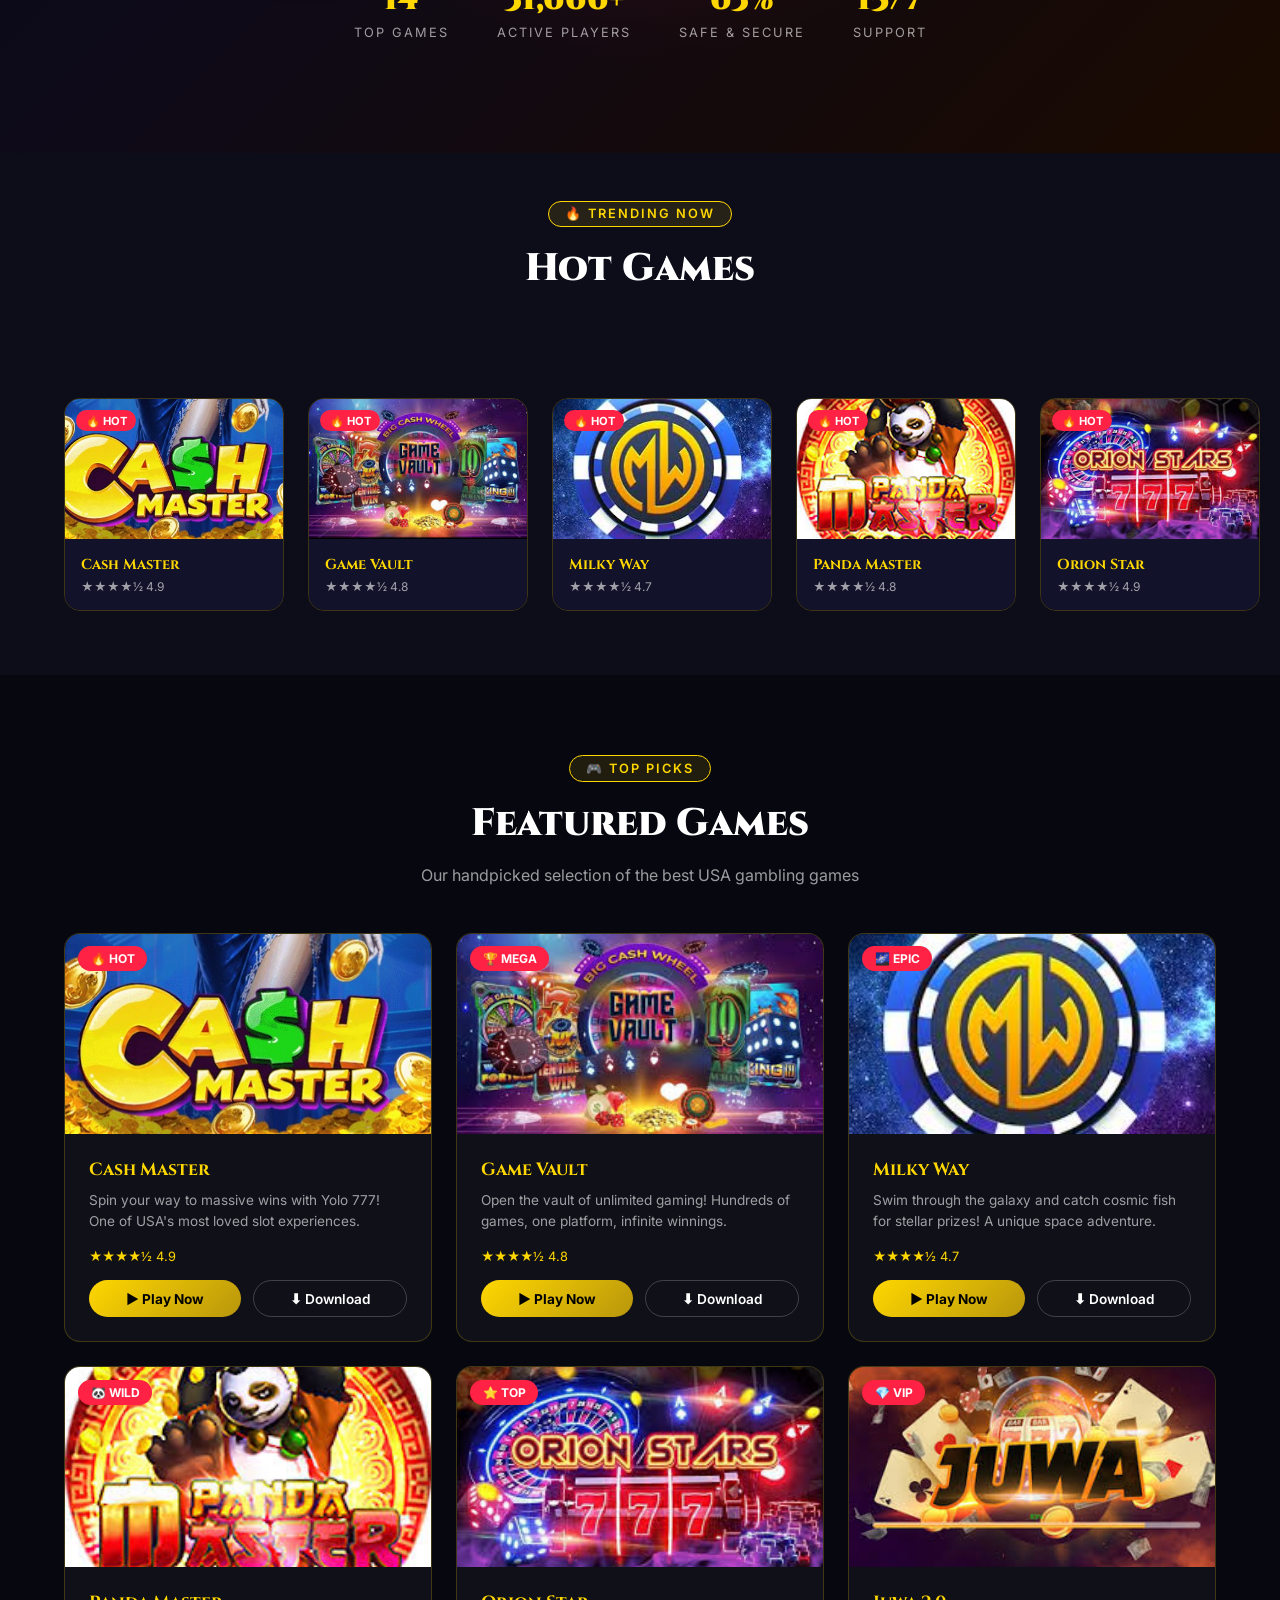
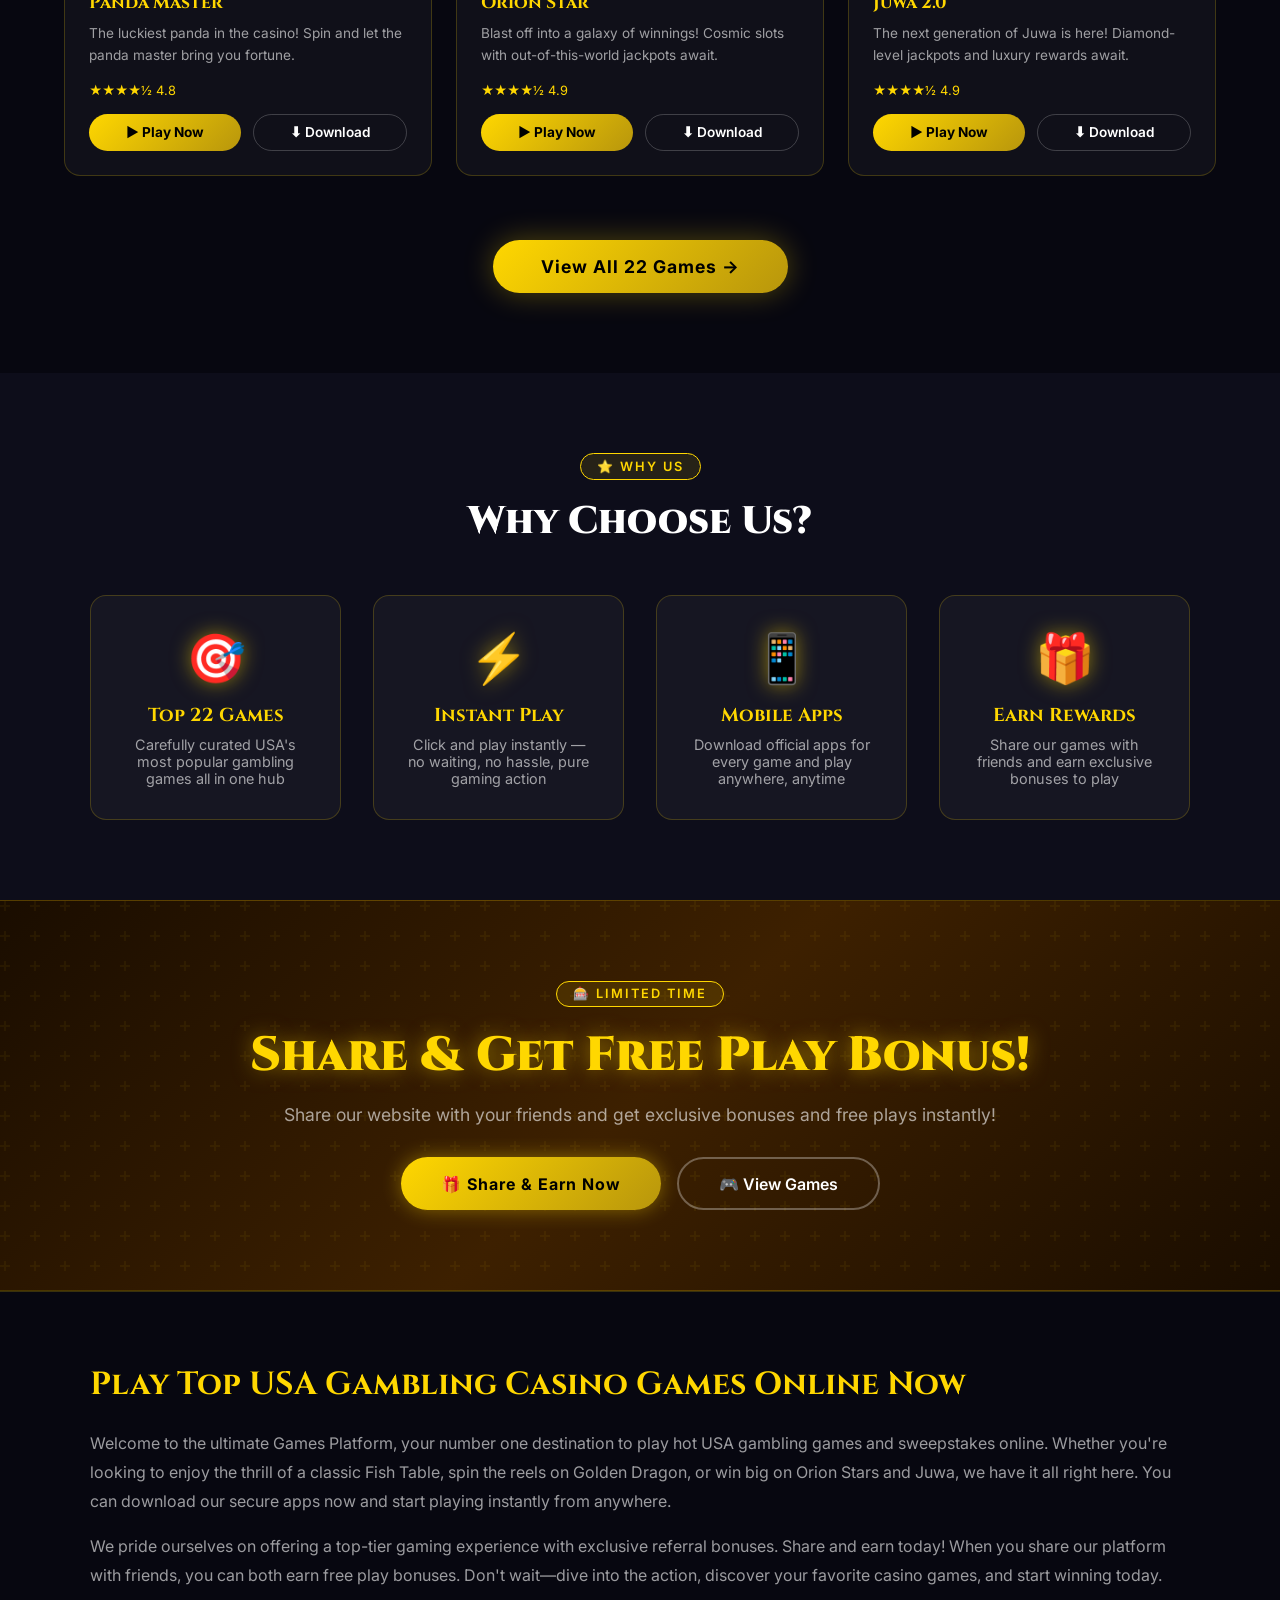
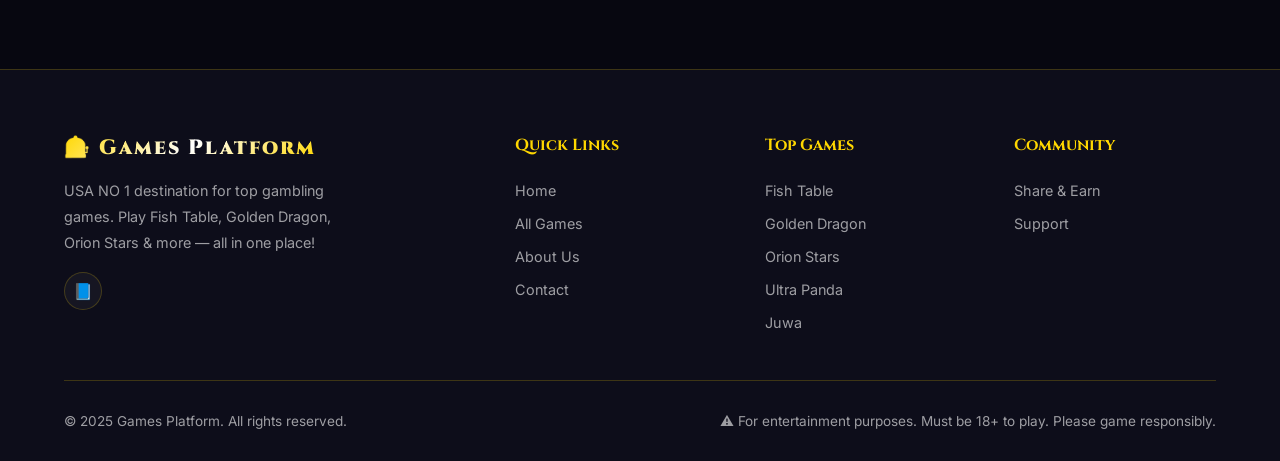
==== commit b5aebefc: "Update index.html" ====
--- a/index.html
+++ b/index.html
@@ -865,7 +865,7 @@
               <text x="230" y="155" font-size="12" transform="rotate(231.43, 150, 150)">$350</text>
               <text x="230" y="155" font-size="12" transform="rotate(282.86, 150, 150)">$500</text>
               <text x="230" y="159" font-size="26" fill="#1a0a00" filter="drop-shadow(0 0 6px rgba(255,220,0,0.9))"
-                transform="rotate(334.29, 150, 150)">?</text>
+                transform="rotate(334.29, 150, 150)">$7</text>
             </g>
           </svg>
           <button class="spin-btn" id="homeSpinBtn">SPIN</button>
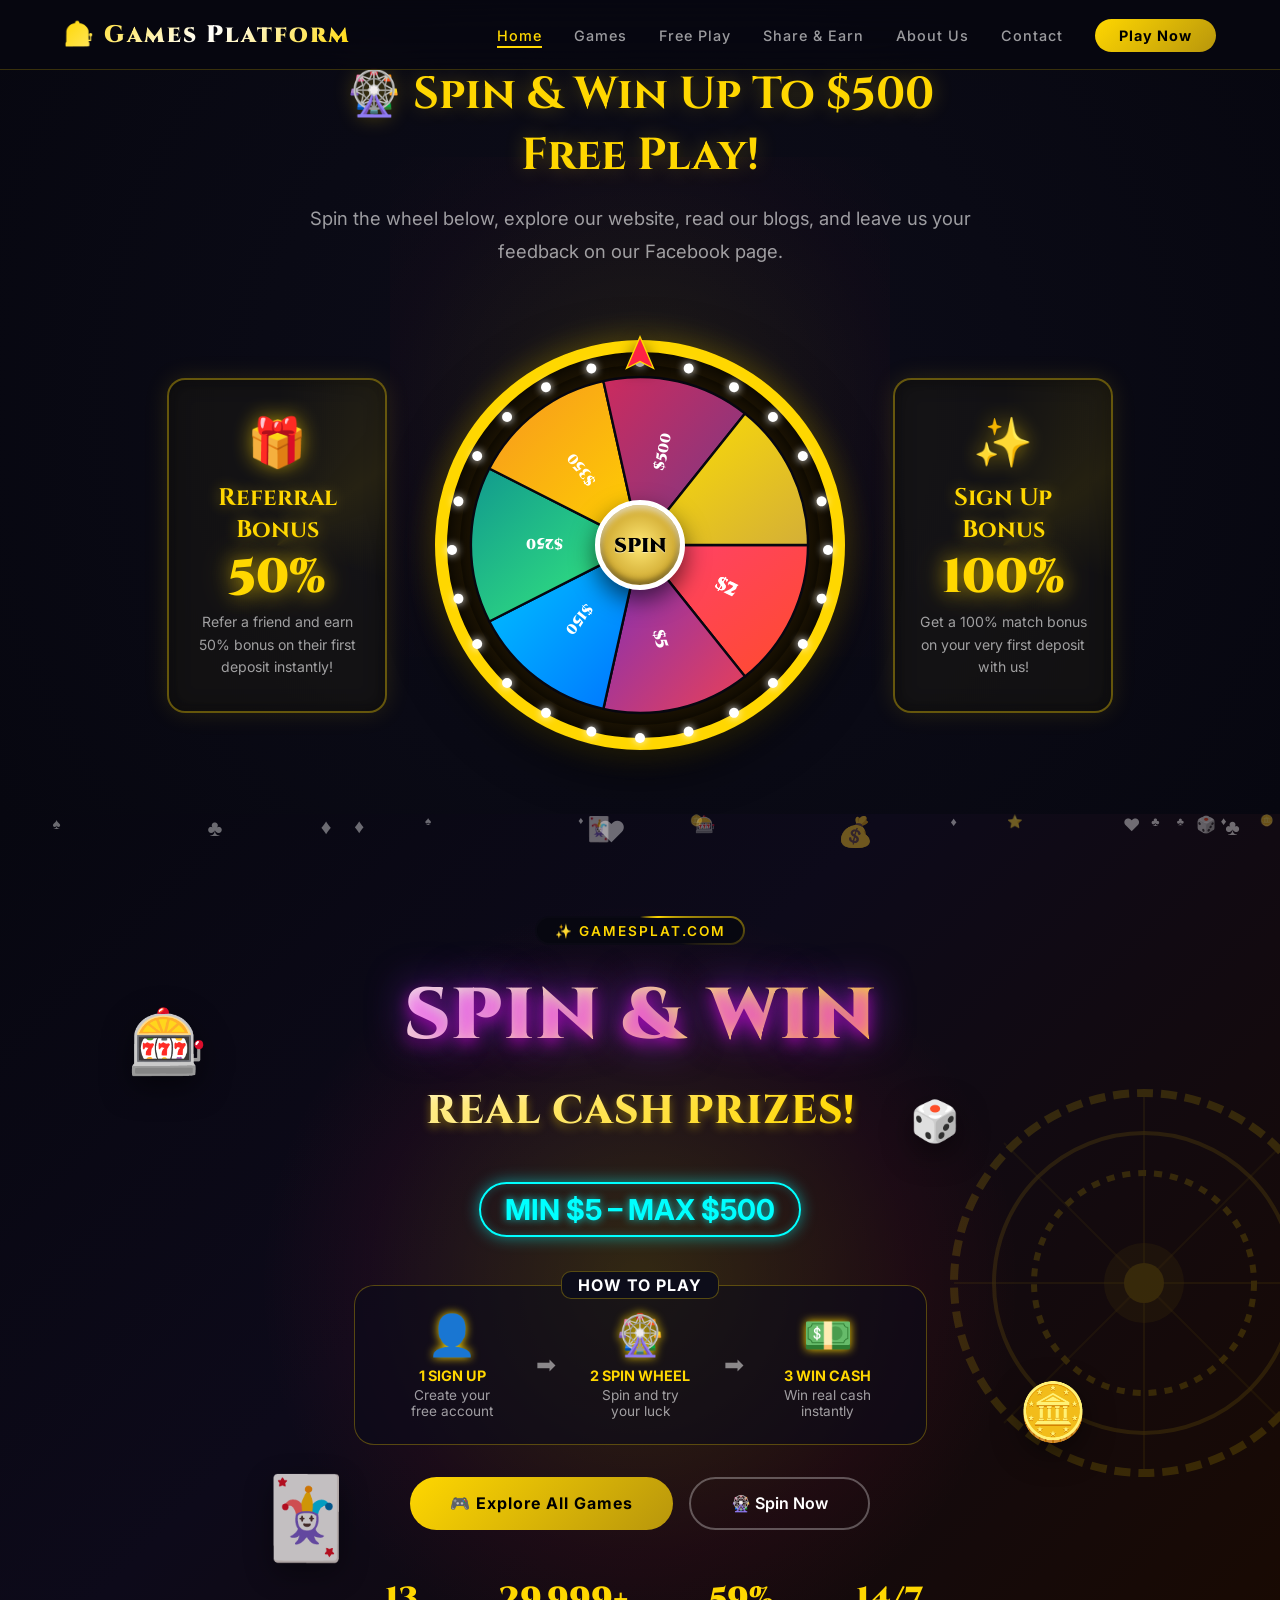
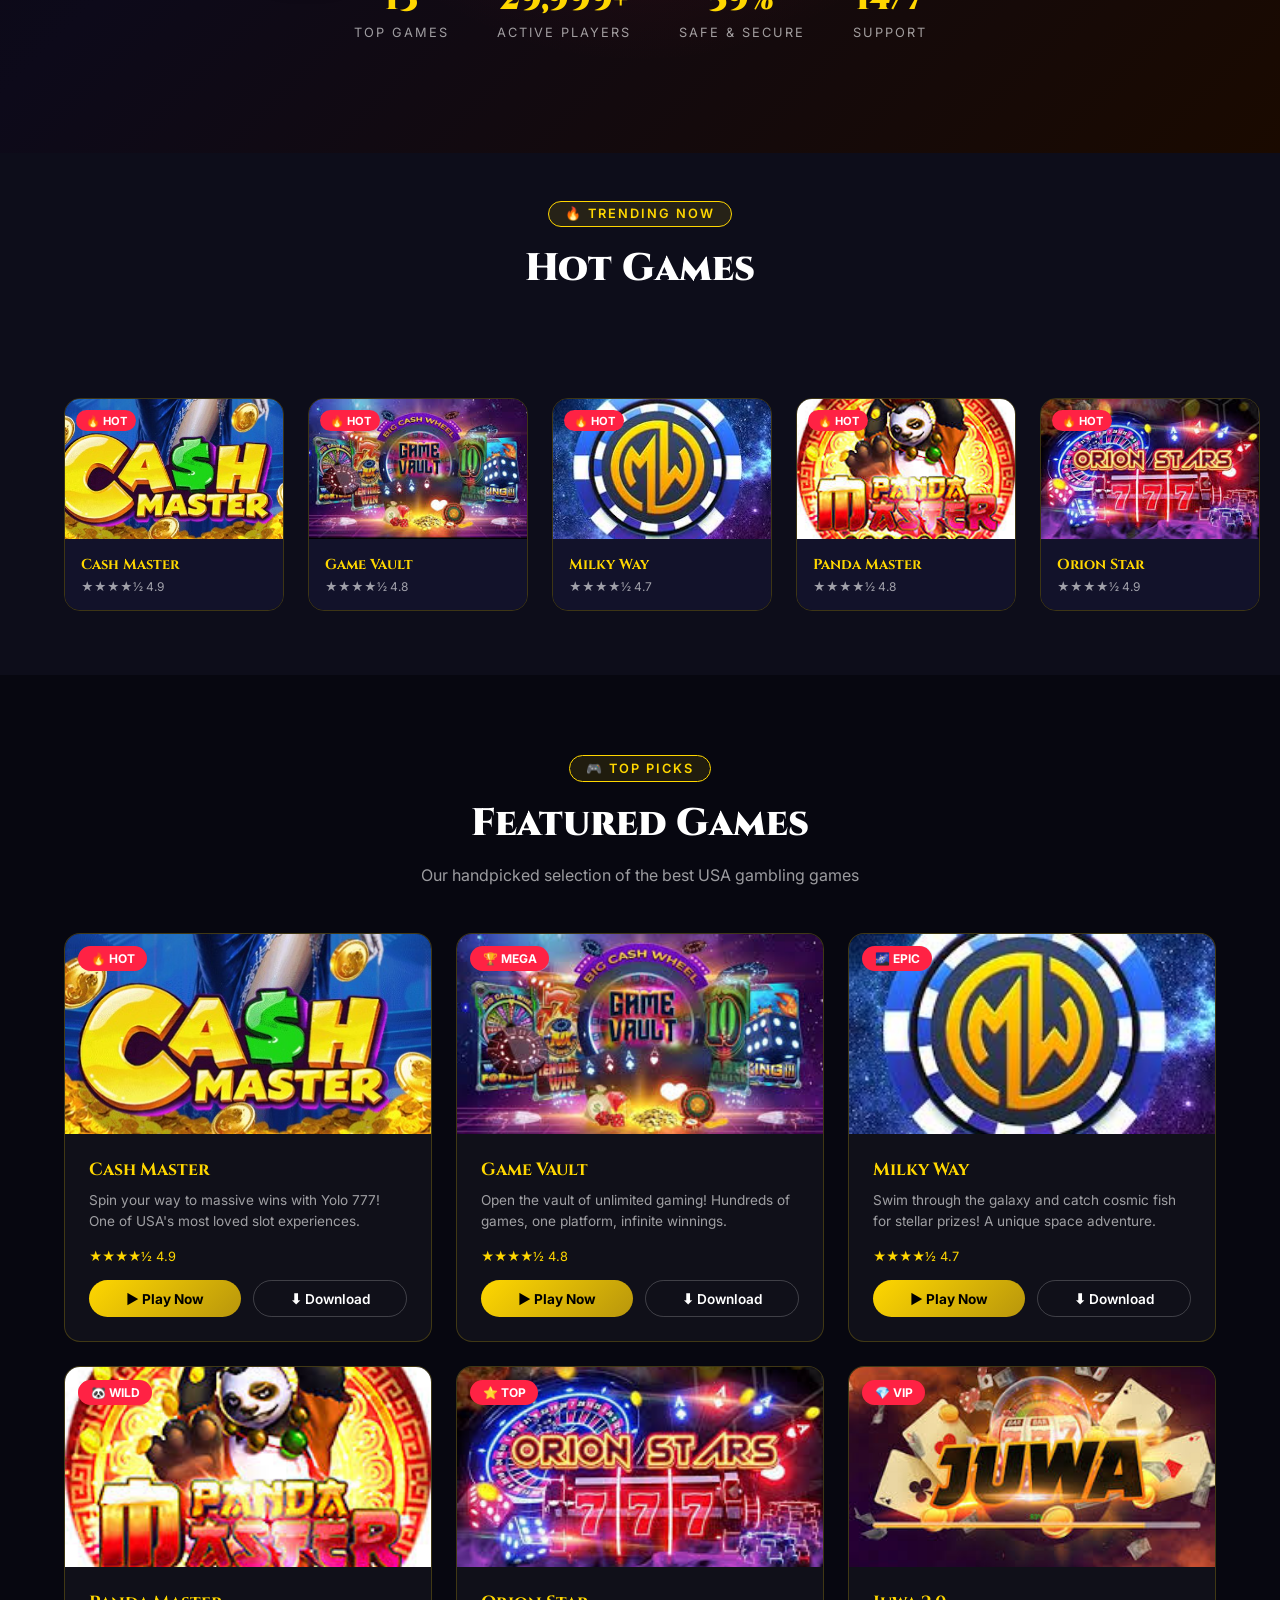
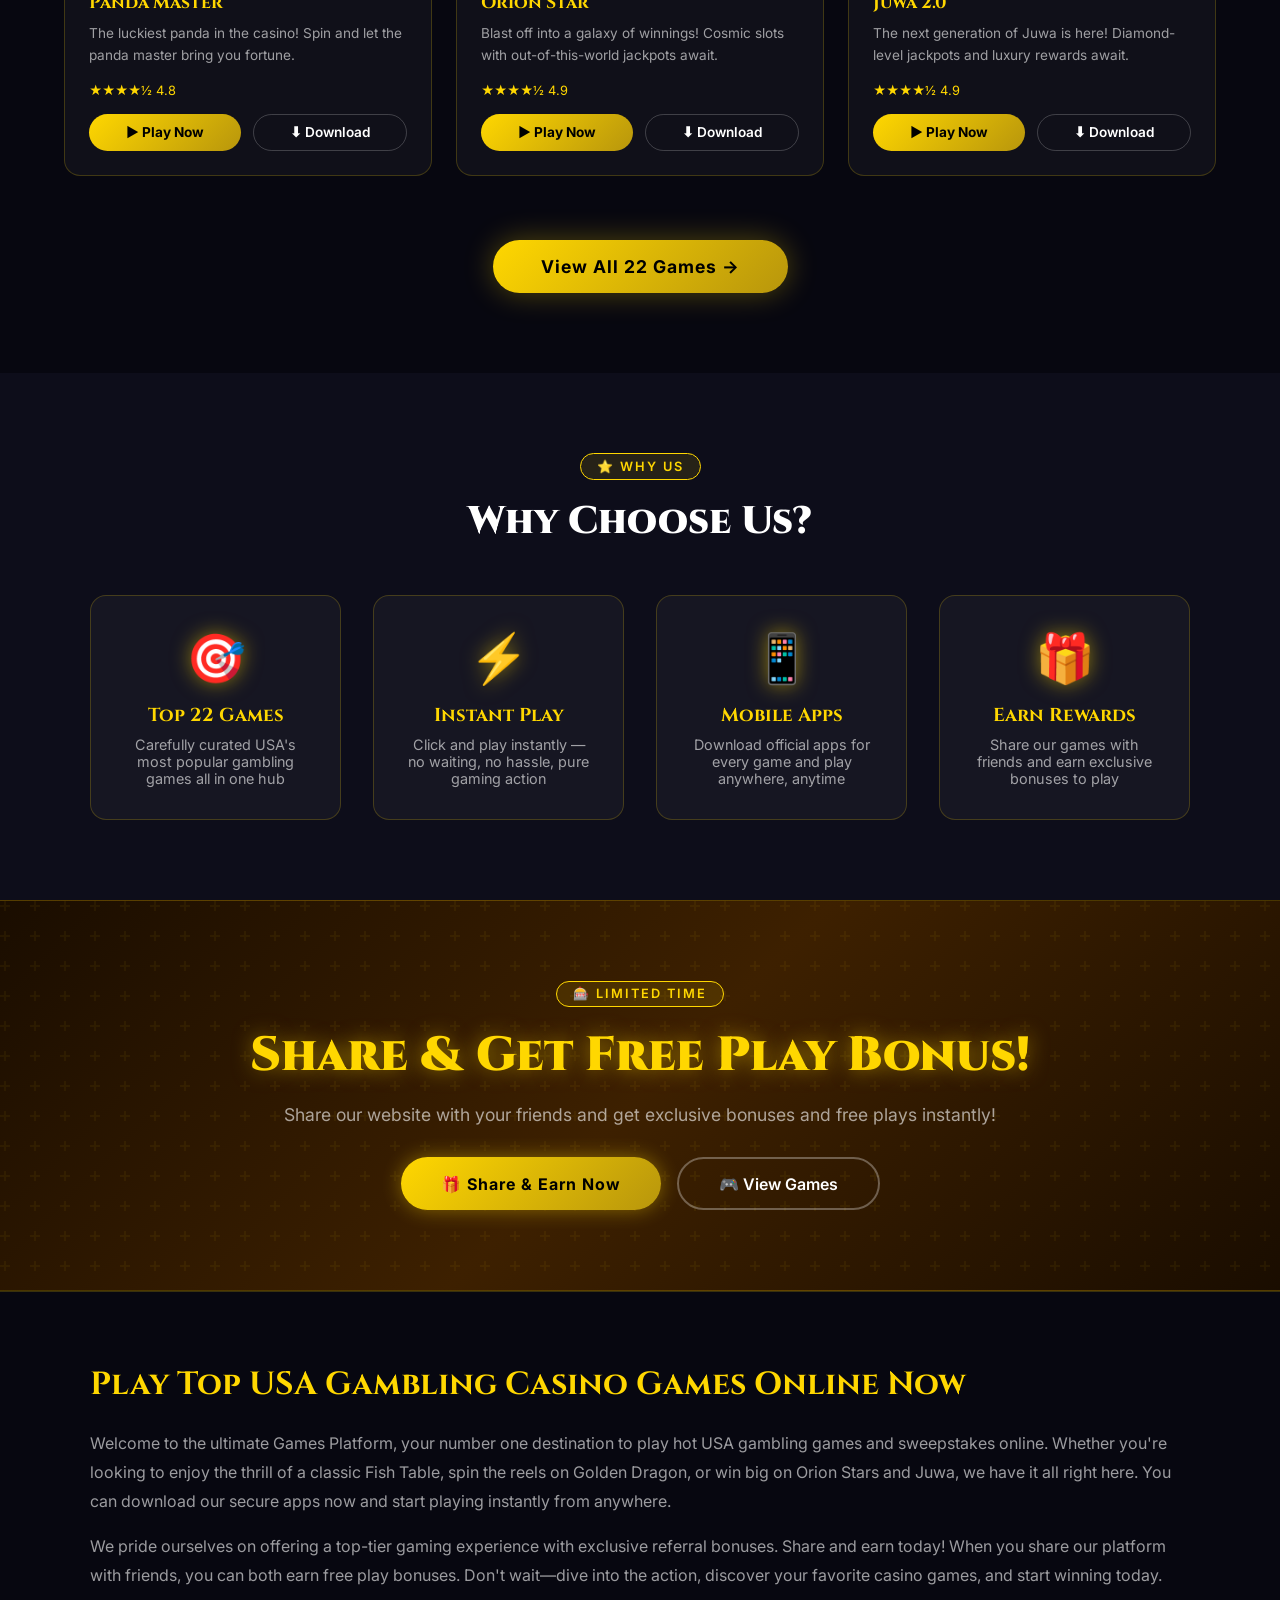
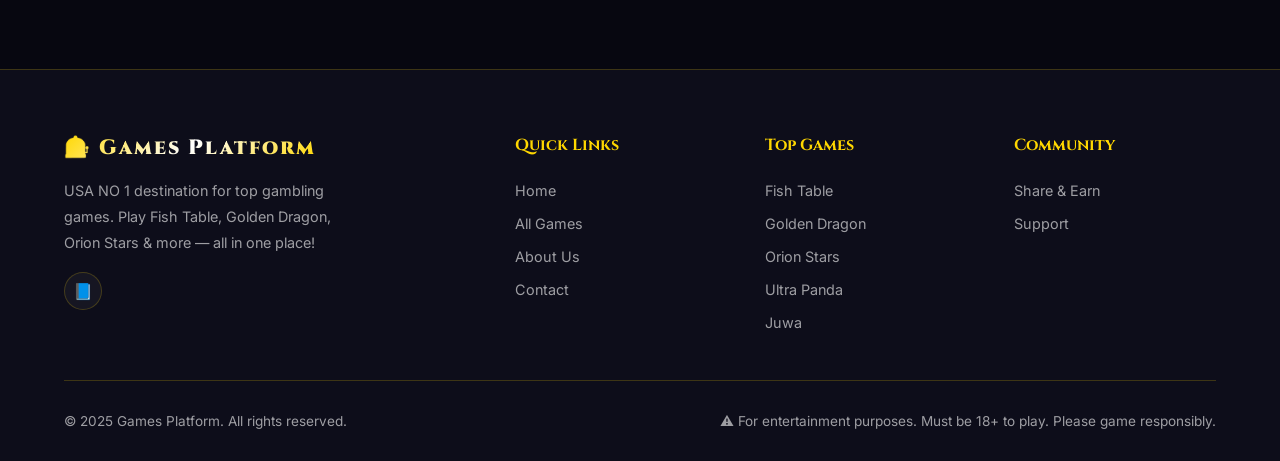
==== commit 15760485: "Update index.html" ====
--- a/index.html
+++ b/index.html
@@ -864,8 +864,7 @@
               <text x="230" y="155" font-size="12" transform="rotate(180, 150, 150)">$250</text>
               <text x="230" y="155" font-size="12" transform="rotate(231.43, 150, 150)">$350</text>
               <text x="230" y="155" font-size="12" transform="rotate(282.86, 150, 150)">$500</text>
-              <text x="230" y="159" font-size="26" fill="#1a0a00" filter="drop-shadow(0 0 6px rgba(255,220,0,0.9))"
-                transform="rotate(334.29, 150, 150)">$7</text>
+              <text x="230" y="155" font-size="15" transform="rotate(25.71, 150, 150)">$7</text>
             </g>
           </svg>
           <button class="spin-btn" id="homeSpinBtn">SPIN</button>
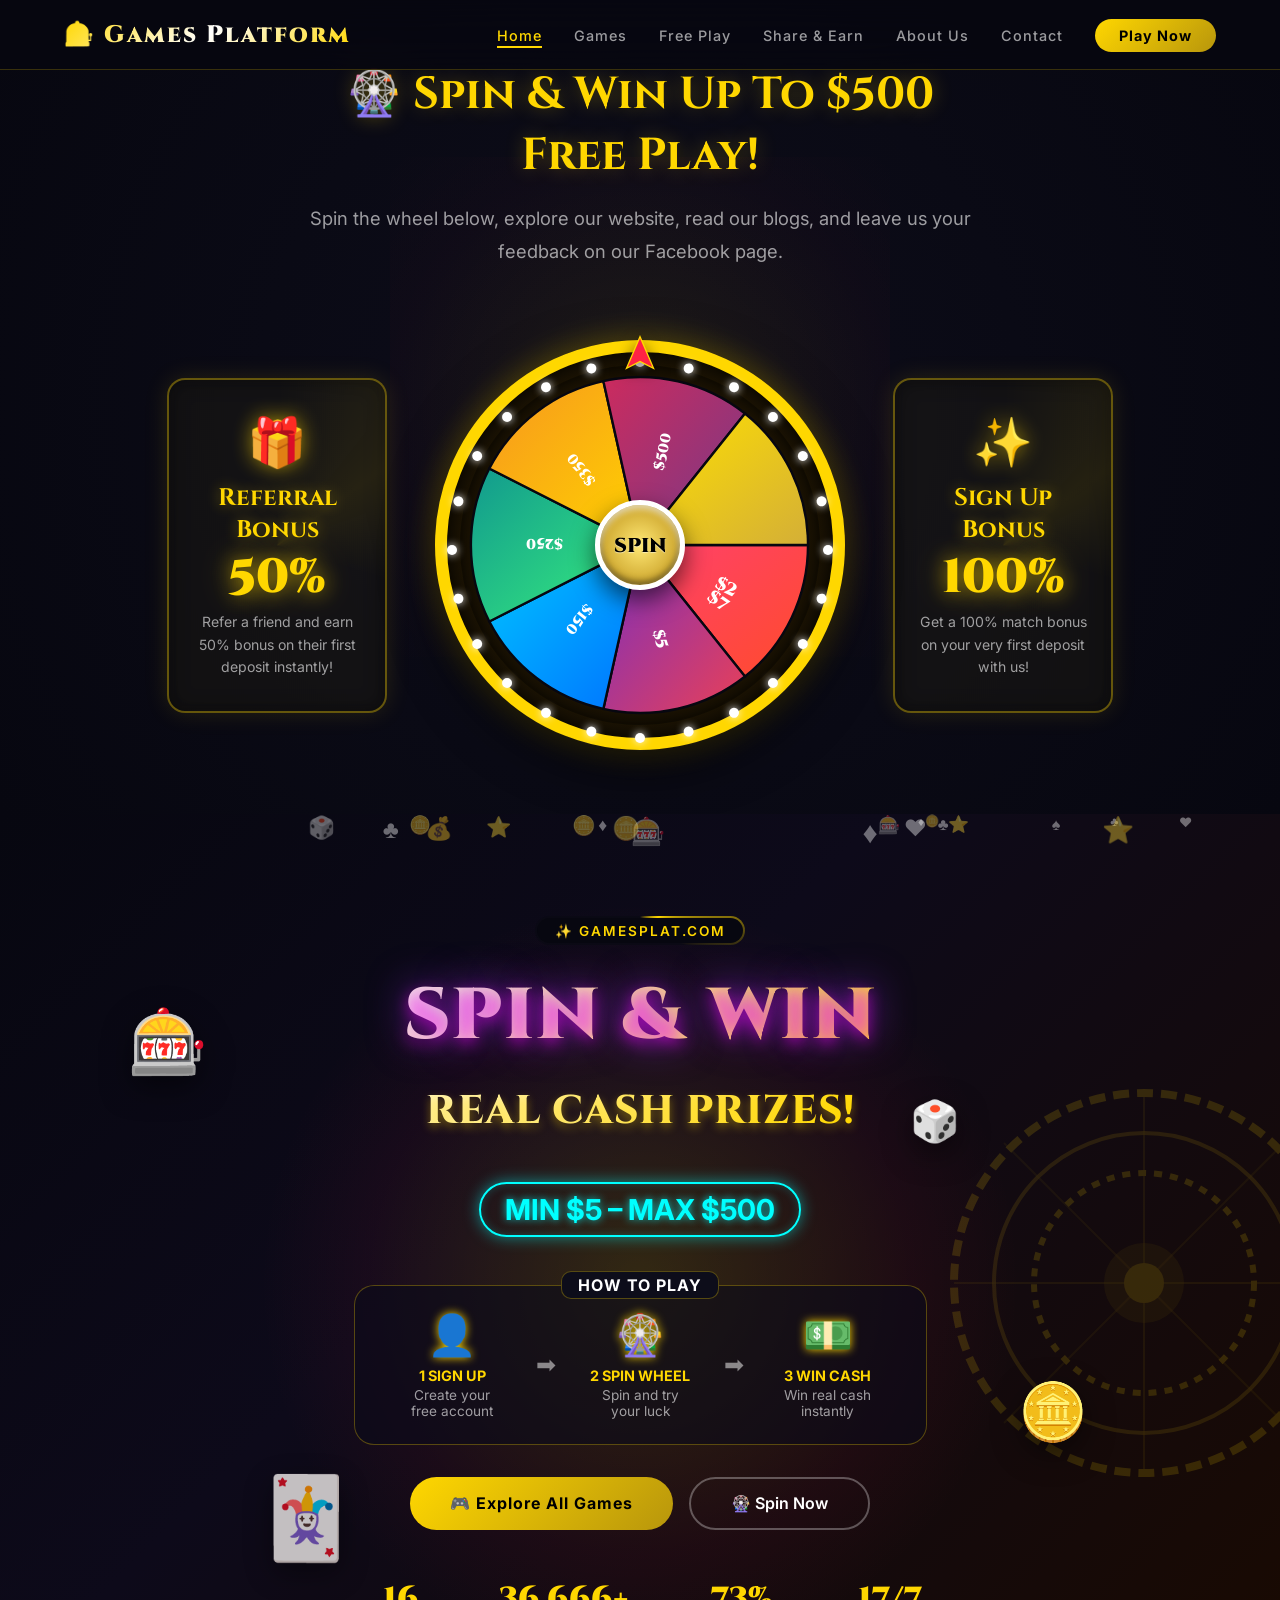
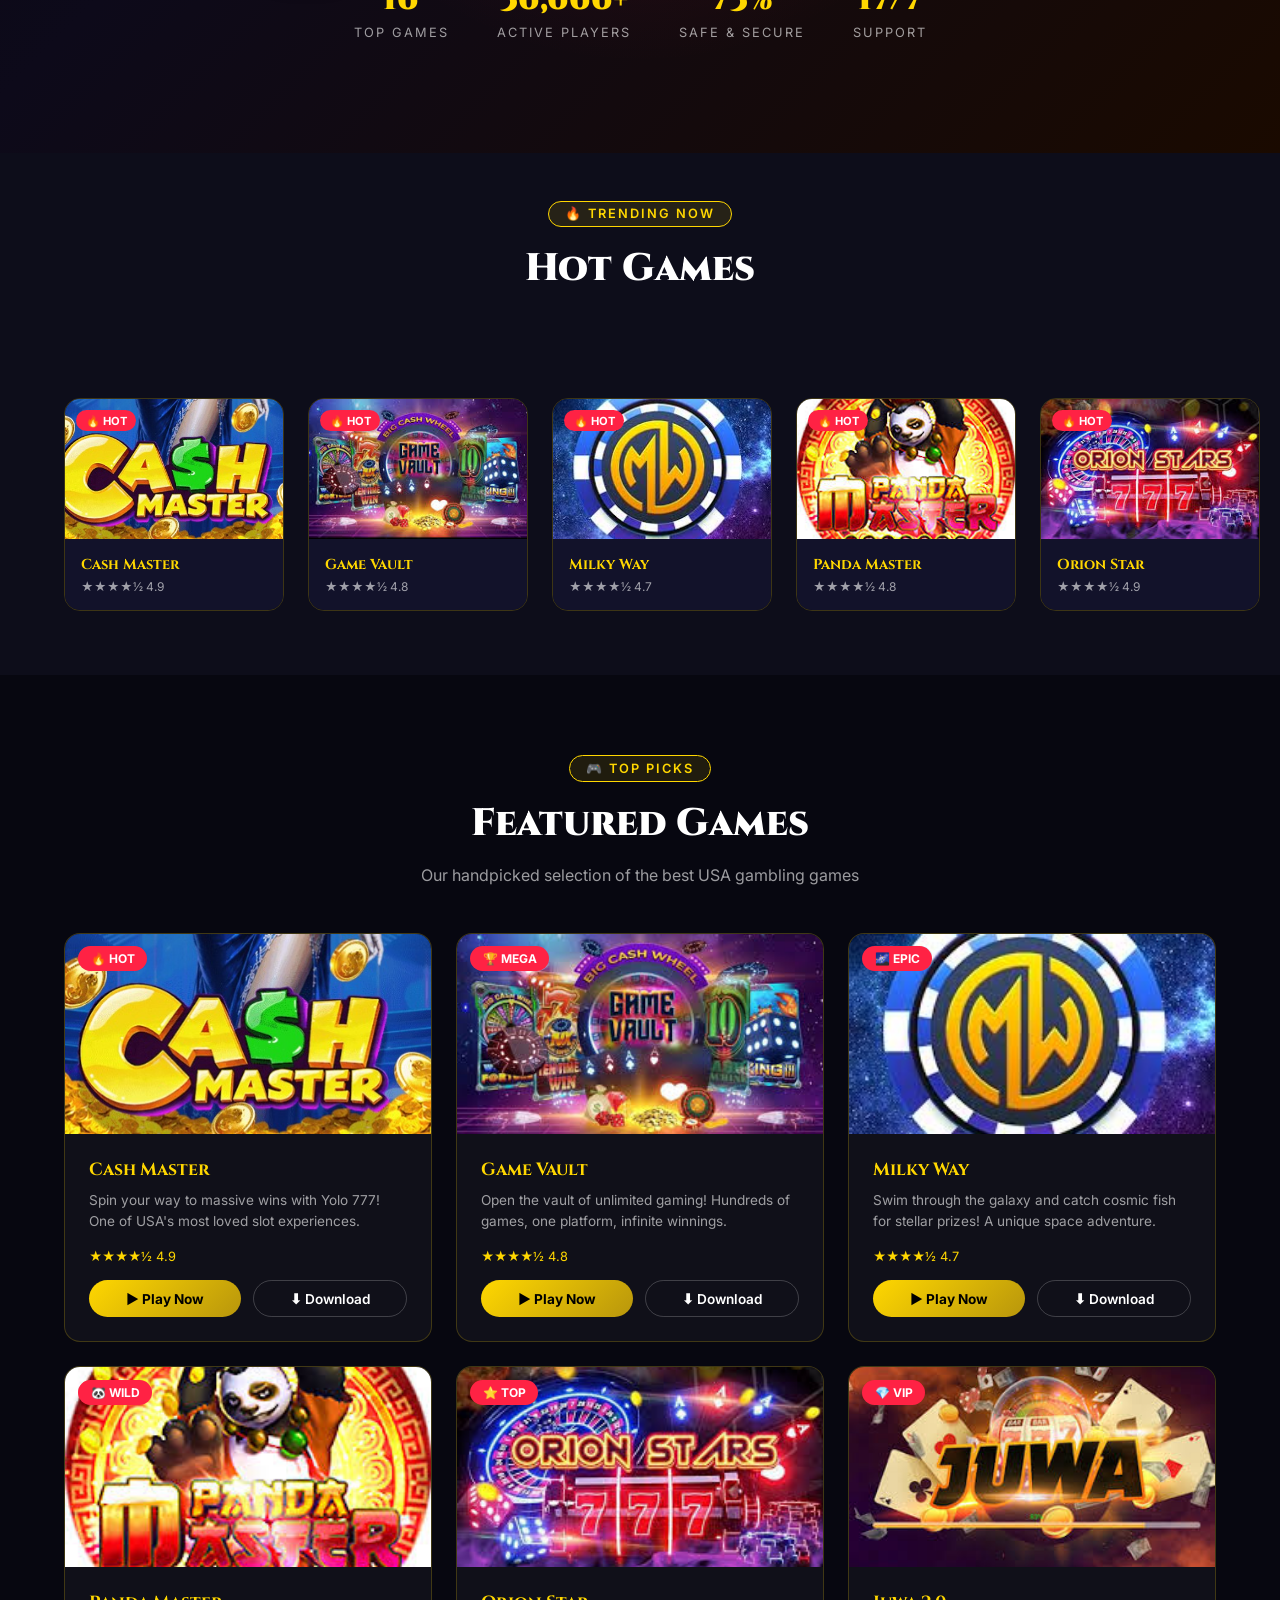
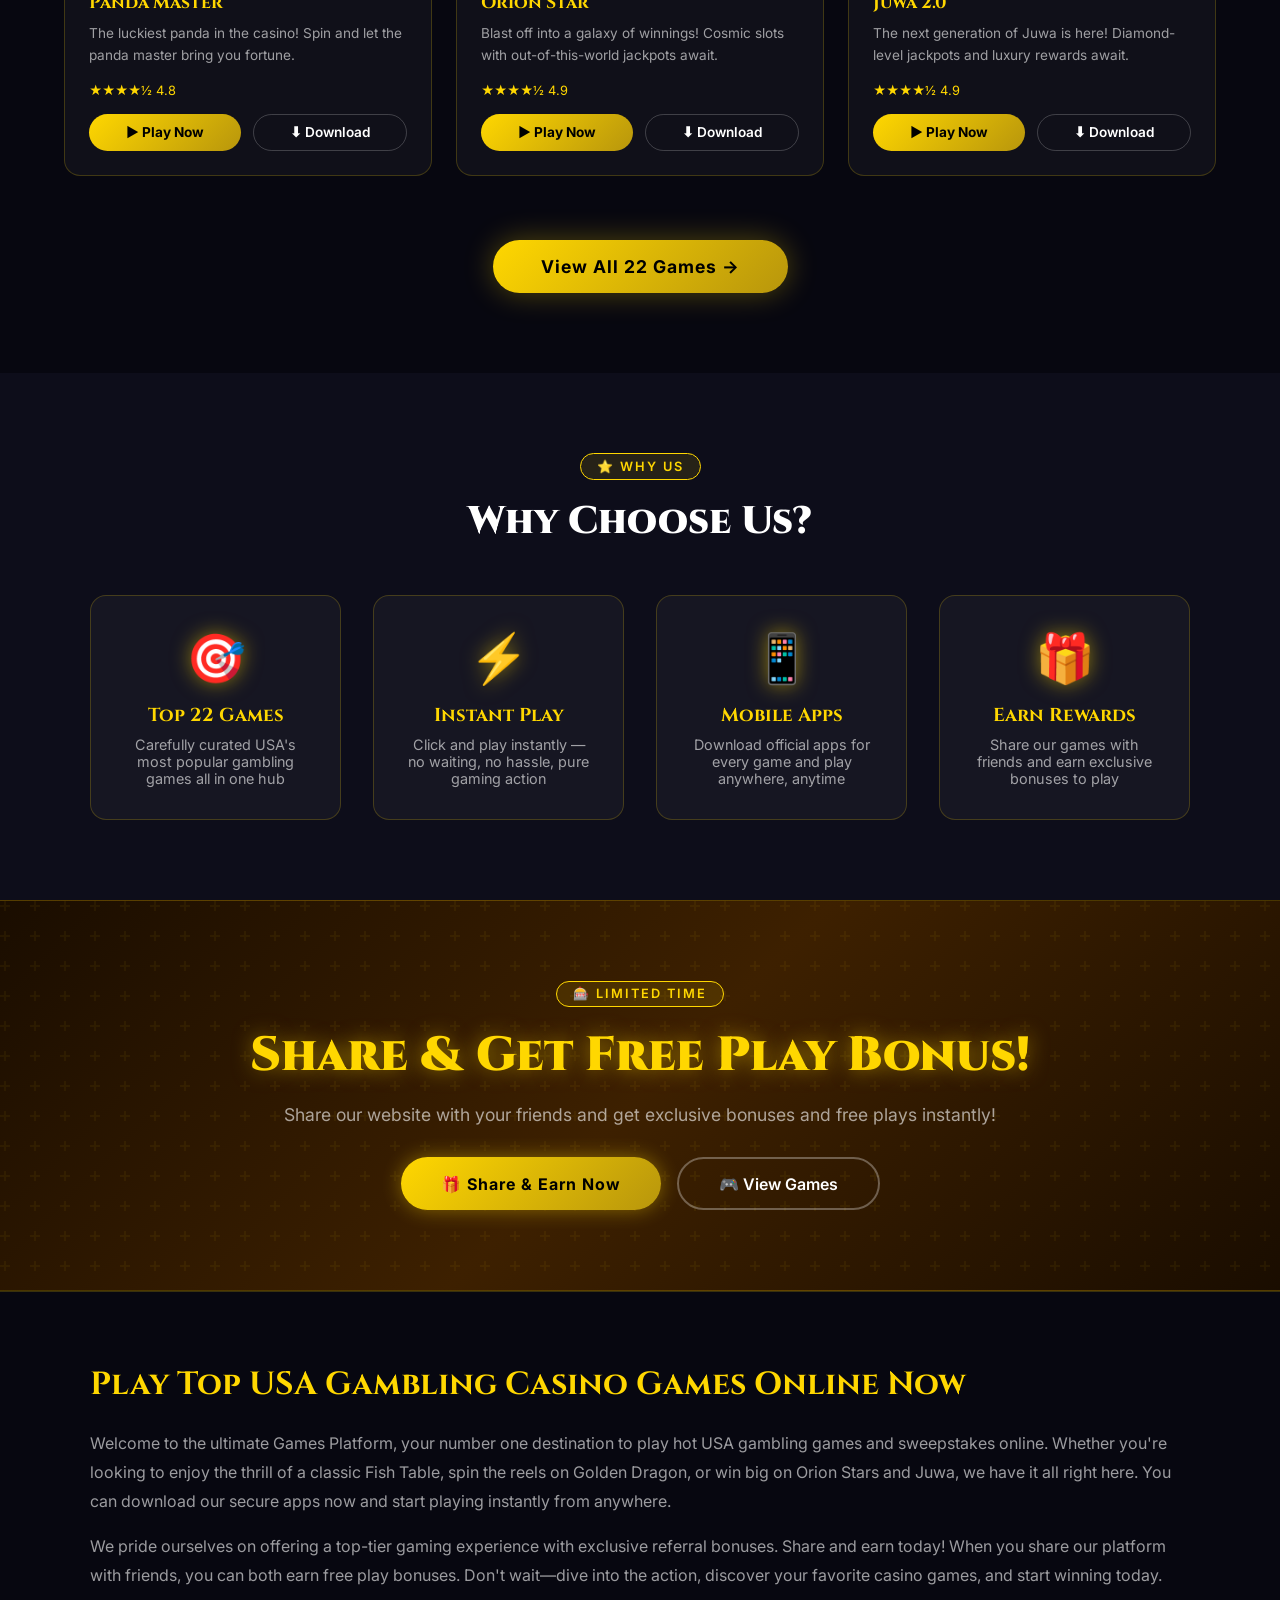
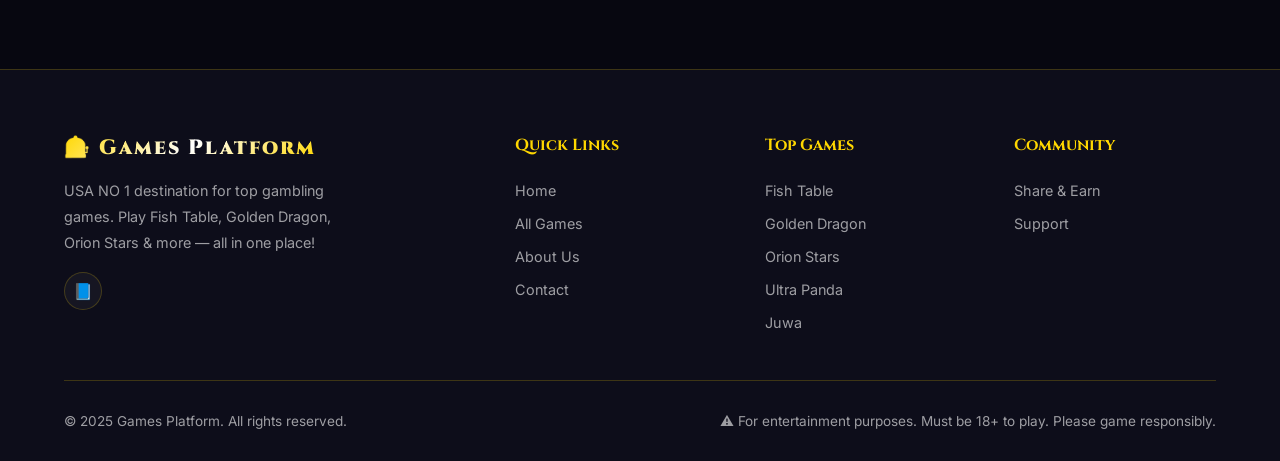
==== commit 314ca066: "Update index.html" ====
--- a/index.html
+++ b/index.html
@@ -864,7 +864,7 @@
               <text x="230" y="155" font-size="12" transform="rotate(180, 150, 150)">$250</text>
               <text x="230" y="155" font-size="12" transform="rotate(231.43, 150, 150)">$350</text>
               <text x="230" y="155" font-size="12" transform="rotate(282.86, 150, 150)">$500</text>
-              <text x="230" y="155" font-size="15" transform="rotate(25.71, 150, 150)">$7</text>
+              <text x="230" y="155" font-size="15" transform="rotate(35.19, 150, 150)">$7</text>
             </g>
           </svg>
           <button class="spin-btn" id="homeSpinBtn">SPIN</button>
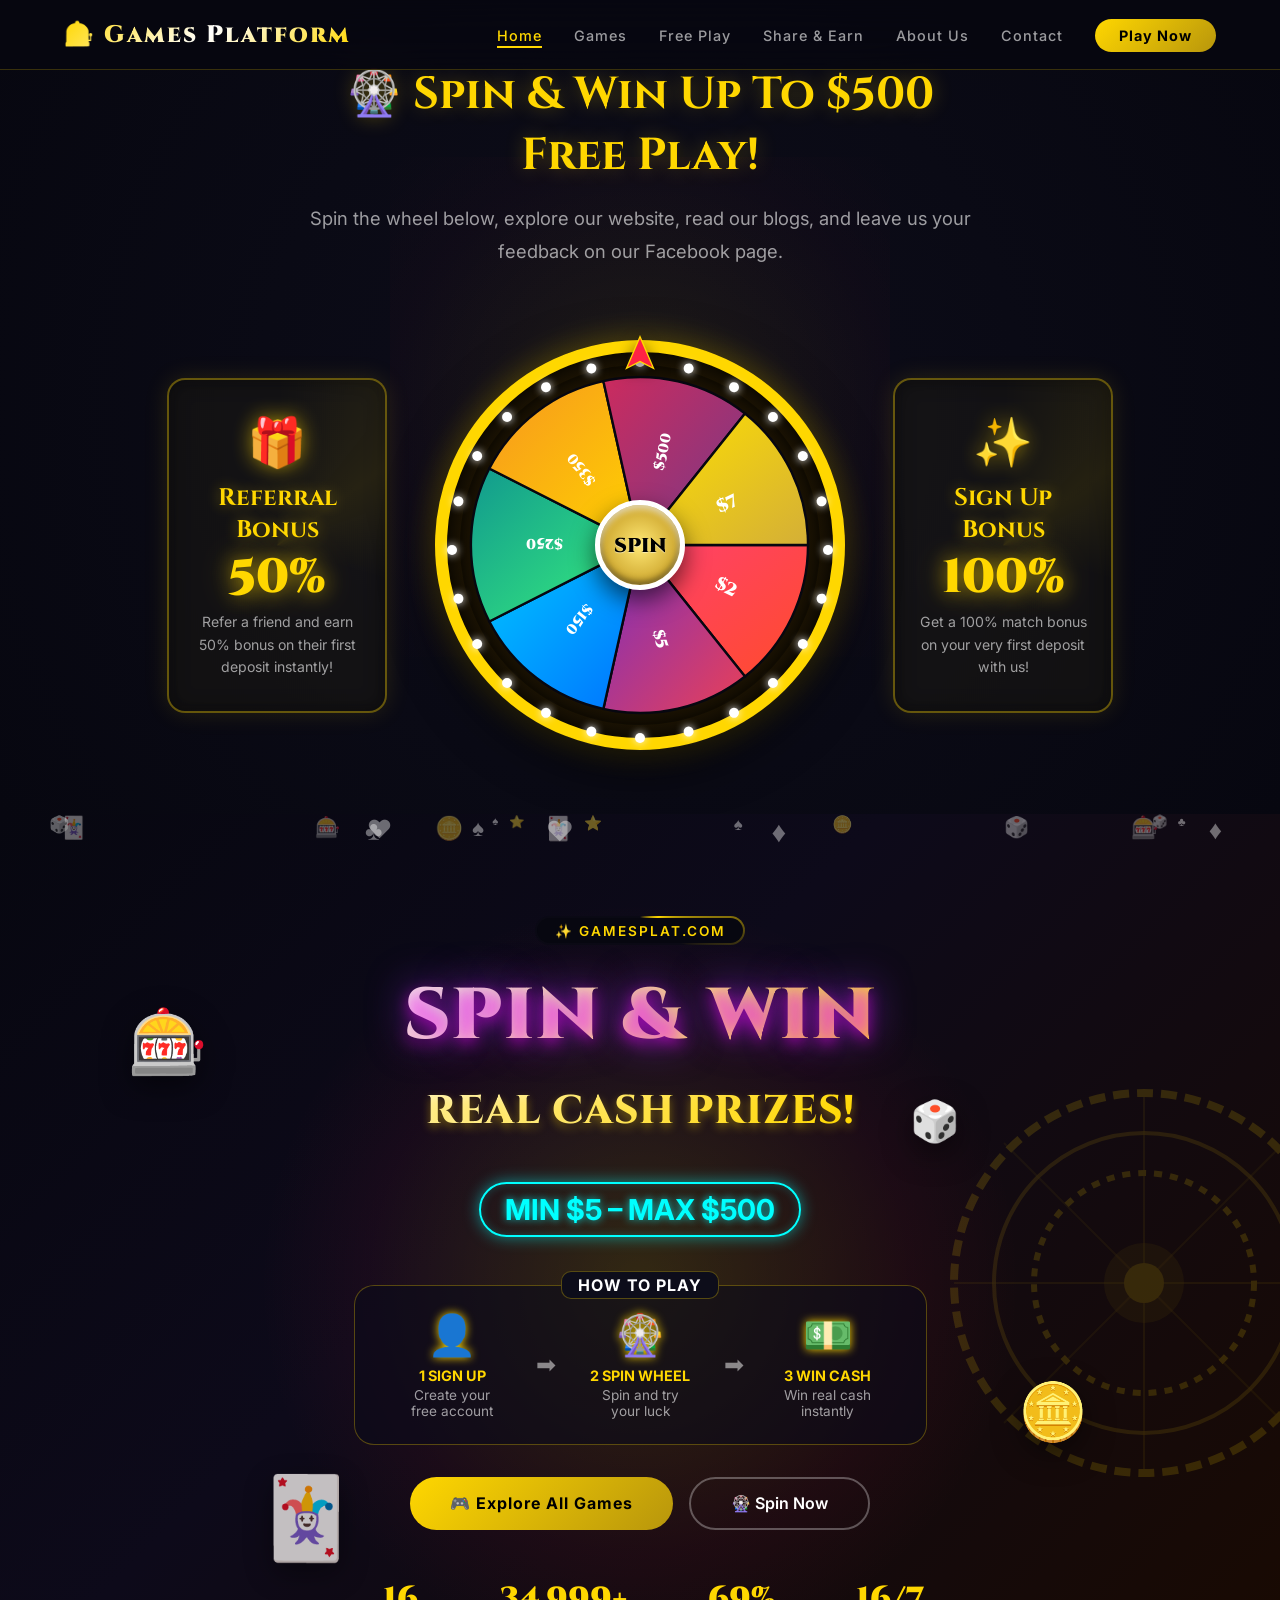
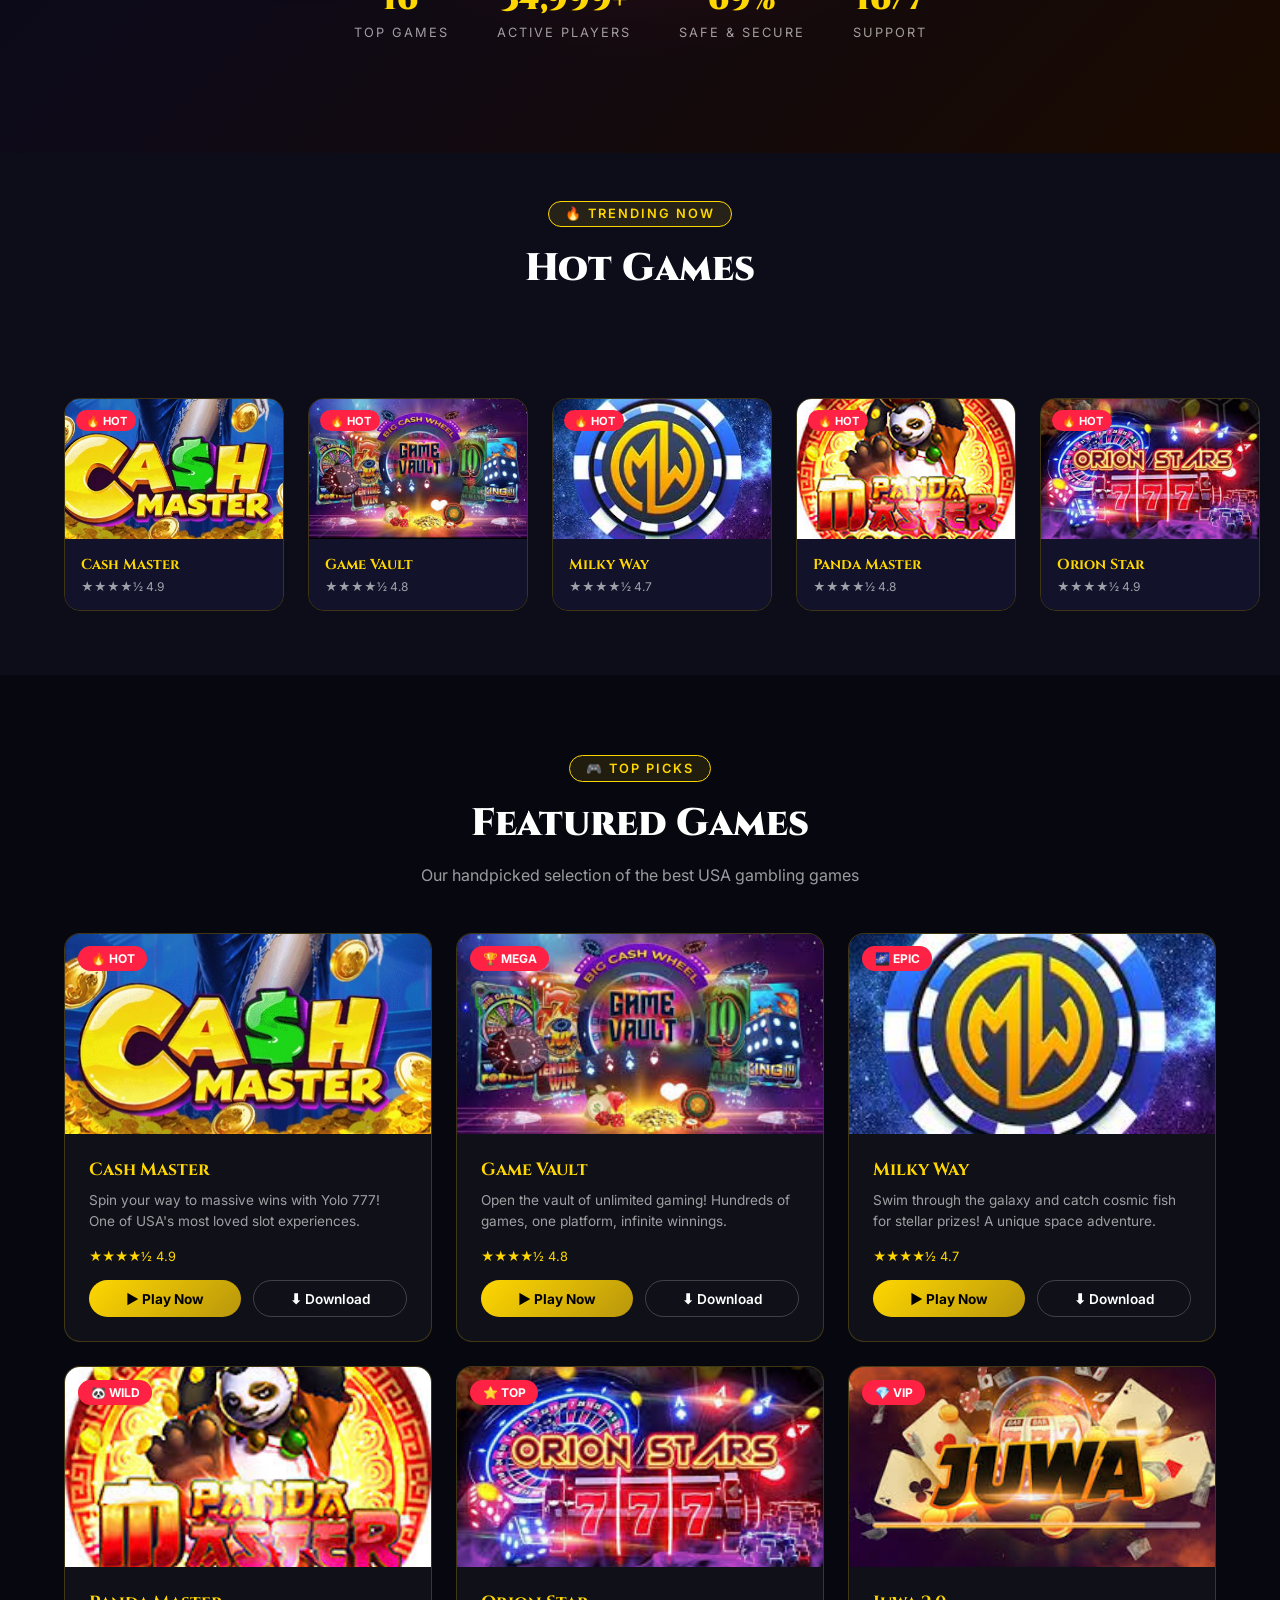
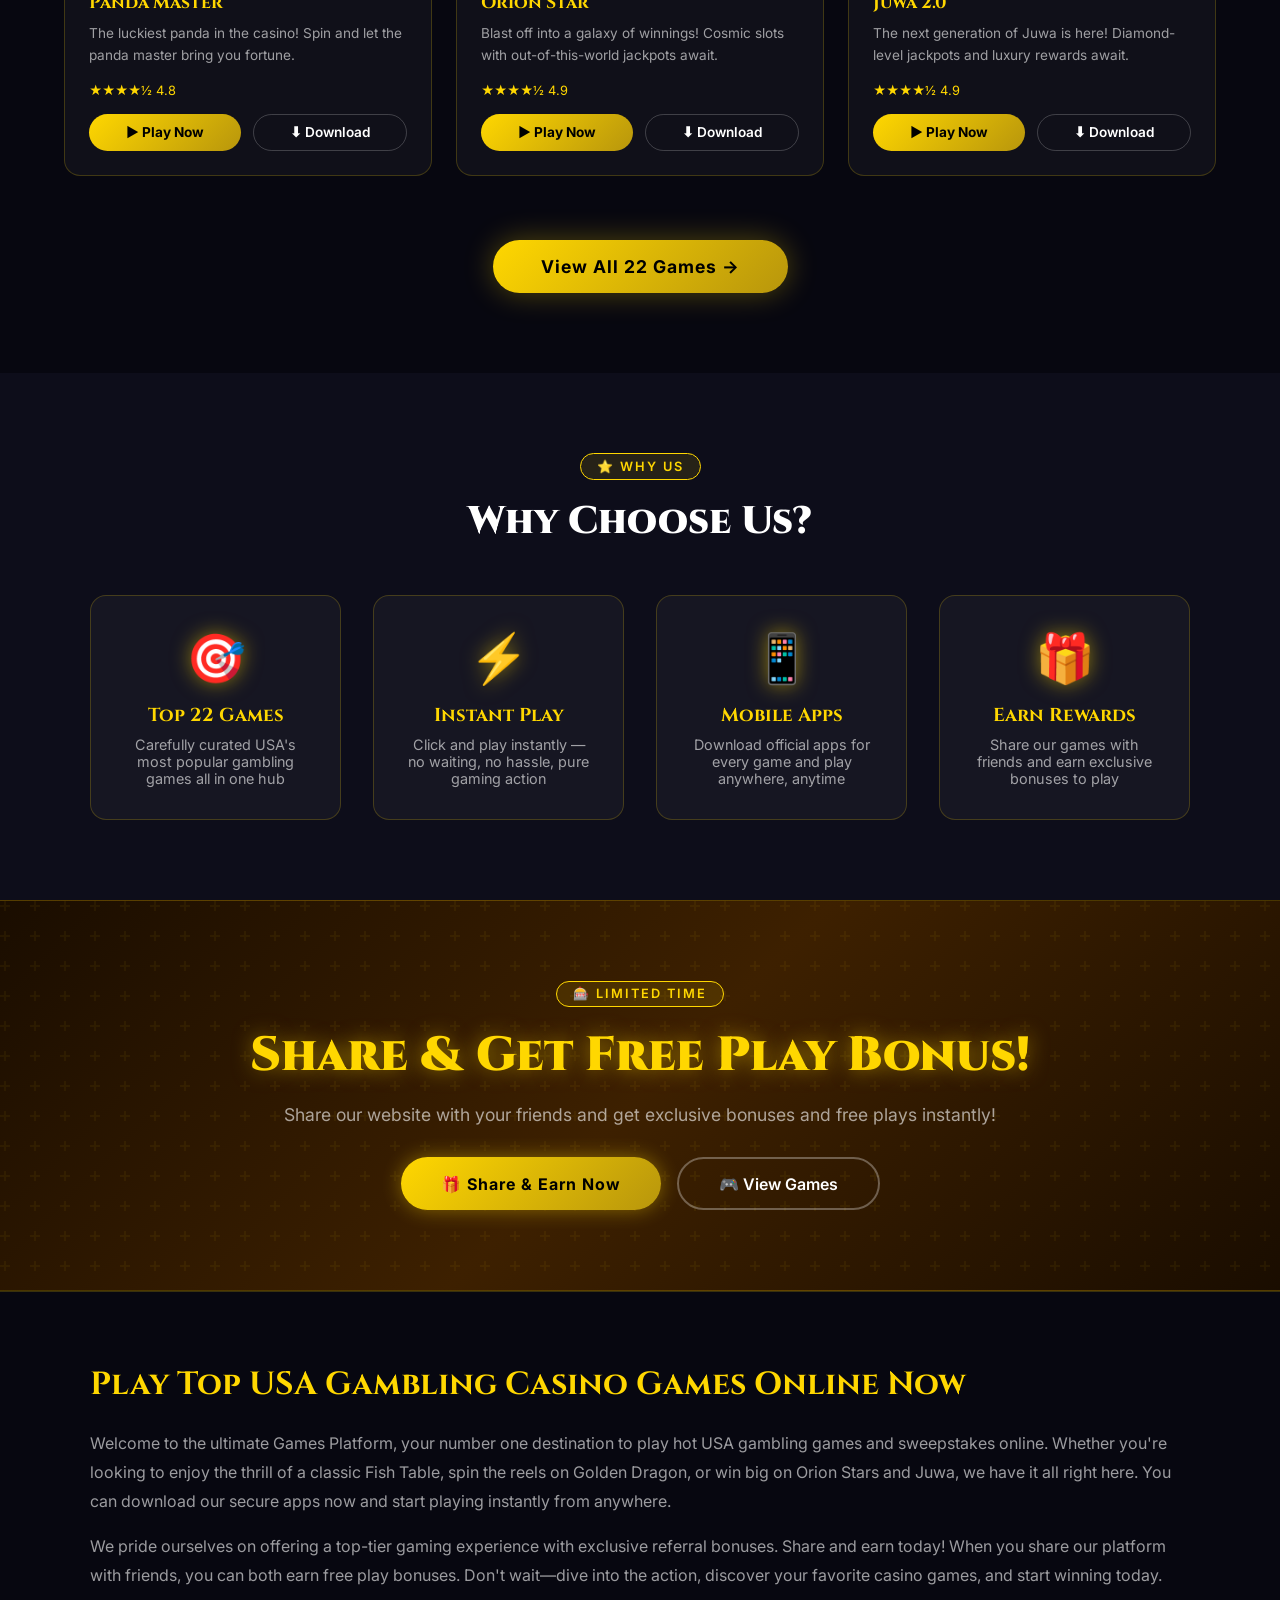
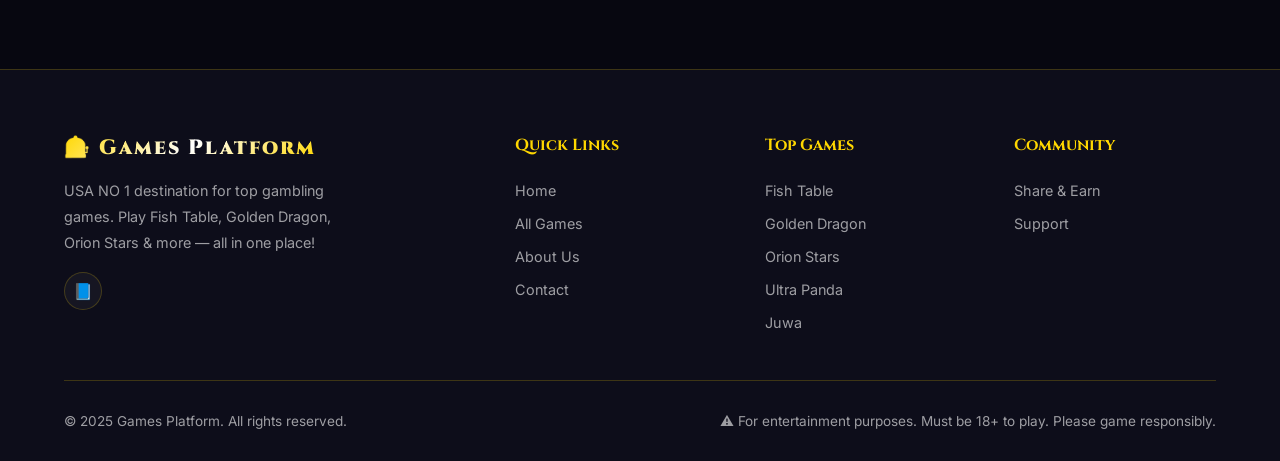
==== commit d8338808: "Update index.html" ====
--- a/index.html
+++ b/index.html
@@ -864,7 +864,7 @@
               <text x="230" y="155" font-size="12" transform="rotate(180, 150, 150)">$250</text>
               <text x="230" y="155" font-size="12" transform="rotate(231.43, 150, 150)">$350</text>
               <text x="230" y="155" font-size="12" transform="rotate(282.86, 150, 150)">$500</text>
-              <text x="230" y="155" font-size="15" transform="rotate(35.19, 150, 150)">$7</text>
+                <text x="230" y="155" font-size="15" transform="rotate(334.29, 150, 150)">$7</text>
             </g>
           </svg>
           <button class="spin-btn" id="homeSpinBtn">SPIN</button>
